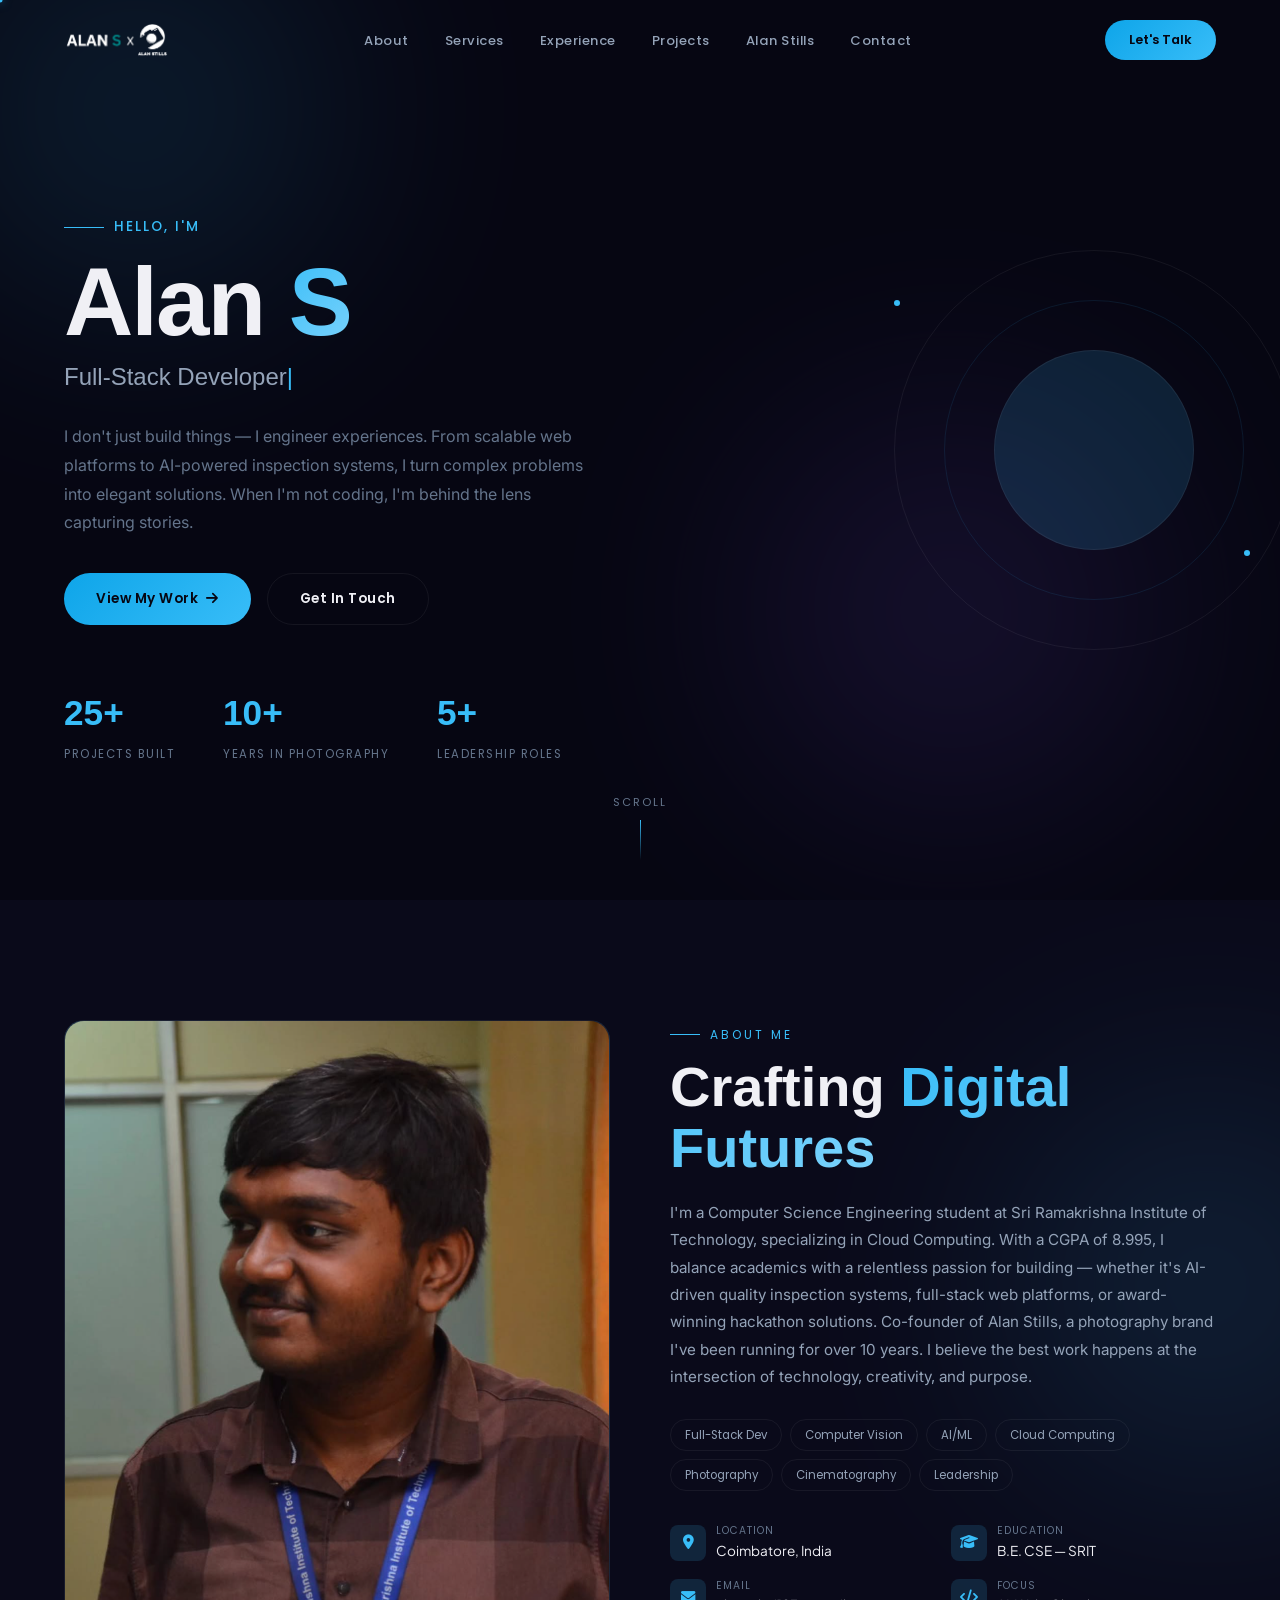
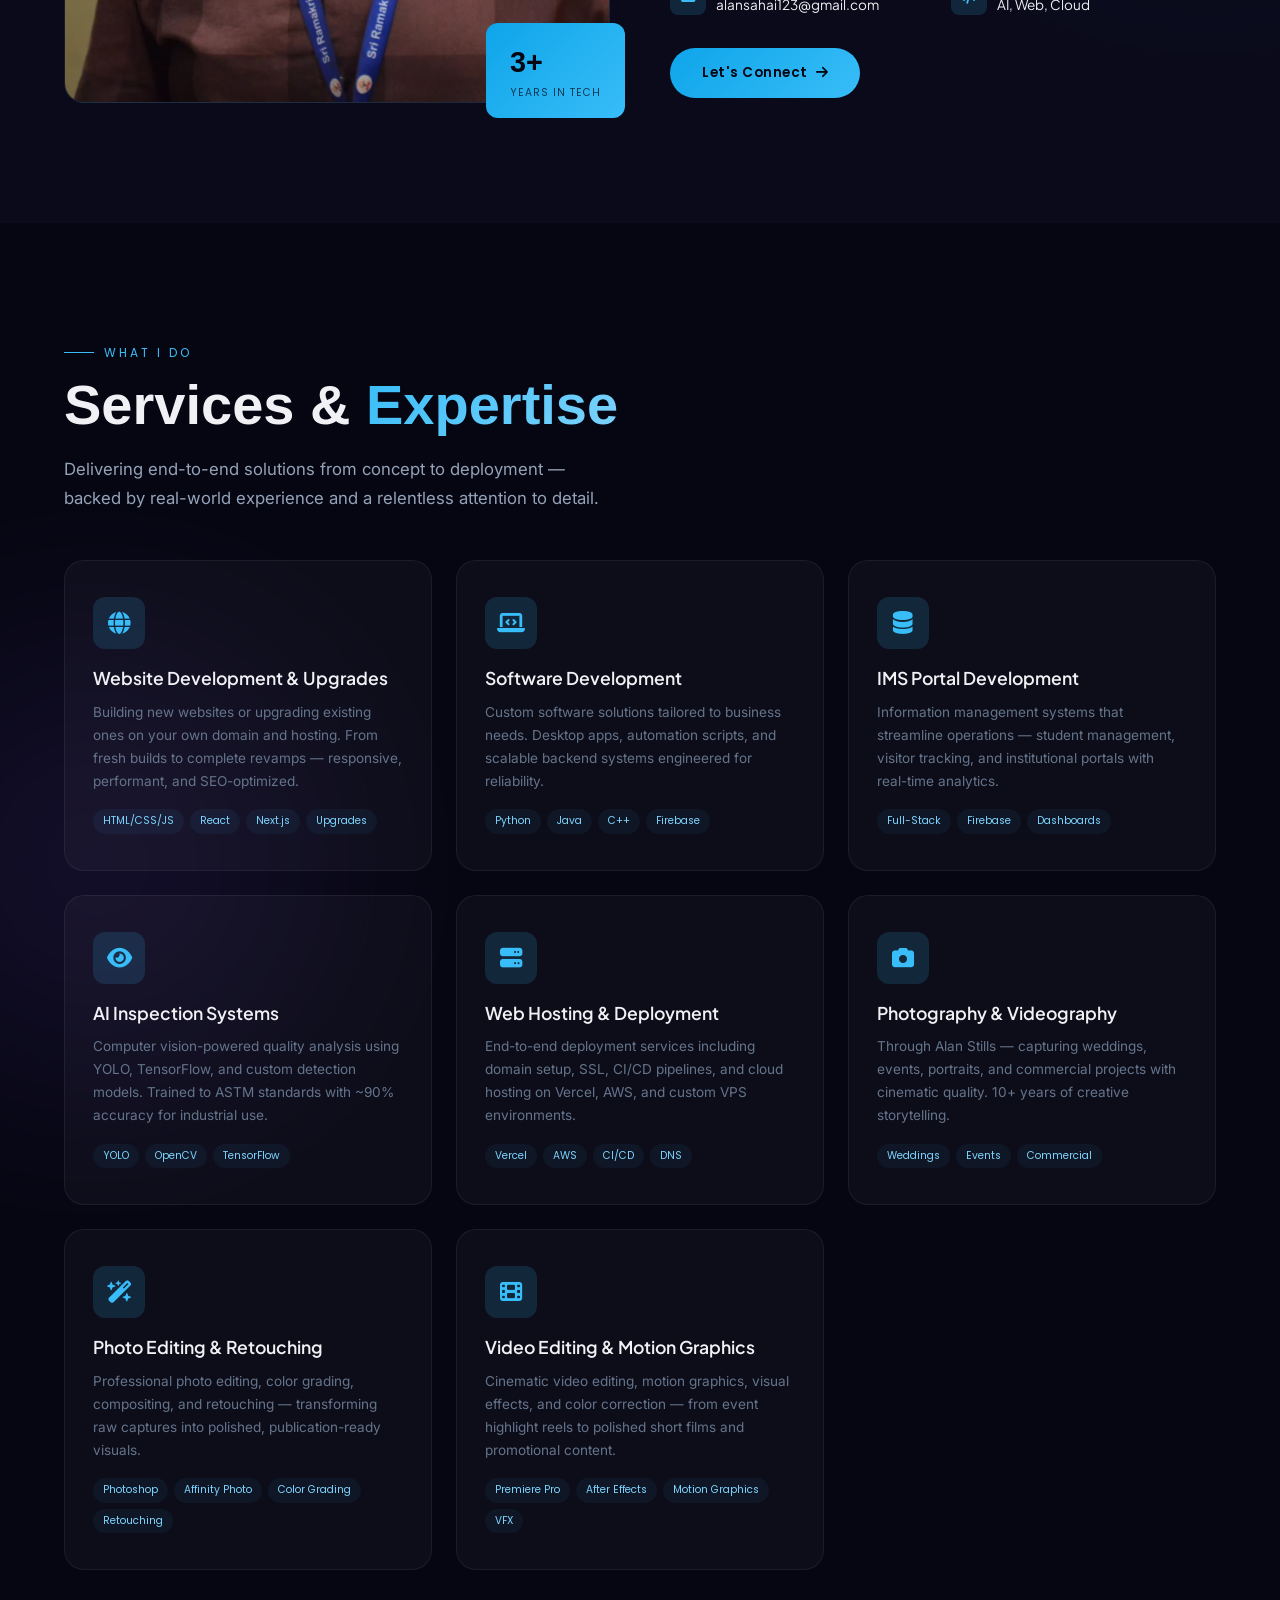
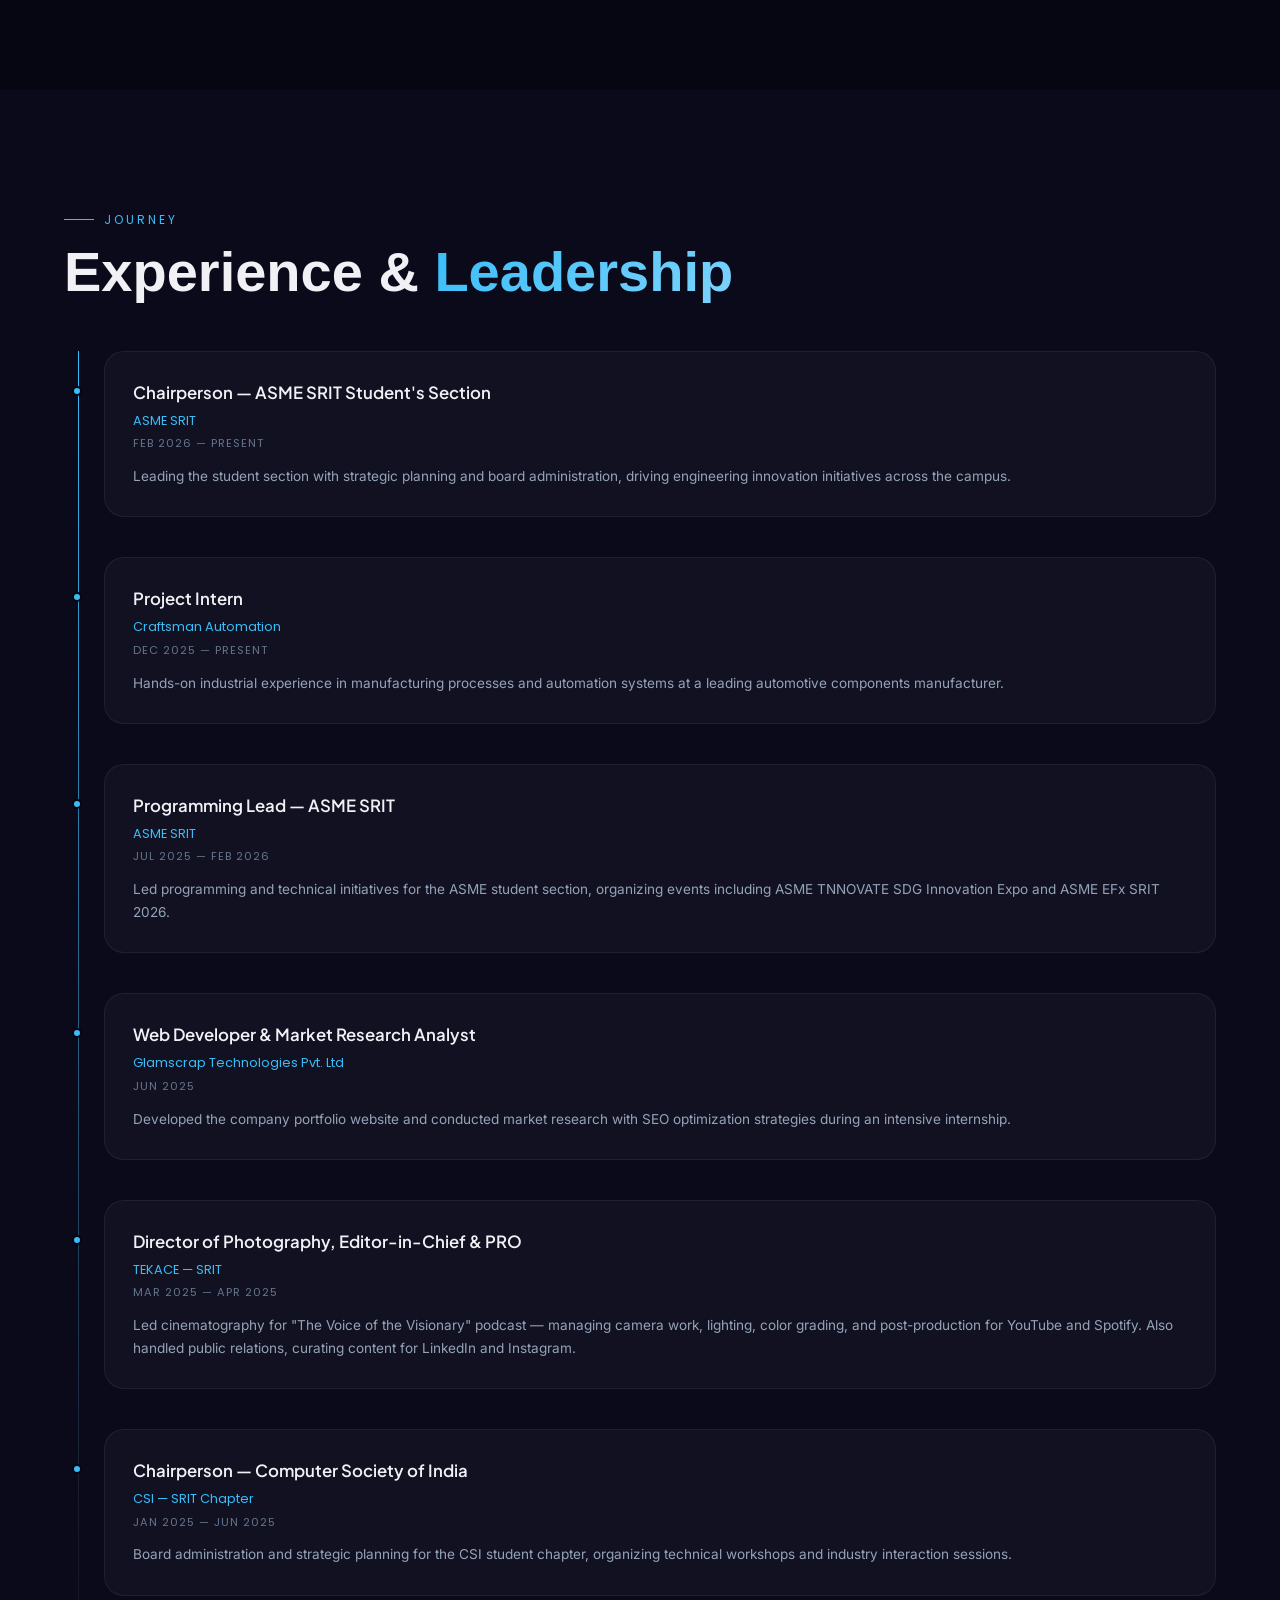
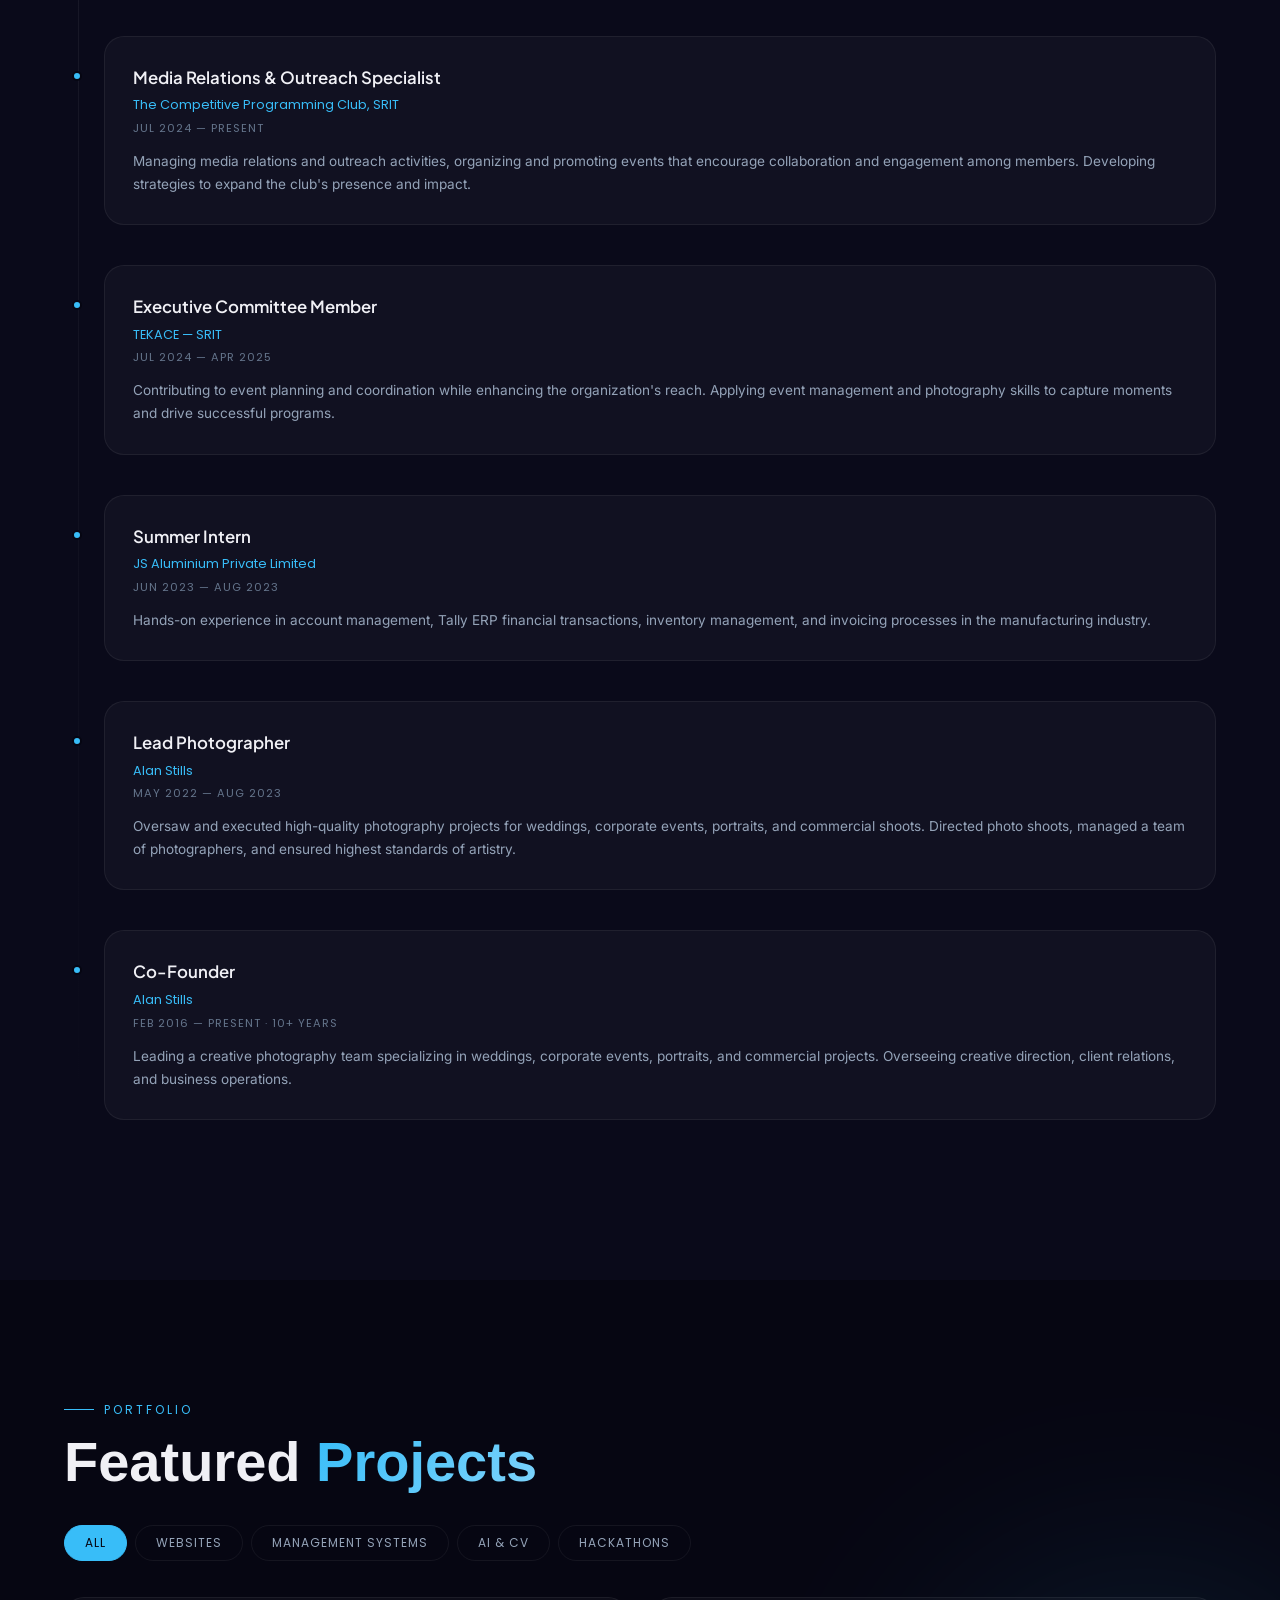
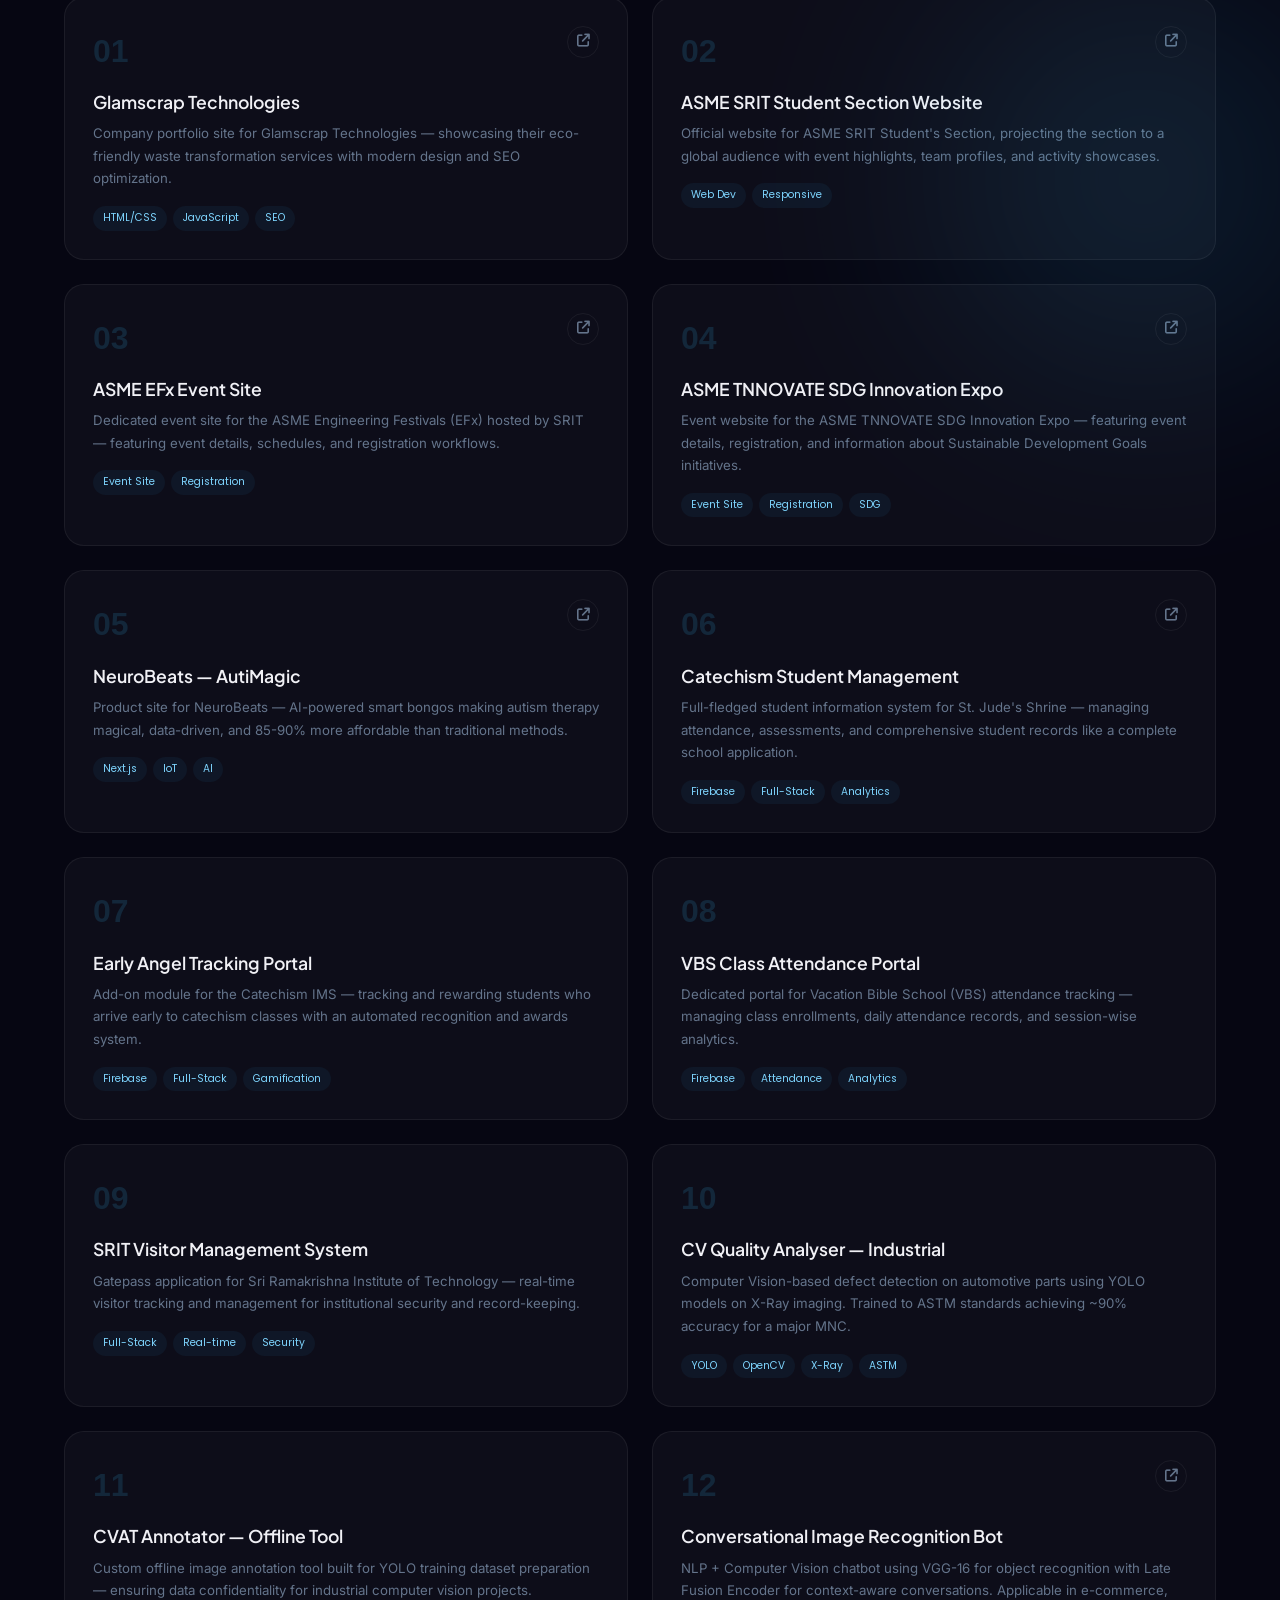
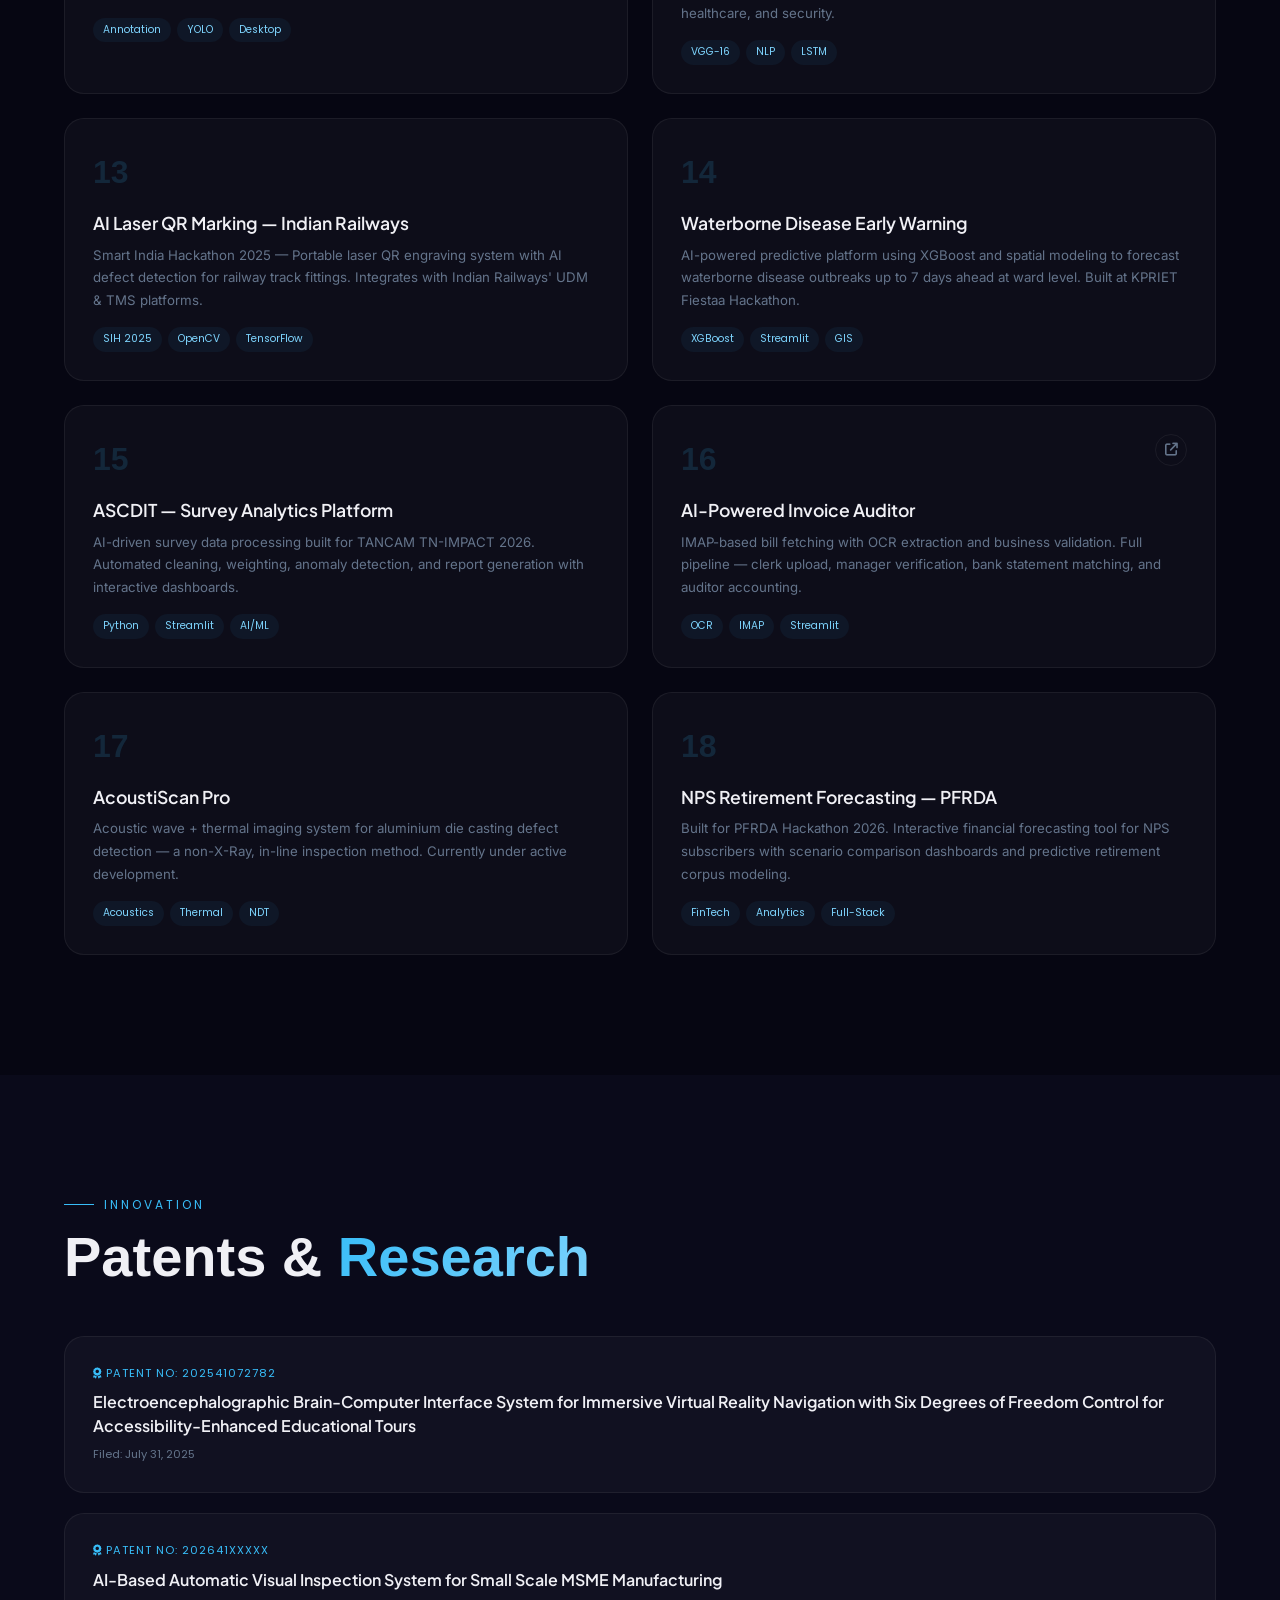
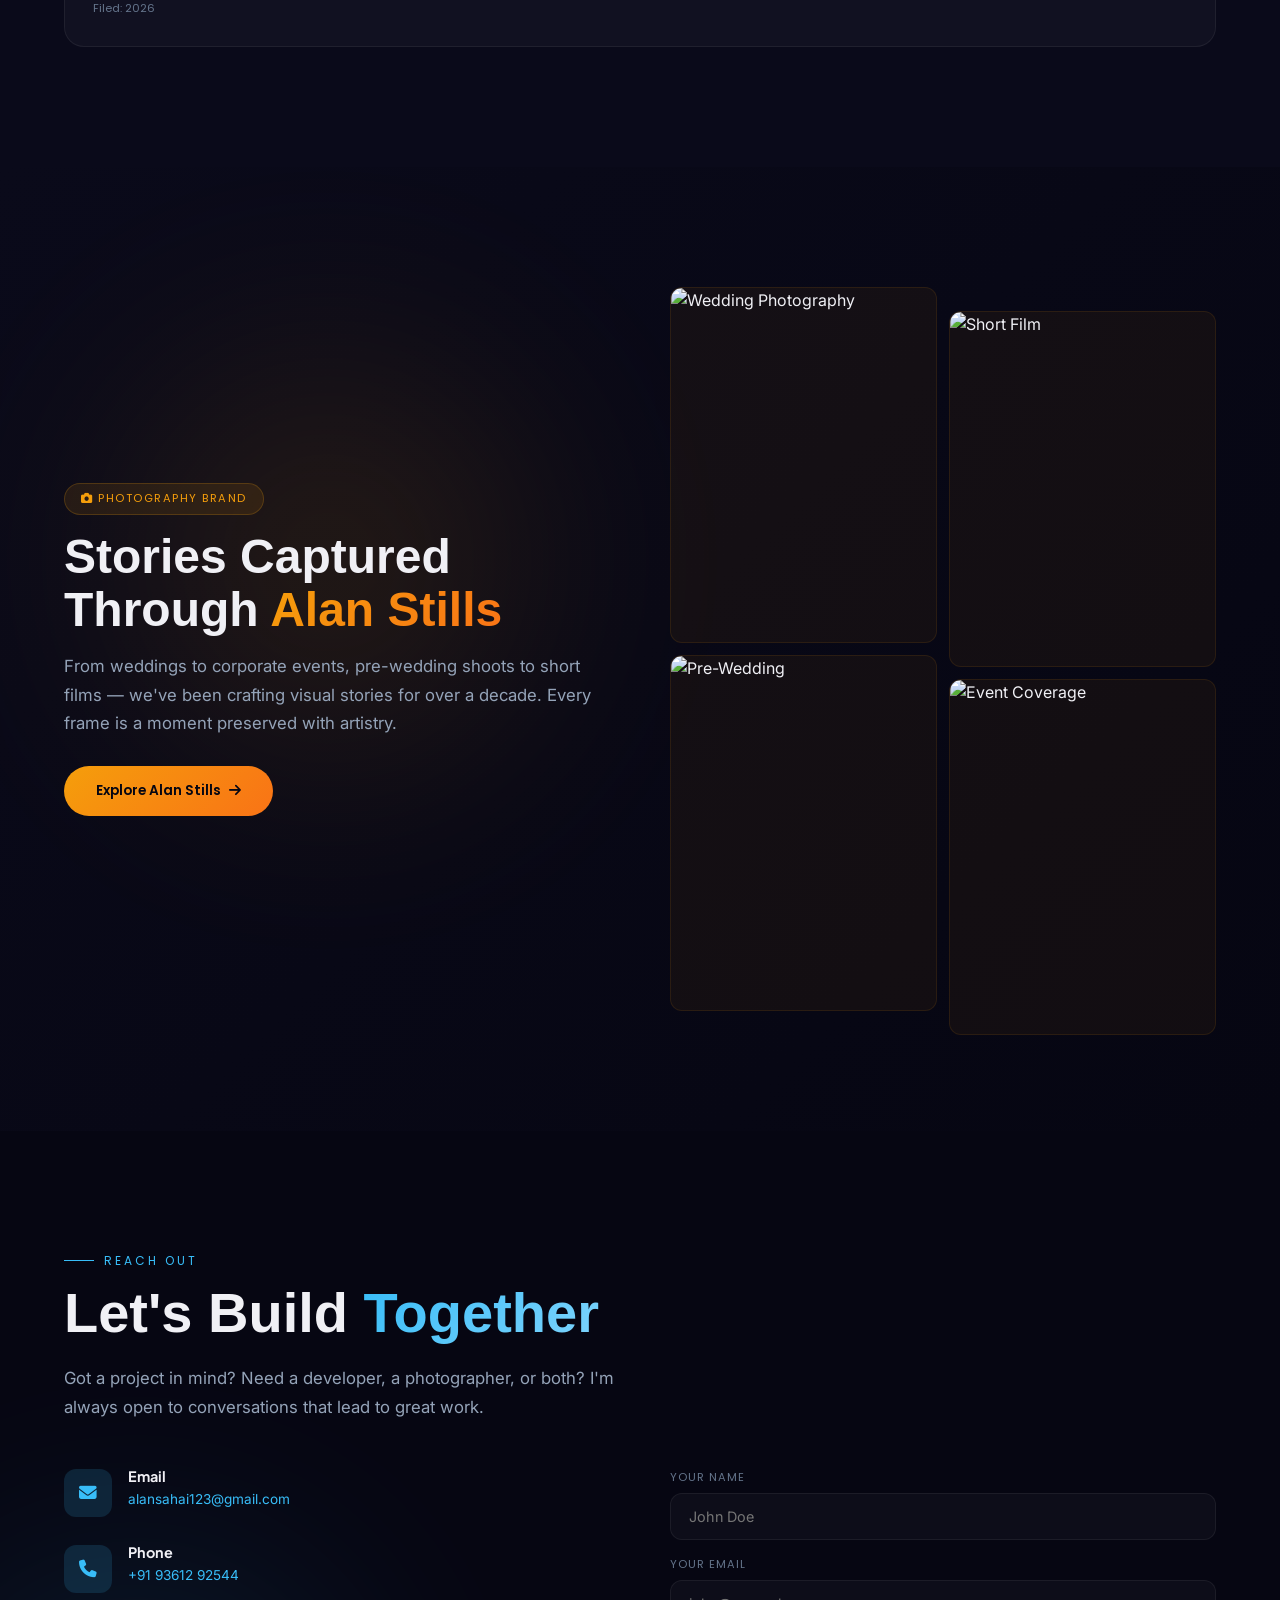
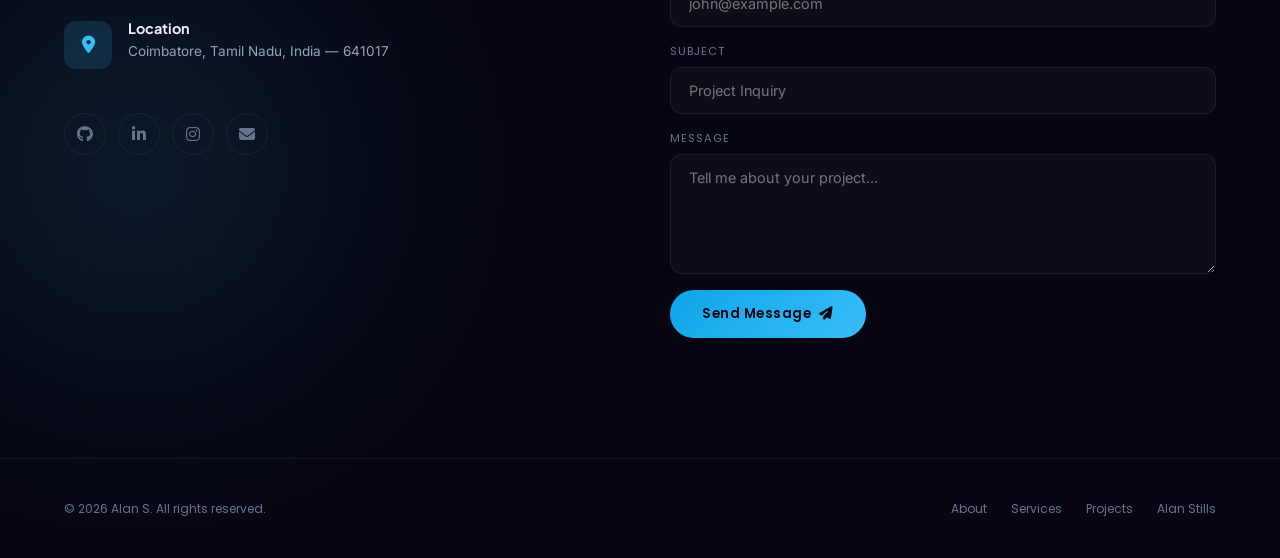
==== index.html @ 4bff55bb "revamp first commit" ====
<!DOCTYPE html>
<html lang="en">

<head>
    <meta charset="UTF-8">
    <meta name="viewport" content="width=device-width, initial-scale=1.0">
    <title>Alan S — Developer, Creator, Innovator</title>
    <meta name="description"
        content="Alan S — Full-Stack Developer, AI Engineer, and Creative Photographer based in Coimbatore, India.">
    <link rel="icon" href="assets/logo.png">
    <link rel="preconnect" href="https://fonts.googleapis.com">
    <link rel="preconnect" href="https://fonts.gstatic.com" crossorigin>
    <link
        href="https://fonts.googleapis.com/css2?family=Inter:wght@300;400;500;600;700&family=Poppins:wght@400;500;600;700&family=Plus+Jakarta+Sans:wght@400;500;600;700&display=swap"
        rel="stylesheet">
    <link href="https://api.fontshare.com/v2/css?f[]=clash-display@400,500,600,700&f[]=satoshi@400,500,700&display=swap"
        rel="stylesheet">
    <link rel="stylesheet" href="https://cdnjs.cloudflare.com/ajax/libs/font-awesome/6.5.1/css/all.min.css">
    <link rel="stylesheet" href="css/variables.css">
    <link rel="stylesheet" href="css/base.css">
    <link rel="stylesheet" href="css/navbar-hero.css">
    <link rel="stylesheet" href="css/sections-1.css">
    <link rel="stylesheet" href="css/sections-2.css">
    <link rel="stylesheet" href="css/responsive.css">
</head>

<body>
    <!-- Preloader -->
    <div class="preloader" id="preloader">
        <img src="assets/logo.png" alt="Alan S" class="preloader-logo">
        <div class="preloader-bar-wrap">
            <div class="preloader-bar" id="preloaderBar"></div>
        </div>
        <div class="preloader-text">Loading</div>
    </div>

    <!-- Cursor -->
    <div class="cursor-dot" id="cursorDot"></div>
    <div class="cursor-ring" id="cursorRing"></div>

    <!-- Navbar -->
    <nav class="navbar" id="navbar">
        <div class="container">
            <a href="#" class="nav-logo"><img src="assets/logo.png" alt="Alan S"></a>
            <div class="nav-links" id="navLinks">
                <a href="#about">About</a>
                <a href="#services">Services</a>
                <a href="#experience">Experience</a>
                <a href="#projects">Projects</a>
                <a href="#stills">Alan Stills</a>
                <a href="#contact">Contact</a>
            </div>
            <a href="#contact" class="nav-cta">Let's Talk</a>
            <div class="nav-hamburger" id="navHamburger"><span></span><span></span><span></span></div>
        </div>
    </nav>

    <!-- Hero -->
    <section class="hero" id="hero">
        <div class="bg-glow bg-glow--blue" style="top:-10%;left:-5%;"></div>
        <div class="bg-glow bg-glow--purple" style="bottom:10%;right:10%;"></div>
        <div class="container">
            <div class="hero-content reveal">
                <div class="hero-greeting"><span class="line"></span>Hello, I'm</div>
                <h1 class="hero-name"><span class="first">Alan </span><span class="last">S</span></h1>
                <div class="hero-roles"><span id="typedText"></span><span class="typed-cursor">|</span></div>
                <p class="hero-desc">I don't just build things — I engineer experiences. From scalable web platforms to
                    AI-powered inspection systems, I turn complex problems into elegant solutions. When I'm not coding,
                    I'm behind the lens capturing stories.</p>
                <div class="hero-btns">
                    <a href="#projects" class="btn-primary">View My Work <i class="fa-solid fa-arrow-right"></i></a>
                    <a href="#contact" class="btn-outline">Get In Touch</a>
                </div>
                <div class="hero-stats">
                    <div class="hero-stat">
                        <div class="hero-stat-num" data-count="25">0</div>
                        <div class="hero-stat-label">Projects Built</div>
                    </div>
                    <div class="hero-stat">
                        <div class="hero-stat-num" data-count="10">0</div>
                        <div class="hero-stat-label">Years in Photography</div>
                    </div>
                    <div class="hero-stat">
                        <div class="hero-stat-num" data-count="5">0</div>
                        <div class="hero-stat-label">Leadership Roles</div>
                    </div>
                </div>
            </div>
        </div>
        <div class="hero-visual">
            <div class="hero-shape hero-shape-1"></div>
            <div class="hero-shape hero-shape-2"></div>
            <div class="hero-shape hero-shape-3"></div>
            <div class="hero-dot"></div>
            <div class="hero-dot"></div>
            <div class="hero-dot"></div>
        </div>
        <div class="hero-scroll"><span>Scroll</span>
            <div class="hero-scroll-line"></div>
        </div>
    </section>

    <!-- About -->
    <section class="about section" id="about">
        <div class="bg-glow bg-glow--blue" style="top:20%;right:-10%;"></div>
        <div class="container">
            <div class="about-grid">
                <div class="about-image reveal-left">
                    <div class="about-image-wrapper">
                        <img src="assets/alan1.png" alt="Alan S" style="width:100%;height:100%;object-fit:cover;">
                    </div>
                    <div class="about-exp-badge">
                        <div class="num">3+</div>
                        <div class="label">Years in Tech</div>
                    </div>
                </div>
                <div class="about-text reveal-right">
                    <span class="section-label">About Me</span>
                    <h2 class="section-title">Crafting <span class="gradient-text">Digital Futures</span></h2>
                    <p class="bio">I'm a Computer Science Engineering student at Sri Ramakrishna Institute of
                        Technology, specializing in Cloud Computing. With a CGPA of 8.995, I balance academics with a
                        relentless passion for building — whether it's AI-driven quality inspection systems, full-stack
                        web platforms, or award-winning hackathon solutions. Co-founder of Alan Stills, a photography
                        brand I've been running for over 10 years. I believe the best work happens at the intersection
                        of technology, creativity, and purpose.</p>
                    <div class="about-tags">
                        <span class="about-tag">Full-Stack Dev</span>
                        <span class="about-tag">Computer Vision</span>
                        <span class="about-tag">AI/ML</span>
                        <span class="about-tag">Cloud Computing</span>
                        <span class="about-tag">Photography</span>
                        <span class="about-tag">Cinematography</span>
                        <span class="about-tag">Leadership</span>
                    </div>
                    <div class="about-info">
                        <div class="about-info-item">
                            <div class="icon"><i class="fa-solid fa-location-dot"></i></div>
                            <div class="details">
                                <div class="label">Location</div>
                                <div class="value">Coimbatore, India</div>
                            </div>
                        </div>
                        <div class="about-info-item">
                            <div class="icon"><i class="fa-solid fa-graduation-cap"></i></div>
                            <div class="details">
                                <div class="label">Education</div>
                                <div class="value">B.E. CSE — SRIT</div>
                            </div>
                        </div>
                        <div class="about-info-item">
                            <div class="icon"><i class="fa-solid fa-envelope"></i></div>
                            <div class="details">
                                <div class="label">Email</div>
                                <div class="value">alansahai123@gmail.com</div>
                            </div>
                        </div>
                        <div class="about-info-item">
                            <div class="icon"><i class="fa-solid fa-code"></i></div>
                            <div class="details">
                                <div class="label">Focus</div>
                                <div class="value">AI, Web, Cloud</div>
                            </div>
                        </div>
                    </div>
                    <a href="#contact" class="btn-primary">Let's Connect <i class="fa-solid fa-arrow-right"></i></a>
                </div>
            </div>
        </div>
    </section>

    <!-- Services -->
    <section class="section" id="services">
        <div class="bg-glow bg-glow--purple" style="top:30%;left:-8%;"></div>
        <div class="container">
            <span class="section-label reveal">What I Do</span>
            <h2 class="section-title reveal">Services & <span class="gradient-text">Expertise</span></h2>
            <p class="section-subtitle reveal">Delivering end-to-end solutions from concept to deployment — backed by
                real-world experience and a relentless attention to detail.</p>
            <div class="services-grid">
                <div class="service-card reveal stagger-1">
                    <div class="service-icon"><i class="fa-solid fa-globe"></i></div>
                    <h3>Website Development & Upgrades</h3>
                    <p>Building new websites or upgrading existing ones on your own domain and hosting. From fresh
                        builds to complete revamps — responsive, performant, and SEO-optimized.</p>
                    <div class="service-tags">
                        <span>HTML/CSS/JS</span><span>React</span><span>Next.js</span><span>Upgrades</span>
                    </div>
                </div>
                <div class="service-card reveal stagger-2">
                    <div class="service-icon"><i class="fa-solid fa-laptop-code"></i></div>
                    <h3>Software Development</h3>
                    <p>Custom software solutions tailored to business needs. Desktop apps, automation scripts, and
                        scalable backend systems engineered for reliability.</p>
                    <div class="service-tags"><span>Python</span><span>Java</span><span>C++</span><span>Firebase</span>
                    </div>
                </div>
                <div class="service-card reveal stagger-3">
                    <div class="service-icon"><i class="fa-solid fa-database"></i></div>
                    <h3>IMS Portal Development</h3>
                    <p>Information management systems that streamline operations — student management, visitor tracking,
                        and institutional portals with real-time analytics.</p>
                    <div class="service-tags"><span>Full-Stack</span><span>Firebase</span><span>Dashboards</span></div>
                </div>
                <div class="service-card reveal stagger-4">
                    <div class="service-icon"><i class="fa-solid fa-eye"></i></div>
                    <h3>AI Inspection Systems</h3>
                    <p>Computer vision-powered quality analysis using YOLO, TensorFlow, and custom detection models.
                        Trained to ASTM standards with ~90% accuracy for industrial use.</p>
                    <div class="service-tags"><span>YOLO</span><span>OpenCV</span><span>TensorFlow</span></div>
                </div>
                <div class="service-card reveal stagger-5">
                    <div class="service-icon"><i class="fa-solid fa-server"></i></div>
                    <h3>Web Hosting & Deployment</h3>
                    <p>End-to-end deployment services including domain setup, SSL, CI/CD pipelines, and cloud hosting on
                        Vercel, AWS, and custom VPS environments.</p>
                    <div class="service-tags"><span>Vercel</span><span>AWS</span><span>CI/CD</span><span>DNS</span>
                    </div>
                </div>
                <div class="service-card reveal stagger-6">
                    <div class="service-icon"><i class="fa-solid fa-camera"></i></div>
                    <h3>Photography & Videography</h3>
                    <p>Through Alan Stills — capturing weddings, events, portraits, and commercial projects with
                        cinematic quality. 10+ years of creative storytelling.</p>
                    <div class="service-tags"><span>Weddings</span><span>Events</span><span>Commercial</span></div>
                </div>
                <div class="service-card reveal stagger-1">
                    <div class="service-icon"><i class="fa-solid fa-wand-magic-sparkles"></i></div>
                    <h3>Photo Editing & Retouching</h3>
                    <p>Professional photo editing, color grading, compositing, and retouching — transforming raw
                        captures into polished, publication-ready visuals.</p>
                    <div class="service-tags"><span>Photoshop</span><span>Affinity Photo</span><span>Color
                            Grading</span><span>Retouching</span></div>
                </div>
                <div class="service-card reveal stagger-2">
                    <div class="service-icon"><i class="fa-solid fa-film"></i></div>
                    <h3>Video Editing & Motion Graphics</h3>
                    <p>Cinematic video editing, motion graphics, visual effects, and color correction — from event
                        highlight reels to polished short films and promotional content.</p>
                    <div class="service-tags"><span>Premiere Pro</span><span>After Effects</span><span>Motion
                            Graphics</span><span>VFX</span></div>
                </div>
            </div>
        </div>
    </section>

    <!-- Experience -->
    <section class="experience section" id="experience">
        <div class="container">
            <span class="section-label reveal">Journey</span>
            <h2 class="section-title reveal">Experience & <span class="gradient-text">Leadership</span></h2>
            <div class="timeline">
                <div class="timeline-item reveal">
                    <div class="role">Chairperson — ASME SRIT Student's Section</div>
                    <div class="org">ASME SRIT</div>
                    <div class="period">Feb 2026 — Present</div>
                    <div class="desc">Leading the student section with strategic planning and board administration,
                        driving engineering innovation initiatives across the campus.</div>
                </div>
                <div class="timeline-item reveal">
                    <div class="role">Project Intern</div>
                    <div class="org">Craftsman Automation</div>
                    <div class="period">Dec 2025 — Present</div>
                    <div class="desc">Hands-on industrial experience in manufacturing processes and automation systems
                        at a leading automotive components manufacturer.</div>
                </div>
                <div class="timeline-item reveal">
                    <div class="role">Programming Lead — ASME SRIT</div>
                    <div class="org">ASME SRIT</div>
                    <div class="period">Jul 2025 — Feb 2026</div>
                    <div class="desc">Led programming and technical initiatives for the ASME student section, organizing
                        events including ASME TNNOVATE SDG Innovation Expo and ASME EFx SRIT 2026.</div>
                </div>
                <div class="timeline-item reveal">
                    <div class="role">Web Developer & Market Research Analyst</div>
                    <div class="org">Glamscrap Technologies Pvt. Ltd</div>
                    <div class="period">Jun 2025</div>
                    <div class="desc">Developed the company portfolio website and conducted market research with SEO
                        optimization strategies during an intensive internship.</div>
                </div>
                <div class="timeline-item reveal">
                    <div class="role">Director of Photography, Editor-in-Chief & PRO</div>
                    <div class="org">TEKACE — SRIT</div>
                    <div class="period">Mar 2025 — Apr 2025</div>
                    <div class="desc">Led cinematography for "The Voice of the Visionary" podcast — managing camera
                        work, lighting, color grading, and post-production for YouTube and Spotify. Also handled public
                        relations, curating content for LinkedIn and Instagram.</div>
                </div>
                <div class="timeline-item reveal">
                    <div class="role">Chairperson — Computer Society of India</div>
                    <div class="org">CSI — SRIT Chapter</div>
                    <div class="period">Jan 2025 — Jun 2025</div>
                    <div class="desc">Board administration and strategic planning for the CSI student chapter,
                        organizing technical workshops and industry interaction sessions.</div>
                </div>
                <div class="timeline-item reveal">
                    <div class="role">Media Relations & Outreach Specialist</div>
                    <div class="org">The Competitive Programming Club, SRIT</div>
                    <div class="period">Jul 2024 — Present</div>
                    <div class="desc">Managing media relations and outreach activities, organizing and promoting events
                        that encourage collaboration and engagement among members. Developing strategies to expand the
                        club's presence and impact.</div>
                </div>
                <div class="timeline-item reveal">
                    <div class="role">Executive Committee Member</div>
                    <div class="org">TEKACE — SRIT</div>
                    <div class="period">Jul 2024 — Apr 2025</div>
                    <div class="desc">Contributing to event planning and coordination while enhancing the organization's
                        reach. Applying event management and photography skills to capture moments and drive successful
                        programs.</div>
                </div>
                <div class="timeline-item reveal">
                    <div class="role">Summer Intern</div>
                    <div class="org">JS Aluminium Private Limited</div>
                    <div class="period">Jun 2023 — Aug 2023</div>
                    <div class="desc">Hands-on experience in account management, Tally ERP financial transactions,
                        inventory management, and invoicing processes in the manufacturing industry.</div>
                </div>
                <div class="timeline-item reveal">
                    <div class="role">Lead Photographer</div>
                    <div class="org">Alan Stills</div>
                    <div class="period">May 2022 — Aug 2023</div>
                    <div class="desc">Oversaw and executed high-quality photography projects for weddings, corporate
                        events, portraits, and commercial shoots. Directed photo shoots, managed a team of
                        photographers, and ensured highest standards of artistry.</div>
                </div>
                <div class="timeline-item reveal">
                    <div class="role">Co-Founder</div>
                    <div class="org">Alan Stills</div>
                    <div class="period">Feb 2016 — Present · 10+ Years</div>
                    <div class="desc">Leading a creative photography team specializing in weddings, corporate events,
                        portraits, and commercial projects. Overseeing creative direction, client relations, and
                        business operations.</div>
                </div>
            </div>
        </div>
    </section>

    <!-- Projects -->
    <section class="section" id="projects">
        <div class="bg-glow bg-glow--blue" style="top:10%;right:-5%;"></div>
        <div class="container">
            <span class="section-label reveal">Portfolio</span>
            <h2 class="section-title reveal">Featured <span class="gradient-text">Projects</span></h2>
            <div class="projects-tabs reveal">
                <button class="active" data-filter="all">All</button>
                <button data-filter="web">Websites</button>
                <button data-filter="ims">Management Systems</button>
                <button data-filter="ai">AI & CV</button>
                <button data-filter="hackathon">Hackathons</button>
            </div>
            <div class="projects-grid" id="projectsGrid">

                <div class="project-card show" data-category="web" data-project="1">
                    <div class="project-card-header"><span class="project-num">01</span>
                        <div class="project-links"><a href="https://glamscrap.in" target="_blank"><i
                                    class="fa-solid fa-arrow-up-right-from-square"></i></a></div>
                    </div>
                    <div class="project-card-body">
                        <h3>Glamscrap Technologies</h3>
                        <p>Company portfolio site for Glamscrap Technologies — showcasing their eco-friendly waste
                            transformation services with modern design and SEO optimization.</p>
                        <div class="project-tech"><span>HTML/CSS</span><span>JavaScript</span><span>SEO</span></div>
                    </div>
                </div>

                <div class="project-card show" data-category="web" data-project="2">
                    <div class="project-card-header"><span class="project-num">02</span>
                        <div class="project-links"><a href="https://asmesrit.org" target="_blank"><i
                                    class="fa-solid fa-arrow-up-right-from-square"></i></a></div>
                    </div>
                    <div class="project-card-body">
                        <h3>ASME SRIT Student Section Website</h3>
                        <p>Official website for ASME SRIT Student's Section, projecting the section to a global audience
                            with event highlights, team profiles, and activity showcases.</p>
                        <div class="project-tech"><span>Web Dev</span><span>Responsive</span></div>
                    </div>
                </div>

                <div class="project-card show" data-category="web" data-project="3">
                    <div class="project-card-header"><span class="project-num">03</span>
                        <div class="project-links"><a href="https://efx.asmesrit.org" target="_blank"><i
                                    class="fa-solid fa-arrow-up-right-from-square"></i></a></div>
                    </div>
                    <div class="project-card-body">
                        <h3>ASME EFx Event Site</h3>
                        <p>Dedicated event site for the ASME Engineering Festivals (EFx) hosted by SRIT — featuring
                            event details, schedules, and registration workflows.</p>
                        <div class="project-tech"><span>Event Site</span><span>Registration</span></div>
                    </div>
                </div>

                <div class="project-card show" data-category="web" data-project="4">
                    <div class="project-card-header"><span class="project-num">04</span>
                        <div class="project-links"><a href="https://tnnovate.asmesrit.org" target="_blank"><i
                                    class="fa-solid fa-arrow-up-right-from-square"></i></a></div>
                    </div>
                    <div class="project-card-body">
                        <h3>ASME TNNOVATE SDG Innovation Expo</h3>
                        <p>Event website for the ASME TNNOVATE SDG Innovation Expo — featuring event details,
                            registration, and information about Sustainable Development Goals initiatives.</p>
                        <div class="project-tech"><span>Event Site</span><span>Registration</span><span>SDG</span></div>
                    </div>
                </div>

                <div class="project-card show" data-category="web" data-project="5">
                    <div class="project-card-header"><span class="project-num">05</span>
                        <div class="project-links"><a href="https://neurobeats-autimagic.vercel.app/" target="_blank"><i
                                    class="fa-solid fa-arrow-up-right-from-square"></i></a></div>
                    </div>
                    <div class="project-card-body">
                        <h3>NeuroBeats — AutiMagic</h3>
                        <p>Product site for NeuroBeats — AI-powered smart bongos making autism therapy magical,
                            data-driven, and 85-90% more affordable than traditional methods.</p>
                        <div class="project-tech"><span>Next.js</span><span>IoT</span><span>AI</span></div>
                    </div>
                </div>

                <div class="project-card show" data-category="ims" data-project="6">
                    <div class="project-card-header"><span class="project-num">06</span>
                        <div class="project-links"><a href="https://csmsjc.vercel.app" target="_blank"><i
                                    class="fa-solid fa-arrow-up-right-from-square"></i></a></div>
                    </div>
                    <div class="project-card-body">
                        <h3>Catechism Student Management</h3>
                        <p>Full-fledged student information system for St. Jude's Shrine — managing attendance,
                            assessments, and comprehensive student records like a complete school application.</p>
                        <div class="project-tech"><span>Firebase</span><span>Full-Stack</span><span>Analytics</span>
                        </div>
                    </div>
                </div>

                <div class="project-card show" data-category="ims" data-project="7">
                    <div class="project-card-header"><span class="project-num">07</span></div>
                    <div class="project-card-body">
                        <h3>Early Angel Tracking Portal</h3>
                        <p>Add-on module for the Catechism IMS — tracking and rewarding students who arrive early to
                            catechism classes with an automated recognition and awards system.</p>
                        <div class="project-tech"><span>Firebase</span><span>Full-Stack</span><span>Gamification</span>
                        </div>
                    </div>
                </div>

                <div class="project-card show" data-category="ims" data-project="8">
                    <div class="project-card-header"><span class="project-num">08</span></div>
                    <div class="project-card-body">
                        <h3>VBS Class Attendance Portal</h3>
                        <p>Dedicated portal for Vacation Bible School (VBS) attendance tracking — managing class
                            enrollments, daily attendance records, and session-wise analytics.</p>
                        <div class="project-tech"><span>Firebase</span><span>Attendance</span><span>Analytics</span>
                        </div>
                    </div>
                </div>

                <div class="project-card show" data-category="ims" data-project="9">
                    <div class="project-card-header"><span class="project-num">09</span></div>
                    <div class="project-card-body">
                        <h3>SRIT Visitor Management System</h3>
                        <p>Gatepass application for Sri Ramakrishna Institute of Technology — real-time visitor tracking
                            and management for institutional security and record-keeping.</p>
                        <div class="project-tech"><span>Full-Stack</span><span>Real-time</span><span>Security</span>
                        </div>
                    </div>
                </div>

                <div class="project-card show" data-category="ai" data-project="10">
                    <div class="project-card-header"><span class="project-num">10</span></div>
                    <div class="project-card-body">
                        <h3>CV Quality Analyser — Industrial</h3>
                        <p>Computer Vision-based defect detection on automotive parts using YOLO models on X-Ray
                            imaging. Trained to ASTM standards achieving ~90% accuracy for a major MNC.</p>
                        <div class="project-tech">
                            <span>YOLO</span><span>OpenCV</span><span>X-Ray</span><span>ASTM</span>
                        </div>
                    </div>
                </div>

                <div class="project-card show" data-category="ai" data-project="11">
                    <div class="project-card-header"><span class="project-num">11</span></div>
                    <div class="project-card-body">
                        <h3>CVAT Annotator — Offline Tool</h3>
                        <p>Custom offline image annotation tool built for YOLO training dataset preparation — ensuring
                            data confidentiality for industrial computer vision projects.</p>
                        <div class="project-tech"><span>Annotation</span><span>YOLO</span><span>Desktop</span></div>
                    </div>
                </div>

                <div class="project-card show" data-category="ai" data-project="12">
                    <div class="project-card-header"><span class="project-num">12</span>
                        <div class="project-links"><a href="https://www.youtube.com/watch?v=LJVBYjCMYLc"
                                target="_blank"><i class="fa-solid fa-arrow-up-right-from-square"></i></a></div>
                    </div>
                    <div class="project-card-body">
                        <h3>Conversational Image Recognition Bot</h3>
                        <p>NLP + Computer Vision chatbot using VGG-16 for object recognition with Late Fusion Encoder
                            for context-aware conversations. Applicable in e-commerce, healthcare, and security.</p>
                        <div class="project-tech"><span>VGG-16</span><span>NLP</span><span>LSTM</span></div>
                    </div>
                </div>

                <div class="project-card show" data-category="hackathon" data-project="13">
                    <div class="project-card-header"><span class="project-num">13</span></div>
                    <div class="project-card-body">
                        <h3>AI Laser QR Marking — Indian Railways</h3>
                        <p>Smart India Hackathon 2025 — Portable laser QR engraving system with AI defect detection for
                            railway track fittings. Integrates with Indian Railways' UDM & TMS platforms.</p>
                        <div class="project-tech"><span>SIH 2025</span><span>OpenCV</span><span>TensorFlow</span></div>
                    </div>
                </div>

                <div class="project-card show" data-category="hackathon" data-project="14">
                    <div class="project-card-header"><span class="project-num">14</span></div>
                    <div class="project-card-body">
                        <h3>Waterborne Disease Early Warning</h3>
                        <p>AI-powered predictive platform using XGBoost and spatial modeling to forecast waterborne
                            disease outbreaks up to 7 days ahead at ward level. Built at KPRIET Fiestaa Hackathon.</p>
                        <div class="project-tech"><span>XGBoost</span><span>Streamlit</span><span>GIS</span></div>
                    </div>
                </div>

                <div class="project-card show" data-category="hackathon" data-project="15">
                    <div class="project-card-header"><span class="project-num">15</span></div>
                    <div class="project-card-body">
                        <h3>ASCDIT — Survey Analytics Platform</h3>
                        <p>AI-driven survey data processing built for TANCAM TN-IMPACT 2026. Automated cleaning,
                            weighting, anomaly detection, and report generation with interactive dashboards.</p>
                        <div class="project-tech"><span>Python</span><span>Streamlit</span><span>AI/ML</span></div>
                    </div>
                </div>

                <div class="project-card show" data-category="hackathon" data-project="16">
                    <div class="project-card-header"><span class="project-num">16</span>
                        <div class="project-links"><a href="https://avartech-pocv1.streamlit.app/" target="_blank"><i
                                    class="fa-solid fa-arrow-up-right-from-square"></i></a></div>
                    </div>
                    <div class="project-card-body">
                        <h3>AI-Powered Invoice Auditor</h3>
                        <p>IMAP-based bill fetching with OCR extraction and business validation. Full pipeline — clerk
                            upload, manager verification, bank statement matching, and auditor accounting.</p>
                        <div class="project-tech"><span>OCR</span><span>IMAP</span><span>Streamlit</span></div>
                    </div>
                </div>

                <div class="project-card show" data-category="ai" data-project="17">
                    <div class="project-card-header"><span class="project-num">17</span></div>
                    <div class="project-card-body">
                        <h3>AcoustiScan Pro</h3>
                        <p>Acoustic wave + thermal imaging system for aluminium die casting defect detection — a
                            non-X-Ray, in-line inspection method. Currently under active development.</p>
                        <div class="project-tech"><span>Acoustics</span><span>Thermal</span><span>NDT</span></div>
                    </div>
                </div>

                <div class="project-card show" data-category="hackathon" data-project="18">
                    <div class="project-card-header"><span class="project-num">18</span></div>
                    <div class="project-card-body">
                        <h3>NPS Retirement Forecasting — PFRDA</h3>
                        <p>Built for PFRDA Hackathon 2026. Interactive financial forecasting tool for NPS subscribers
                            with scenario comparison dashboards and predictive retirement corpus modeling.</p>
                        <div class="project-tech"><span>FinTech</span><span>Analytics</span><span>Full-Stack</span>
                        </div>
                    </div>
                </div>

            </div>
        </div>
    </section>

    <!-- Patents -->
    <section class="patents section" id="patents">
        <div class="container">
            <span class="section-label reveal">Innovation</span>
            <h2 class="section-title reveal">Patents & <span class="gradient-text">Research</span></h2>
            <div class="patents-list">
                <div class="patent-card reveal" data-patent="1" style="cursor:pointer;">
                    <div class="patent-id"><i class="fa-solid fa-award"></i> Patent No: 202541072782</div>
                    <h3>Electroencephalographic Brain-Computer Interface System for Immersive Virtual Reality Navigation
                        with Six Degrees of Freedom Control for Accessibility-Enhanced Educational Tours</h3>
                    <div class="patent-date">Filed: July 31, 2025</div>
                </div>
                <div class="patent-card reveal" data-patent="2" style="cursor:pointer;">
                    <div class="patent-id"><i class="fa-solid fa-award"></i> Patent No: 202641XXXXX</div>
                    <h3>AI-Based Automatic Visual Inspection System for Small Scale MSME Manufacturing</h3>
                    <div class="patent-date">Filed: 2026</div>
                </div>
            </div>
        </div>
    </section>

    <!-- Alan Stills Teaser -->
    <section class="stills-teaser section" id="stills">
        <div class="bg-glow bg-glow--warm" style="top:20%;left:10%;"></div>
        <div class="container">
            <div class="stills-teaser-inner">
                <div class="stills-teaser-text reveal-left">
                    <span class="stills-badge"><i class="fa-solid fa-camera"></i> Photography Brand</span>
                    <h2>Stories Captured Through <span class="warm">Alan Stills</span></h2>
                    <p class="section-subtitle">From weddings to corporate events, pre-wedding shoots to short films —
                        we've been crafting visual stories for over a decade. Every frame is a moment preserved with
                        artistry.</p>
                    <a href="alanstills.html" class="btn-warm">Explore Alan Stills <i
                            class="fa-solid fa-arrow-right"></i></a>
                </div>
                <div class="stills-teaser-visual reveal-right">
                    <div class="stills-thumb"><img src="assets/stills-1.jpg" alt="Wedding Photography"
                            style="width:100%;height:100%;object-fit:cover;"></div>
                    <div class="stills-thumb"><img src="assets/stills-2.jpg" alt="Short Film"
                            style="width:100%;height:100%;object-fit:cover;"></div>
                    <div class="stills-thumb"><img src="assets/stills-3.jpg" alt="Pre-Wedding"
                            style="width:100%;height:100%;object-fit:cover;"></div>
                    <div class="stills-thumb"><img src="assets/stills-4.jpg" alt="Event Coverage"
                            style="width:100%;height:100%;object-fit:cover;"></div>
                </div>
            </div>
        </div>
    </section>

    <!-- Contact -->
    <section class="section" id="contact">
        <div class="bg-glow bg-glow--blue" style="bottom:10%;left:-5%;"></div>
        <div class="container">
            <span class="section-label reveal">Reach Out</span>
            <h2 class="section-title reveal">Let's Build <span class="gradient-text">Together</span></h2>
            <p class="section-subtitle reveal">Got a project in mind? Need a developer, a photographer, or both? I'm
                always open to conversations that lead to great work.</p>
            <div class="contact-grid">
                <div class="contact-info reveal-left">
                    <div class="contact-item">
                        <div class="icon"><i class="fa-solid fa-envelope"></i></div>
                        <div class="info">
                            <h4>Email</h4>
                            <p><a href="mailto:alansahai123@gmail.com">alansahai123@gmail.com</a></p>
                        </div>
                    </div>
                    <div class="contact-item">
                        <div class="icon"><i class="fa-solid fa-phone"></i></div>
                        <div class="info">
                            <h4>Phone</h4>
                            <p><a href="tel:+919361292544">+91 93612 92544</a></p>
                        </div>
                    </div>
                    <div class="contact-item">
                        <div class="icon"><i class="fa-solid fa-location-dot"></i></div>
                        <div class="info">
                            <h4>Location</h4>
                            <p>Coimbatore, Tamil Nadu, India — 641017</p>
                        </div>
                    </div>
                    <div class="contact-socials">
                        <a href="https://github.com/alansahai" target="_blank"><i class="fa-brands fa-github"></i></a>
                        <a href="https://linkedin.com/in/alansahai" target="_blank"><i
                                class="fa-brands fa-linkedin-in"></i></a>
                        <a href="https://instagram.com/alanstills" target="_blank"><i
                                class="fa-brands fa-instagram"></i></a>
                        <a href="mailto:alansahai123@gmail.com"><i class="fa-solid fa-envelope"></i></a>
                    </div>
                </div>
                <form class="contact-form reveal-right" id="contactForm">
                    <div class="form-group"><label for="name">Your Name</label><input type="text" id="name"
                            placeholder="John Doe" required></div>
                    <div class="form-group"><label for="email">Your Email</label><input type="email" id="email"
                            placeholder="john@example.com" required></div>
                    <div class="form-group"><label for="subject">Subject</label><input type="text" id="subject"
                            placeholder="Project Inquiry"></div>
                    <div class="form-group"><label for="message">Message</label><textarea id="message"
                            placeholder="Tell me about your project..." required></textarea></div>
                    <button type="submit" class="btn-primary">Send Message <i
                            class="fa-solid fa-paper-plane"></i></button>
                </form>
            </div>
        </div>
    </section>

    <!-- Project Modal -->
    <div class="project-modal-overlay" id="projectModal">
        <div class="project-modal">
            <div class="project-modal-close"><button id="modalClose"><i class="fa-solid fa-xmark"></i></button></div>
            <div class="project-modal-image"><img id="modalImage" src="" alt="Project"></div>
            <div class="project-modal-content">
                <div class="project-modal-num" id="modalNum"></div>
                <h2 id="modalTitle"></h2>
                <p class="modal-desc" id="modalDesc"></p>
                <div class="project-modal-tech" id="modalTech"></div>
                <a class="project-modal-link" id="modalLink" href="#" target="_blank" style="display:none;"><i
                        class="fa-solid fa-arrow-up-right-from-square"></i> <span>Visit Project</span></a>
            </div>
        </div>
    </div>

    <!-- Patent Modal -->
    <div class="project-modal-overlay" id="patentModal">
        <div class="project-modal">
            <div class="project-modal-close"><button id="patentModalClose"><i class="fa-solid fa-xmark"></i></button></div>
            <div class="project-modal-image"><img id="patentModalImage" src="" alt="Patent"></div>
            <div class="project-modal-content" style="padding-top:8px;">
                <div class="project-modal-num" id="patentModalNum"></div>
                <h2 id="patentModalTitle"></h2>
                <div class="project-modal-tech" id="patentModalTech"></div>
                <p class="modal-desc" id="patentModalDesc"></p>
                <div style="margin-top:16px;padding:16px;border-radius:var(--radius-md);background:var(--bg-glass);border:1px solid var(--border-glass);">
                    <div style="font-family:var(--font-tag);font-size:0.65rem;color:var(--accent-1);text-transform:uppercase;letter-spacing:1.5px;margin-bottom:10px;">Applicants</div>
                    <p class="modal-desc" id="patentModalApplicants" style="margin-bottom:0;font-size:0.8rem;line-height:1.8;"></p>
                </div>
            </div>
        </div>
    </div>

    <!-- Footer -->
    <footer class="footer">
        <div class="container">
            <p>&copy; 2026 Alan S. All rights reserved.</p>
            <div class="footer-links">
                <a href="#about">About</a>
                <a href="#services">Services</a>
                <a href="#projects">Projects</a>
                <a href="alanstills.html">Alan Stills</a>
            </div>
        </div>
    </footer>

    <script src="js/main.js"></script>
</body>

</html>
---- css/variables.css ----
/* ===== DESIGN TOKENS ===== */
:root {
  --bg-primary: #060612;
  --bg-secondary: #0a0a1a;
  --bg-card: rgba(15, 15, 35, 0.6);
  --bg-glass: rgba(255, 255, 255, 0.03);
  --border-glass: rgba(255, 255, 255, 0.06);
  --accent-1: #38bdf8;
  --accent-2: #0ea5e9;
  --accent-3: #7dd3fc;
  --accent-glow: rgba(56, 189, 248, 0.15);
  --accent-warm: #f59e0b;
  --accent-warm-2: #f97316;
  --text-primary: #f0f0f5;
  --text-secondary: #94a3b8;
  --text-muted: #64748b;
  --font-display: 'Clash Display', sans-serif;
  --font-heading: 'Satoshi', sans-serif;
  --font-subheading: 'Plus Jakarta Sans', sans-serif;
  --font-body: 'Inter', sans-serif;
  --font-tag: 'Poppins', sans-serif;
  --font-accent: 'Aktiv Grotesk', sans-serif;
  --ease-out-expo: cubic-bezier(0.16, 1, 0.3, 1);
  --ease-spring: cubic-bezier(0.34, 1.56, 0.64, 1);
  --transition-fast: 0.2s var(--ease-out-expo);
  --transition-mid: 0.4s var(--ease-out-expo);
  --transition-slow: 0.7s var(--ease-out-expo);
  --radius-sm: 8px;
  --radius-md: 12px;
  --radius-lg: 20px;
  --radius-xl: 28px;
  --shadow-glow: 0 0 30px rgba(56, 189, 248, 0.1);
  --shadow-card: 0 8px 32px rgba(0, 0, 0, 0.3);
}
---- css/base.css ----
/* ===== RESET & BASE ===== */
*,
*::before,
*::after {
    margin: 0;
    padding: 0;
    box-sizing: border-box;
}

html {
    scroll-behavior: smooth;
    font-size: 16px;
    -webkit-font-smoothing: antialiased;
    -moz-osx-font-smoothing: grayscale;
}

body {
    font-family: var(--font-body);
    background: var(--bg-primary);
    color: var(--text-primary);
    line-height: 1.6;
    overflow-x: hidden;
}

a {
    text-decoration: none;
    color: inherit;
    transition: color var(--transition-fast);
}

a:hover {
    color: var(--accent-1);
}

ul,
ol {
    list-style: none;
}

img {
    max-width: 100%;
    display: block;
}

button {
    cursor: pointer;
    border: none;
    background: none;
    font-family: inherit;
    color: inherit;
}

h1,
h2,
h3,
h4,
h5,
h6 {
    line-height: 1.1;
    font-weight: 700;
}

h1 {
    font-family: var(--font-display);
}

h2 {
    font-family: var(--font-heading);
}

h3,
h4 {
    font-family: var(--font-subheading);
}

p {
    font-family: var(--font-body);
    color: var(--text-secondary);
}

::selection {
    background: var(--accent-1);
    color: var(--bg-primary);
}

::-webkit-scrollbar {
    width: 6px;
}

::-webkit-scrollbar-track {
    background: var(--bg-primary);
}

::-webkit-scrollbar-thumb {
    background: var(--accent-2);
    border-radius: 3px;
}

/* ===== UTILITY ===== */
.container {
    width: 90%;
    max-width: 1280px;
    margin: 0 auto;
}

.section {
    padding: 120px 0;
    position: relative;
}

.section-label {
    font-family: var(--font-tag);
    font-size: 0.75rem;
    text-transform: uppercase;
    letter-spacing: 3px;
    color: var(--accent-1);
    margin-bottom: 12px;
    display: flex;
    align-items: center;
    gap: 10px;
}

.section-label::before {
    content: '';
    width: 30px;
    height: 1px;
    background: var(--accent-1);
}

.section-title {
    font-family: var(--font-display);
    font-size: clamp(2rem, 5vw, 3.5rem);
    color: var(--text-primary);
    margin-bottom: 20px;
}

.section-subtitle {
    font-family: var(--font-body);
    font-size: 1.05rem;
    color: var(--text-secondary);
    max-width: 560px;
    line-height: 1.7;
}

.glass {
    background: var(--bg-glass);
    border: 1px solid var(--border-glass);
    backdrop-filter: blur(12px);
    -webkit-backdrop-filter: blur(12px);
    border-radius: var(--radius-lg);
}

.gradient-text {
    background: linear-gradient(135deg, var(--accent-1), var(--accent-3));
    -webkit-background-clip: text;
    -webkit-text-fill-color: transparent;
    background-clip: text;
}

.btn-primary {
    font-family: var(--font-tag);
    font-size: 0.85rem;
    font-weight: 600;
    padding: 14px 32px;
    background: linear-gradient(135deg, var(--accent-2), var(--accent-1));
    color: var(--bg-primary);
    border-radius: var(--radius-xl);
    letter-spacing: 0.5px;
    transition: transform var(--transition-fast), box-shadow var(--transition-fast);
    display: inline-flex;
    align-items: center;
    gap: 8px;
}

.btn-primary:hover {
    transform: translateY(-2px);
    box-shadow: var(--shadow-glow);
    color: var(--bg-primary);
}

.btn-outline {
    font-family: var(--font-tag);
    font-size: 0.85rem;
    font-weight: 600;
    padding: 14px 32px;
    border: 1px solid var(--border-glass);
    color: var(--text-primary);
    border-radius: var(--radius-xl);
    letter-spacing: 0.5px;
    transition: all var(--transition-fast);
    display: inline-flex;
    align-items: center;
    gap: 8px;
}

.btn-outline:hover {
    border-color: var(--accent-1);
    color: var(--accent-1);
    transform: translateY(-2px);
}

/* ===== REVEAL ANIMATIONS ===== */
.reveal {
    opacity: 0;
    transform: translateY(40px);
    transition: opacity 0.8s var(--ease-out-expo), transform 0.8s var(--ease-out-expo);
}

.reveal.active {
    opacity: 1;
    transform: translateY(0);
}

.reveal-left {
    opacity: 0;
    transform: translateX(-40px);
    transition: opacity 0.8s var(--ease-out-expo), transform 0.8s var(--ease-out-expo);
}

.reveal-left.active {
    opacity: 1;
    transform: translateX(0);
}

.reveal-right {
    opacity: 0;
    transform: translateX(40px);
    transition: opacity 0.8s var(--ease-out-expo), transform 0.8s var(--ease-out-expo);
}

.reveal-right.active {
    opacity: 1;
    transform: translateX(0);
}

.reveal-scale {
    opacity: 0;
    transform: scale(0.9);
    transition: opacity 0.8s var(--ease-out-expo), transform 0.8s var(--ease-out-expo);
}

.reveal-scale.active {
    opacity: 1;
    transform: scale(1);
}

.stagger-1 {
    transition-delay: 0.1s;
}

.stagger-2 {
    transition-delay: 0.2s;
}

.stagger-3 {
    transition-delay: 0.3s;
}

.stagger-4 {
    transition-delay: 0.4s;
}

.stagger-5 {
    transition-delay: 0.5s;
}

.stagger-6 {
    transition-delay: 0.6s;
}

/* ===== AMBIENT BG ===== */
.bg-glow {
    position: absolute;
    width: 400px;
    height: 400px;
    border-radius: 50%;
    filter: blur(120px);
    opacity: 0.12;
    pointer-events: none;
    z-index: 0;
}

.bg-glow--blue {
    background: var(--accent-1);
}

.bg-glow--purple {
    background: #8b5cf6;
}

.bg-glow--warm {
    background: var(--accent-warm);
}
---- css/navbar-hero.css ----
/* ===== NAVBAR ===== */
.navbar {
    position: fixed;
    top: 0;
    left: 0;
    width: 100%;
    z-index: 1000;
    padding: 20px 0;
    transition: all var(--transition-mid);
}

.navbar.scrolled {
    padding: 12px 0;
    background: rgba(6, 6, 18, 0.85);
    backdrop-filter: blur(20px);
    border-bottom: 1px solid var(--border-glass);
}

.navbar .container {
    display: flex;
    align-items: center;
    justify-content: space-between;
}

.nav-logo img {
    height: 36px;
    transition: transform var(--transition-fast);
}

.nav-logo:hover img {
    transform: scale(1.05);
}

.nav-links {
    display: flex;
    align-items: center;
    gap: 36px;
}

.nav-links a {
    font-family: var(--font-tag);
    font-size: 0.82rem;
    font-weight: 500;
    letter-spacing: 0.5px;
    color: var(--text-secondary);
    transition: color var(--transition-fast);
    position: relative;
}

.nav-links a::after {
    content: '';
    position: absolute;
    bottom: -4px;
    left: 0;
    width: 0;
    height: 2px;
    background: var(--accent-1);
    border-radius: 1px;
    transition: width var(--transition-mid);
}

.nav-links a:hover,
.nav-links a.active {
    color: var(--text-primary);
}

.nav-links a:hover::after,
.nav-links a.active::after {
    width: 100%;
}

.nav-cta {
    font-family: var(--font-tag);
    font-size: 0.8rem;
    font-weight: 600;
    padding: 10px 24px;
    background: linear-gradient(135deg, var(--accent-2), var(--accent-1));
    color: var(--bg-primary);
    border-radius: var(--radius-xl);
    transition: transform var(--transition-fast), box-shadow var(--transition-fast);
}

.nav-cta:hover {
    transform: translateY(-2px);
    box-shadow: var(--shadow-glow);
    color: var(--bg-primary);
}

.nav-hamburger {
    display: none;
    flex-direction: column;
    gap: 5px;
    cursor: pointer;
    z-index: 1001;
}

.nav-hamburger span {
    width: 24px;
    height: 2px;
    background: var(--text-primary);
    border-radius: 2px;
    transition: all var(--transition-fast);
}

.nav-hamburger.active span:nth-child(1) {
    transform: rotate(45deg) translate(5px, 5px);
}

.nav-hamburger.active span:nth-child(2) {
    opacity: 0;
}

.nav-hamburger.active span:nth-child(3) {
    transform: rotate(-45deg) translate(5px, -5px);
}

/* ===== HERO ===== */
.hero {
    min-height: 100vh;
    display: flex;
    align-items: center;
    position: relative;
    overflow: hidden;
    padding-top: 80px;
}

.hero-content {
    position: relative;
    z-index: 2;
    max-width: 800px;
}

.hero-greeting {
    font-family: var(--font-tag);
    font-size: 0.85rem;
    font-weight: 500;
    color: var(--accent-1);
    letter-spacing: 2px;
    text-transform: uppercase;
    margin-bottom: 16px;
    display: flex;
    align-items: center;
    gap: 10px;
}

.hero-greeting .line {
    width: 40px;
    height: 1px;
    background: var(--accent-1);
}

.hero-name {
    font-family: var(--font-display);
    font-size: clamp(3rem, 8vw, 6rem);
    font-weight: 700;
    line-height: 1;
    margin-bottom: 8px;
    letter-spacing: -2px;
}

.hero-name .first {
    color: var(--text-primary);
}

.hero-name .last {
    background: linear-gradient(135deg, var(--accent-1), var(--accent-3));
    -webkit-background-clip: text;
    -webkit-text-fill-color: transparent;
    background-clip: text;
}

.hero-roles {
    font-family: var(--font-heading);
    font-size: clamp(1.1rem, 2.5vw, 1.5rem);
    color: var(--text-secondary);
    margin-bottom: 24px;
    min-height: 40px;
}

.hero-roles .typed-cursor {
    color: var(--accent-1);
}

.hero-desc {
    font-family: var(--font-body);
    font-size: 1rem;
    color: var(--text-muted);
    max-width: 520px;
    line-height: 1.8;
    margin-bottom: 36px;
}

.hero-btns {
    display: flex;
    gap: 16px;
    flex-wrap: wrap;
}

.hero-stats {
    display: flex;
    gap: 48px;
    margin-top: 60px;
}

.hero-stat {
    text-align: left;
}

.hero-stat-num {
    font-family: var(--font-display);
    font-size: 2.2rem;
    font-weight: 700;
    color: var(--accent-1);
}

.hero-stat-label {
    font-family: var(--font-tag);
    font-size: 0.72rem;
    color: var(--text-muted);
    text-transform: uppercase;
    letter-spacing: 1.5px;
    margin-top: 4px;
}

.hero-visual {
    position: absolute;
    right: -5%;
    top: 50%;
    transform: translateY(-50%);
    width: 500px;
    height: 500px;
    z-index: 1;
}

.hero-shape {
    position: absolute;
    border-radius: 50%;
    border: 1px solid var(--border-glass);
}

.hero-shape-1 {
    width: 400px;
    height: 400px;
    top: 50px;
    left: 50px;
    animation: float 8s ease-in-out infinite;
}

.hero-shape-2 {
    width: 300px;
    height: 300px;
    top: 100px;
    left: 100px;
    animation: float 6s ease-in-out infinite reverse;
    border-color: rgba(56, 189, 248, 0.1);
}

.hero-shape-3 {
    width: 200px;
    height: 200px;
    top: 150px;
    left: 150px;
    background: var(--accent-glow);
    animation: pulse-glow 4s ease-in-out infinite;
}

.hero-dot {
    position: absolute;
    width: 6px;
    height: 6px;
    border-radius: 50%;
    background: var(--accent-1);
}

.hero-dot:nth-child(4) {
    top: 20%;
    left: 10%;
    animation: float 5s ease-in-out infinite;
}

.hero-dot:nth-child(5) {
    top: 70%;
    left: 80%;
    animation: float 7s ease-in-out infinite 1s;
}

.hero-dot:nth-child(6) {
    top: 40%;
    left: 90%;
    animation: float 6s ease-in-out infinite 0.5s;
}

.hero-scroll {
    position: absolute;
    bottom: 40px;
    left: 50%;
    transform: translateX(-50%);
    display: flex;
    flex-direction: column;
    align-items: center;
    gap: 8px;
    z-index: 2;
}

.hero-scroll span {
    font-family: var(--font-tag);
    font-size: 0.7rem;
    color: var(--text-muted);
    letter-spacing: 2px;
    text-transform: uppercase;
}

.hero-scroll-line {
    width: 1px;
    height: 40px;
    background: linear-gradient(to bottom, var(--accent-1), transparent);
    animation: scroll-line 2s ease-in-out infinite;
}

@keyframes float {

    0%,
    100% {
        transform: translateY(0);
    }

    50% {
        transform: translateY(-20px);
    }
}

@keyframes pulse-glow {

    0%,
    100% {
        opacity: 0.3;
        transform: scale(1);
    }

    50% {
        opacity: 0.6;
        transform: scale(1.05);
    }
}

@keyframes scroll-line {
    0% {
        opacity: 0;
        transform: scaleY(0);
        transform-origin: top;
    }

    50% {
        opacity: 1;
        transform: scaleY(1);
        transform-origin: top;
    }

    51% {
        transform-origin: bottom;
    }

    100% {
        opacity: 0;
        transform: scaleY(0);
        transform-origin: bottom;
    }
}
---- css/sections-1.css ----
/* ===== ABOUT ===== */
.about { background: var(--bg-secondary); }
.about-grid { display: grid; grid-template-columns: 1fr 1fr; gap: 60px; align-items: center; }
.about-image { position: relative; }
.about-image-wrapper { position: relative; width: 100%; aspect-ratio: 4/5; border-radius: var(--radius-lg); overflow: hidden; background: linear-gradient(135deg, var(--accent-glow), transparent); border: 1px solid var(--border-glass); display: flex; align-items: center; justify-content: center; }
.about-image-wrapper .abstract-bg { width: 100%; height: 100%; background: radial-gradient(circle at 30% 40%, rgba(56,189,248,0.15), transparent 50%), radial-gradient(circle at 70% 60%, rgba(139,92,246,0.1), transparent 50%); }
.about-image-wrapper .abstract-shape { position: absolute; border-radius: 50%; }
.about-image-wrapper .abstract-shape:nth-child(1) { width: 120px; height: 120px; background: rgba(56,189,248,0.08); top: 20%; left: 15%; animation: float 7s ease-in-out infinite; }
.about-image-wrapper .abstract-shape:nth-child(2) { width: 80px; height: 80px; background: rgba(139,92,246,0.08); top: 50%; right: 20%; animation: float 5s ease-in-out infinite 1s; }
.about-image-wrapper .abstract-shape:nth-child(3) { width: 60px; height: 60px; background: rgba(56,189,248,0.12); bottom: 20%; left: 30%; animation: float 6s ease-in-out infinite 0.5s; }
.about-exp-badge { position: absolute; bottom: -15px; right: -15px; padding: 16px 24px; background: linear-gradient(135deg, var(--accent-2), var(--accent-1)); border-radius: var(--radius-md); z-index: 2; }
.about-exp-badge .num { font-family: var(--font-display); font-size: 1.8rem; font-weight: 700; color: var(--bg-primary); }
.about-exp-badge .label { font-family: var(--font-tag); font-size: 0.65rem; color: rgba(6,6,18,0.7); text-transform: uppercase; letter-spacing: 1px; }
.about-text h2 { margin-bottom: 20px; }
.about-text .bio { margin-bottom: 28px; font-size: 0.95rem; line-height: 1.8; }
.about-tags { display: flex; flex-wrap: wrap; gap: 8px; margin-bottom: 32px; }
.about-tag { font-family: var(--font-tag); font-size: 0.72rem; padding: 6px 14px; border: 1px solid var(--border-glass); border-radius: var(--radius-xl); color: var(--text-secondary); transition: all var(--transition-fast); }
.about-tag:hover { border-color: var(--accent-1); color: var(--accent-1); }
.about-info { display: grid; grid-template-columns: 1fr 1fr; gap: 16px; margin-bottom: 32px; }
.about-info-item { display: flex; align-items: center; gap: 10px; }
.about-info-item .icon { width: 36px; height: 36px; border-radius: var(--radius-sm); background: var(--accent-glow); display: flex; align-items: center; justify-content: center; color: var(--accent-1); font-size: 0.9rem; }
.about-info-item .details .label { font-family: var(--font-tag); font-size: 0.65rem; text-transform: uppercase; letter-spacing: 1px; color: var(--text-muted); }
.about-info-item .details .value { font-family: var(--font-subheading); font-size: 0.85rem; color: var(--text-primary); }

/* ===== SERVICES ===== */
.services-grid { display: grid; grid-template-columns: repeat(3, 1fr); gap: 24px; margin-top: 48px; }
.service-card { padding: 36px 28px; border-radius: var(--radius-lg); background: var(--bg-glass); border: 1px solid var(--border-glass); transition: all var(--transition-mid); position: relative; overflow: hidden; }
.service-card::before { content: ''; position: absolute; top: 0; left: 0; right: 0; height: 2px; background: linear-gradient(90deg, transparent, var(--accent-1), transparent); opacity: 0; transition: opacity var(--transition-mid); }
.service-card:hover { transform: translateY(-6px); border-color: rgba(56,189,248,0.15); box-shadow: var(--shadow-glow); }
.service-card:hover::before { opacity: 1; }
.service-icon { width: 52px; height: 52px; border-radius: var(--radius-md); background: var(--accent-glow); display: flex; align-items: center; justify-content: center; font-size: 1.4rem; margin-bottom: 20px; color: var(--accent-1); }
.service-card h3 { font-family: var(--font-subheading); font-size: 1.1rem; font-weight: 600; color: var(--text-primary); margin-bottom: 12px; }
.service-card p { font-size: 0.85rem; line-height: 1.7; color: var(--text-muted); }
.service-card .service-tags { display: flex; flex-wrap: wrap; gap: 6px; margin-top: 16px; }
.service-card .service-tags span { font-family: var(--font-tag); font-size: 0.65rem; padding: 4px 10px; border-radius: var(--radius-xl); background: rgba(56,189,248,0.06); color: var(--accent-3); }

/* ===== EXPERIENCE ===== */
.experience { background: var(--bg-secondary); }
.timeline { position: relative; margin-top: 48px; padding-left: 40px; }
.timeline::before { content: ''; position: absolute; left: 14px; top: 0; bottom: 0; width: 1px; background: linear-gradient(to bottom, var(--accent-1), var(--border-glass), transparent); }
.timeline-item { position: relative; margin-bottom: 40px; padding: 28px; border-radius: var(--radius-lg); background: var(--bg-glass); border: 1px solid var(--border-glass); transition: all var(--transition-mid); }
.timeline-item:hover { border-color: rgba(56,189,248,0.15); transform: translateX(6px); }
.timeline-item::before { content: ''; position: absolute; left: -33px; top: 34px; width: 10px; height: 10px; border-radius: 50%; background: var(--accent-1); border: 2px solid var(--bg-primary); z-index: 1; }
.timeline-item .role { font-family: var(--font-subheading); font-size: 1.05rem; font-weight: 600; color: var(--text-primary); }
.timeline-item .org { font-family: var(--font-tag); font-size: 0.8rem; color: var(--accent-1); margin-top: 4px; }
.timeline-item .period { font-family: var(--font-tag); font-size: 0.7rem; color: var(--text-muted); margin-top: 4px; text-transform: uppercase; letter-spacing: 1px; }
.timeline-item .desc { font-size: 0.85rem; color: var(--text-secondary); margin-top: 12px; line-height: 1.7; }
---- css/sections-2.css ----
/* ===== PROJECTS ===== */
.projects-tabs {
    display: flex;
    gap: 8px;
    margin-top: 32px;
    margin-bottom: 36px;
    flex-wrap: wrap;
}

.projects-tabs button {
    font-family: var(--font-tag);
    font-size: 0.75rem;
    padding: 8px 20px;
    border-radius: var(--radius-xl);
    border: 1px solid var(--border-glass);
    color: var(--text-secondary);
    transition: all var(--transition-fast);
    text-transform: uppercase;
    letter-spacing: 1px;
}

.projects-tabs button.active,
.projects-tabs button:hover {
    background: var(--accent-1);
    color: var(--bg-primary);
    border-color: var(--accent-1);
}

.projects-grid {
    display: grid;
    grid-template-columns: repeat(2, 1fr);
    gap: 24px;
}

.project-card {
    border-radius: var(--radius-lg);
    background: var(--bg-glass);
    border: 1px solid var(--border-glass);
    overflow: hidden;
    transition: all var(--transition-mid);
    cursor: pointer;
}

/* ===== PROJECT MODAL ===== */
.project-modal-overlay {
    position: fixed;
    inset: 0;
    background: rgba(0, 0, 0, 0.75);
    backdrop-filter: blur(8px);
    -webkit-backdrop-filter: blur(8px);
    z-index: 10000;
    display: flex;
    align-items: center;
    justify-content: center;
    padding: 40px 20px;
    opacity: 0;
    visibility: hidden;
    transition: opacity 0.4s var(--ease-out-expo), visibility 0.4s;
}
.project-modal-overlay.active {
    opacity: 1;
    visibility: visible;
}
.project-modal {
    background: var(--bg-secondary);
    border: 1px solid var(--border-glass);
    border-radius: var(--radius-xl);
    max-width: 720px;
    width: 100%;
    max-height: 85vh;
    overflow-y: auto;
    position: relative;
    transform: translateY(30px) scale(0.95);
    transition: transform 0.5s var(--ease-out-expo);
    scrollbar-width: thin;
    scrollbar-color: var(--accent-2) transparent;
}
.project-modal-overlay.active .project-modal {
    transform: translateY(0) scale(1);
}
.project-modal::-webkit-scrollbar { width: 4px; }
.project-modal::-webkit-scrollbar-thumb { background: var(--accent-2); border-radius: 2px; }
.project-modal-close {
    position: sticky;
    top: 0;
    display: flex;
    justify-content: flex-end;
    padding: 16px 20px 0;
    z-index: 2;
    background: linear-gradient(to bottom, var(--bg-secondary) 60%, transparent);
}
.project-modal-close button {
    width: 40px;
    height: 40px;
    border-radius: 50%;
    border: 1px solid var(--border-glass);
    background: var(--bg-card);
    color: var(--text-secondary);
    font-size: 1.1rem;
    display: flex;
    align-items: center;
    justify-content: center;
    transition: all var(--transition-fast);
    cursor: pointer;
}
.project-modal-close button:hover {
    border-color: var(--accent-1);
    color: var(--accent-1);
    transform: rotate(90deg);
}
.project-modal-image {
    width: 100%;
    aspect-ratio: 16/9;
    overflow: hidden;
    margin: 0 20px;
    width: calc(100% - 40px);
    border-radius: var(--radius-md);
    background: var(--bg-glass);
    border: 1px solid var(--border-glass);
}
.project-modal-image img {
    width: 100%;
    height: 100%;
    object-fit: cover;
}
.project-modal-content {
    padding: 24px 28px 32px;
}
.project-modal-num {
    font-family: var(--font-display);
    font-size: 0.8rem;
    font-weight: 700;
    color: var(--accent-1);
    text-transform: uppercase;
    letter-spacing: 2px;
    margin-bottom: 8px;
}
.project-modal-content h2 {
    font-family: var(--font-display);
    font-size: 1.6rem;
    color: var(--text-primary);
    margin-bottom: 16px;
    line-height: 1.3;
}
.project-modal-content .modal-desc {
    font-family: var(--font-body);
    font-size: 0.9rem;
    color: var(--text-secondary);
    line-height: 1.85;
    margin-bottom: 24px;
}
.project-modal-tech {
    display: flex;
    flex-wrap: wrap;
    gap: 8px;
    margin-bottom: 24px;
}
.project-modal-tech span {
    font-family: var(--font-tag);
    font-size: 0.7rem;
    padding: 6px 14px;
    border-radius: var(--radius-xl);
    background: rgba(56, 189, 248, 0.08);
    color: var(--accent-3);
    border: 1px solid rgba(56, 189, 248, 0.1);
}
.project-modal-link {
    display: inline-flex;
    align-items: center;
    gap: 8px;
    font-family: var(--font-tag);
    font-size: 0.8rem;
    font-weight: 600;
    color: var(--accent-1);
    padding: 10px 24px;
    border: 1px solid rgba(56, 189, 248, 0.2);
    border-radius: var(--radius-xl);
    transition: all var(--transition-fast);
}
.project-modal-link:hover {
    background: rgba(56, 189, 248, 0.08);
    color: var(--accent-1);
    transform: translateY(-2px);
}
@media (max-width: 768px) {
    .project-modal { max-height: 90vh; border-radius: var(--radius-lg); }
    .project-modal-content h2 { font-size: 1.3rem; }
    .project-modal-overlay { padding: 20px 12px; }
}

.project-card:hover {
    transform: translateY(-4px);
    border-color: rgba(56, 189, 248, 0.15);
    box-shadow: var(--shadow-glow);
}

.project-card-header {
    padding: 28px 28px 0;
    display: flex;
    justify-content: space-between;
    align-items: flex-start;
}

.project-card-header .project-num {
    font-family: var(--font-display);
    font-size: 2rem;
    font-weight: 700;
    color: rgba(56, 189, 248, 0.15);
}

.project-card-header .project-links {
    display: flex;
    gap: 8px;
}

.project-card-header .project-links a {
    width: 32px;
    height: 32px;
    border-radius: 50%;
    border: 1px solid var(--border-glass);
    display: flex;
    align-items: center;
    justify-content: center;
    font-size: 0.8rem;
    color: var(--text-muted);
    transition: all var(--transition-fast);
}

.project-card-header .project-links a:hover {
    border-color: var(--accent-1);
    color: var(--accent-1);
}

.project-card-body {
    padding: 16px 28px 28px;
}

.project-card-body h3 {
    font-family: var(--font-subheading);
    font-size: 1.1rem;
    font-weight: 600;
    color: var(--text-primary);
    margin-bottom: 10px;
}

.project-card-body p {
    font-size: 0.83rem;
    color: var(--text-muted);
    line-height: 1.7;
    margin-bottom: 16px;
    display: -webkit-box;
    -webkit-line-clamp: 3;
    line-clamp: 3;
    -webkit-box-orient: vertical;
    overflow: hidden;
}

.project-card-body .project-tech {
    display: flex;
    flex-wrap: wrap;
    gap: 6px;
}

.project-card-body .project-tech span {
    font-family: var(--font-tag);
    font-size: 0.65rem;
    padding: 4px 10px;
    border-radius: var(--radius-xl);
    background: rgba(56, 189, 248, 0.06);
    color: var(--accent-3);
}

.project-card[data-category] {
    display: none;
}

.project-card.show {
    display: block;
}

/* ===== ALAN STILLS TEASER ===== */
.stills-teaser {
    background: linear-gradient(135deg, var(--bg-secondary), var(--bg-primary));
    position: relative;
    overflow: hidden;
}

.stills-teaser-inner {
    display: grid;
    grid-template-columns: 1fr 1fr;
    gap: 60px;
    align-items: center;
}

.stills-teaser-text .stills-badge {
    font-family: var(--font-tag);
    font-size: 0.7rem;
    padding: 6px 16px;
    border-radius: var(--radius-xl);
    background: rgba(245, 158, 11, 0.1);
    color: var(--accent-warm);
    border: 1px solid rgba(245, 158, 11, 0.2);
    display: inline-block;
    margin-bottom: 16px;
    text-transform: uppercase;
    letter-spacing: 1.5px;
}

.stills-teaser-text h2 {
    font-family: var(--font-display);
    font-size: clamp(2rem, 4vw, 3rem);
    margin-bottom: 16px;
}

.stills-teaser-text h2 .warm {
    background: linear-gradient(135deg, var(--accent-warm), var(--accent-warm-2));
    -webkit-background-clip: text;
    -webkit-text-fill-color: transparent;
    background-clip: text;
}

.stills-teaser-text p {
    margin-bottom: 28px;
}

.stills-teaser-text .btn-warm {
    font-family: var(--font-tag);
    font-size: 0.85rem;
    font-weight: 600;
    padding: 14px 32px;
    background: linear-gradient(135deg, var(--accent-warm), var(--accent-warm-2));
    color: var(--bg-primary);
    border-radius: var(--radius-xl);
    display: inline-flex;
    align-items: center;
    gap: 8px;
    transition: all var(--transition-fast);
}

.stills-teaser-text .btn-warm:hover {
    transform: translateY(-2px);
    box-shadow: 0 0 30px rgba(245, 158, 11, 0.2);
    color: var(--bg-primary);
}

.stills-teaser-visual {
    display: grid;
    grid-template-columns: 1fr 1fr;
    gap: 12px;
}

.stills-teaser-visual .stills-thumb {
    aspect-ratio: 3/4;
    border-radius: var(--radius-md);
    background: rgba(245, 158, 11, 0.05);
    border: 1px solid rgba(245, 158, 11, 0.1);
    overflow: hidden;
    transition: transform var(--transition-mid);
    display: flex;
    align-items: center;
    justify-content: center;
}

.stills-teaser-visual .stills-thumb:nth-child(2) {
    transform: translateY(24px);
}

.stills-teaser-visual .stills-thumb:nth-child(4) {
    transform: translateY(24px);
}

.stills-teaser-visual .stills-thumb:hover {
    transform: scale(1.03);
}

.stills-teaser-visual .stills-thumb:nth-child(2):hover {
    transform: translateY(24px) scale(1.03);
}

.stills-teaser-visual .stills-thumb:nth-child(4):hover {
    transform: translateY(24px) scale(1.03);
}

.stills-teaser-visual .stills-icon {
    font-size: 2rem;
    opacity: 0.3;
}

/* ===== PATENTS ===== */
.patents {
    background: var(--bg-secondary);
}

.patents-list {
    margin-top: 48px;
    display: flex;
    flex-direction: column;
    gap: 20px;
}

.patent-card {
    padding: 28px;
    border-radius: var(--radius-lg);
    background: var(--bg-glass);
    border: 1px solid var(--border-glass);
    transition: all var(--transition-mid);
}

.patent-card:hover {
    border-color: rgba(56, 189, 248, 0.15);
    transform: translateX(6px);
}

.patent-card .patent-id {
    font-family: var(--font-tag);
    font-size: 0.7rem;
    color: var(--accent-1);
    text-transform: uppercase;
    letter-spacing: 1px;
    margin-bottom: 8px;
}

.patent-card h3 {
    font-family: var(--font-subheading);
    font-size: 1rem;
    font-weight: 600;
    color: var(--text-primary);
    margin-bottom: 8px;
    line-height: 1.5;
}

.patent-card .patent-date {
    font-family: var(--font-tag);
    font-size: 0.7rem;
    color: var(--text-muted);
}

/* ===== CONTACT ===== */
.contact-grid {
    display: grid;
    grid-template-columns: 1fr 1fr;
    gap: 60px;
    margin-top: 48px;
}

.contact-info {
    display: flex;
    flex-direction: column;
    gap: 28px;
}

.contact-item {
    display: flex;
    align-items: flex-start;
    gap: 16px;
}

.contact-item .icon {
    width: 48px;
    height: 48px;
    border-radius: var(--radius-md);
    background: var(--accent-glow);
    display: flex;
    align-items: center;
    justify-content: center;
    color: var(--accent-1);
    font-size: 1.1rem;
    flex-shrink: 0;
}

.contact-item .info h4 {
    font-family: var(--font-subheading);
    font-size: 0.9rem;
    color: var(--text-primary);
    margin-bottom: 4px;
}

.contact-item .info p {
    font-size: 0.85rem;
}

.contact-item .info a {
    color: var(--accent-1);
}

.contact-form {
    display: flex;
    flex-direction: column;
    gap: 16px;
}

.contact-form .form-group {
    display: flex;
    flex-direction: column;
    gap: 6px;
}

.contact-form label {
    font-family: var(--font-tag);
    font-size: 0.7rem;
    text-transform: uppercase;
    letter-spacing: 1px;
    color: var(--text-muted);
}

.contact-form input,
.contact-form textarea {
    font-family: var(--font-body);
    font-size: 0.9rem;
    padding: 14px 18px;
    border-radius: var(--radius-md);
    border: 1px solid var(--border-glass);
    background: var(--bg-glass);
    color: var(--text-primary);
    outline: none;
    transition: border-color var(--transition-fast);
}

.contact-form input:focus,
.contact-form textarea:focus {
    border-color: var(--accent-1);
}

.contact-form textarea {
    resize: vertical;
    min-height: 120px;
}

.contact-form .btn-primary {
    align-self: flex-start;
}

.contact-socials {
    display: flex;
    gap: 12px;
    margin-top: 16px;
}

.contact-socials a {
    width: 42px;
    height: 42px;
    border-radius: 50%;
    border: 1px solid var(--border-glass);
    display: flex;
    align-items: center;
    justify-content: center;
    font-size: 1rem;
    color: var(--text-muted);
    transition: all var(--transition-fast);
}

.contact-socials a:hover {
    border-color: var(--accent-1);
    color: var(--accent-1);
    transform: translateY(-3px);
}

/* ===== FOOTER ===== */
.footer {
    padding: 40px 0;
    border-top: 1px solid var(--border-glass);
}

.footer .container {
    display: flex;
    justify-content: space-between;
    align-items: center;
}

.footer p {
    font-family: var(--font-tag);
    font-size: 0.75rem;
    color: var(--text-muted);
}

.footer-links {
    display: flex;
    gap: 24px;
}

.footer-links a {
    font-family: var(--font-tag);
    font-size: 0.75rem;
    color: var(--text-muted);
    transition: color var(--transition-fast);
}

.footer-links a:hover {
    color: var(--accent-1);
}


/* ===== CUSTOM CURSOR — SUBTLE GLOW DOT ===== */
body { cursor: none; }
a, button, input, textarea, select { cursor: none; }
.cursor-dot {
    position: fixed;
    width: 5px;
    height: 5px;
    background: var(--accent-1);
    border-radius: 50%;
    pointer-events: none;
    z-index: 100000;
    transform: translate(-50%, -50%);
    box-shadow: 0 0 10px rgba(56, 189, 248, 0.6), 0 0 20px rgba(56, 189, 248, 0.2);
}
.cursor-ring {
    position: fixed;
    width: 3px;
    height: 3px;
    background: rgba(56, 189, 248, 0.35);
    border-radius: 50%;
    pointer-events: none;
    z-index: 99999;
    transform: translate(-50%, -50%);
    transition: width 0.3s ease, height 0.3s ease, background 0.3s ease;
}
.cursor-ring.hover {
    width: 40px;
    height: 40px;
    background: rgba(56, 189, 248, 0.06);
    border: 1px solid rgba(56, 189, 248, 0.25);
}

/* ===== PRELOADER ===== */
.preloader {
    position: fixed;
    inset: 0;
    z-index: 99999;
    background: var(--bg-primary);
    display: flex;
    flex-direction: column;
    align-items: center;
    justify-content: center;
    gap: 32px;
    transition: opacity 0.6s ease, visibility 0.6s ease;
}
.preloader.done {
    opacity: 0;
    visibility: hidden;
    pointer-events: none;
}
.preloader-logo {
    width: 80px;
    animation: preloaderPulse 1.5s ease-in-out infinite;
}
.preloader-bar-wrap {
    width: 180px;
    height: 2px;
    background: rgba(255, 255, 255, 0.06);
    border-radius: 2px;
    overflow: hidden;
}
.preloader-bar {
    height: 100%;
    width: 0%;
    background: linear-gradient(90deg, var(--accent-2), var(--accent-1));
    border-radius: 2px;
    transition: width 0.3s ease;
}
.preloader-text {
    font-family: var(--font-tag);
    font-size: 0.65rem;
    color: var(--text-muted);
    letter-spacing: 3px;
    text-transform: uppercase;
}
@keyframes preloaderPulse {
    0%, 100% { opacity: 0.6; transform: scale(1); }
    50% { opacity: 1; transform: scale(1.05); }
}
---- css/responsive.css ----
/* ===== RESPONSIVE ===== */
@media (max-width: 1024px) {
  .services-grid { grid-template-columns: repeat(2, 1fr); }
  .projects-grid { grid-template-columns: 1fr; }
  .hero-visual { width: 350px; height: 350px; right: -10%; }
}
@media (max-width: 768px) {
  .section { padding: 80px 0; }
  .nav-links { position: fixed; top: 0; right: -100%; width: 75%; height: 100vh; background: rgba(6,6,18,0.97); backdrop-filter: blur(20px); flex-direction: column; justify-content: center; padding: 40px; transition: right var(--transition-mid); gap: 28px; border-left: 1px solid var(--border-glass); }
  .nav-links.open { right: 0; }
  .nav-hamburger { display: flex; }
  .nav-cta { display: none; }
  .hero { padding-top: 100px; }
  .hero-visual { display: none; }
  .hero-stats { gap: 24px; }
  .hero-stat-num { font-size: 1.6rem; }
  .about-grid { grid-template-columns: 1fr; gap: 40px; }
  .about-image { order: -1; max-width: 300px; margin: 0 auto; }
  .about-info { grid-template-columns: 1fr; }
  .services-grid { grid-template-columns: 1fr; }
  .stills-teaser-inner { grid-template-columns: 1fr; }
  .stills-teaser-visual { grid-template-columns: 1fr 1fr; max-width: 400px; }
  .contact-grid { grid-template-columns: 1fr; }
  .footer .container { flex-direction: column; gap: 16px; text-align: center; }
  .cursor-dot, .cursor-ring { display: none; }
}
@media (max-width: 480px) {
  .hero-name { font-size: 2.5rem; }
  .hero-btns { flex-direction: column; }
  .hero-stats { flex-direction: column; gap: 16px; }
  .projects-tabs { gap: 6px; }
  .projects-tabs button { font-size: 0.65rem; padding: 6px 14px; }
}
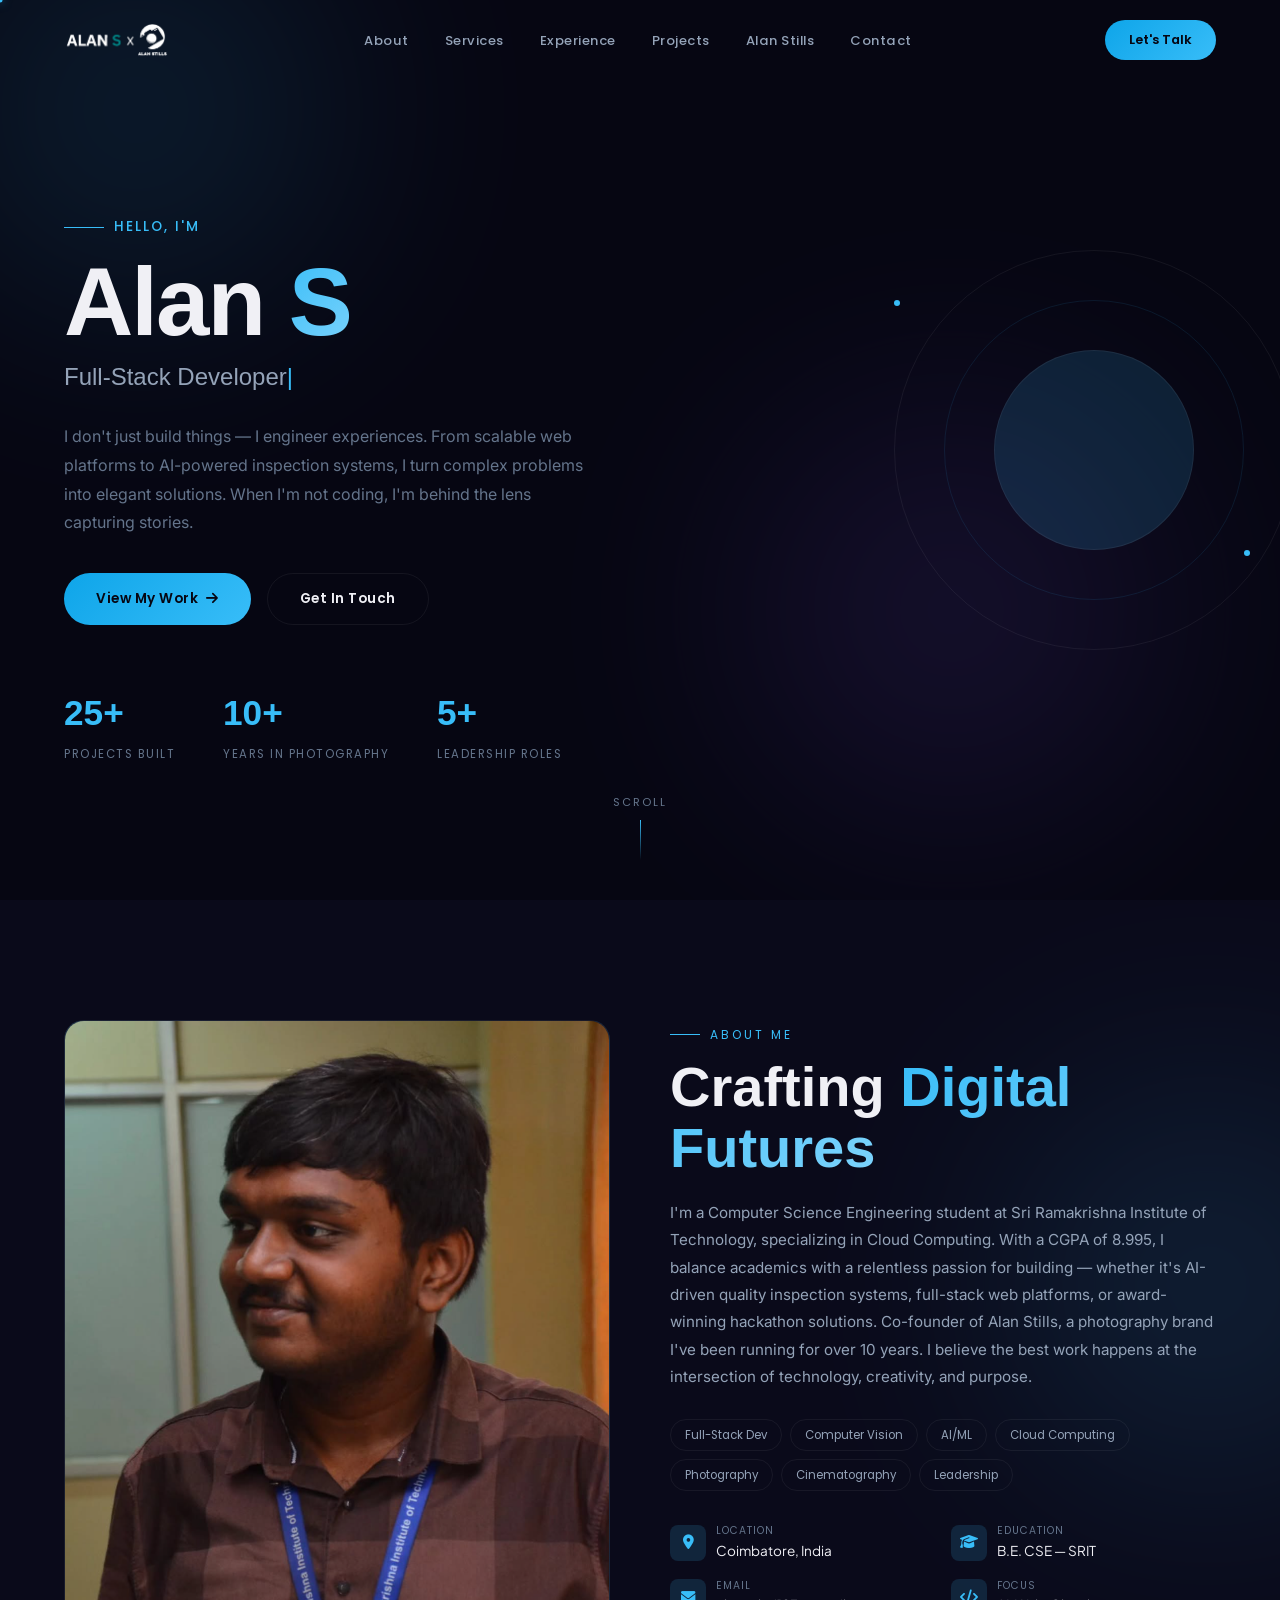
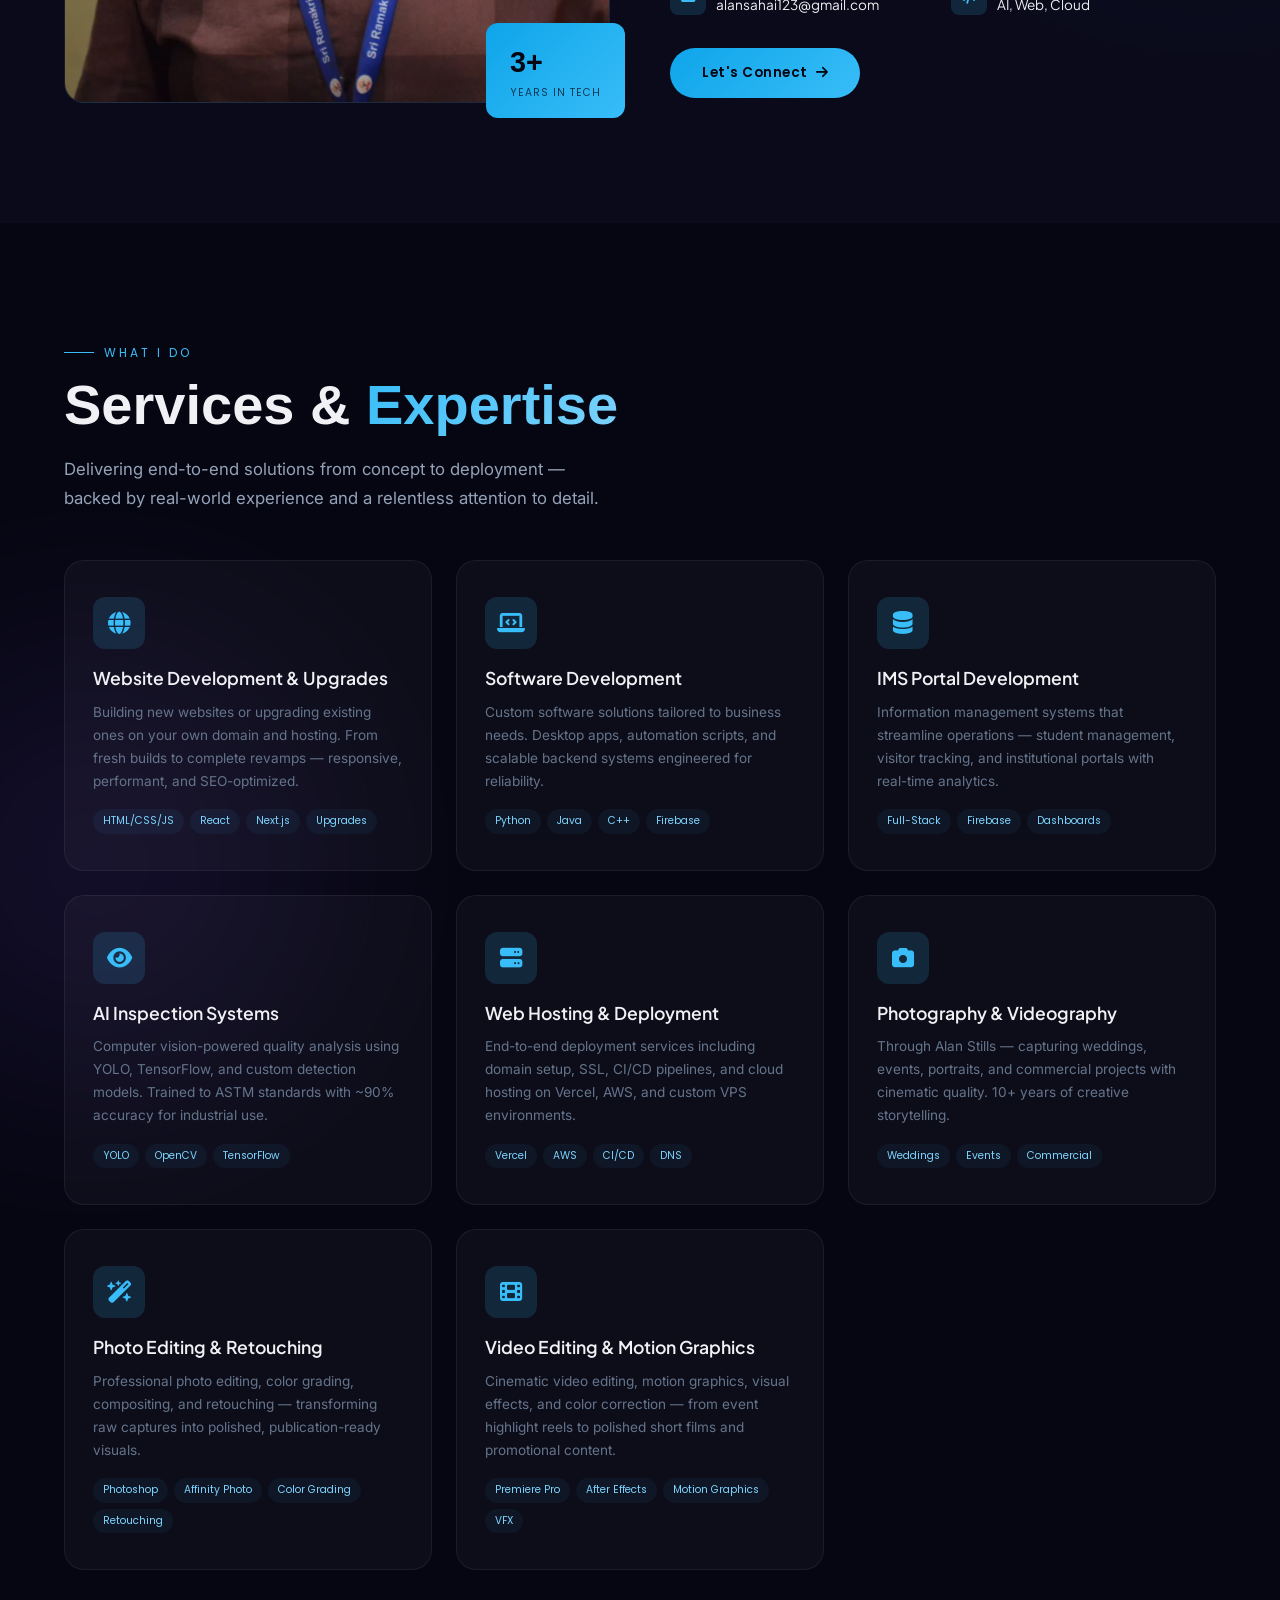
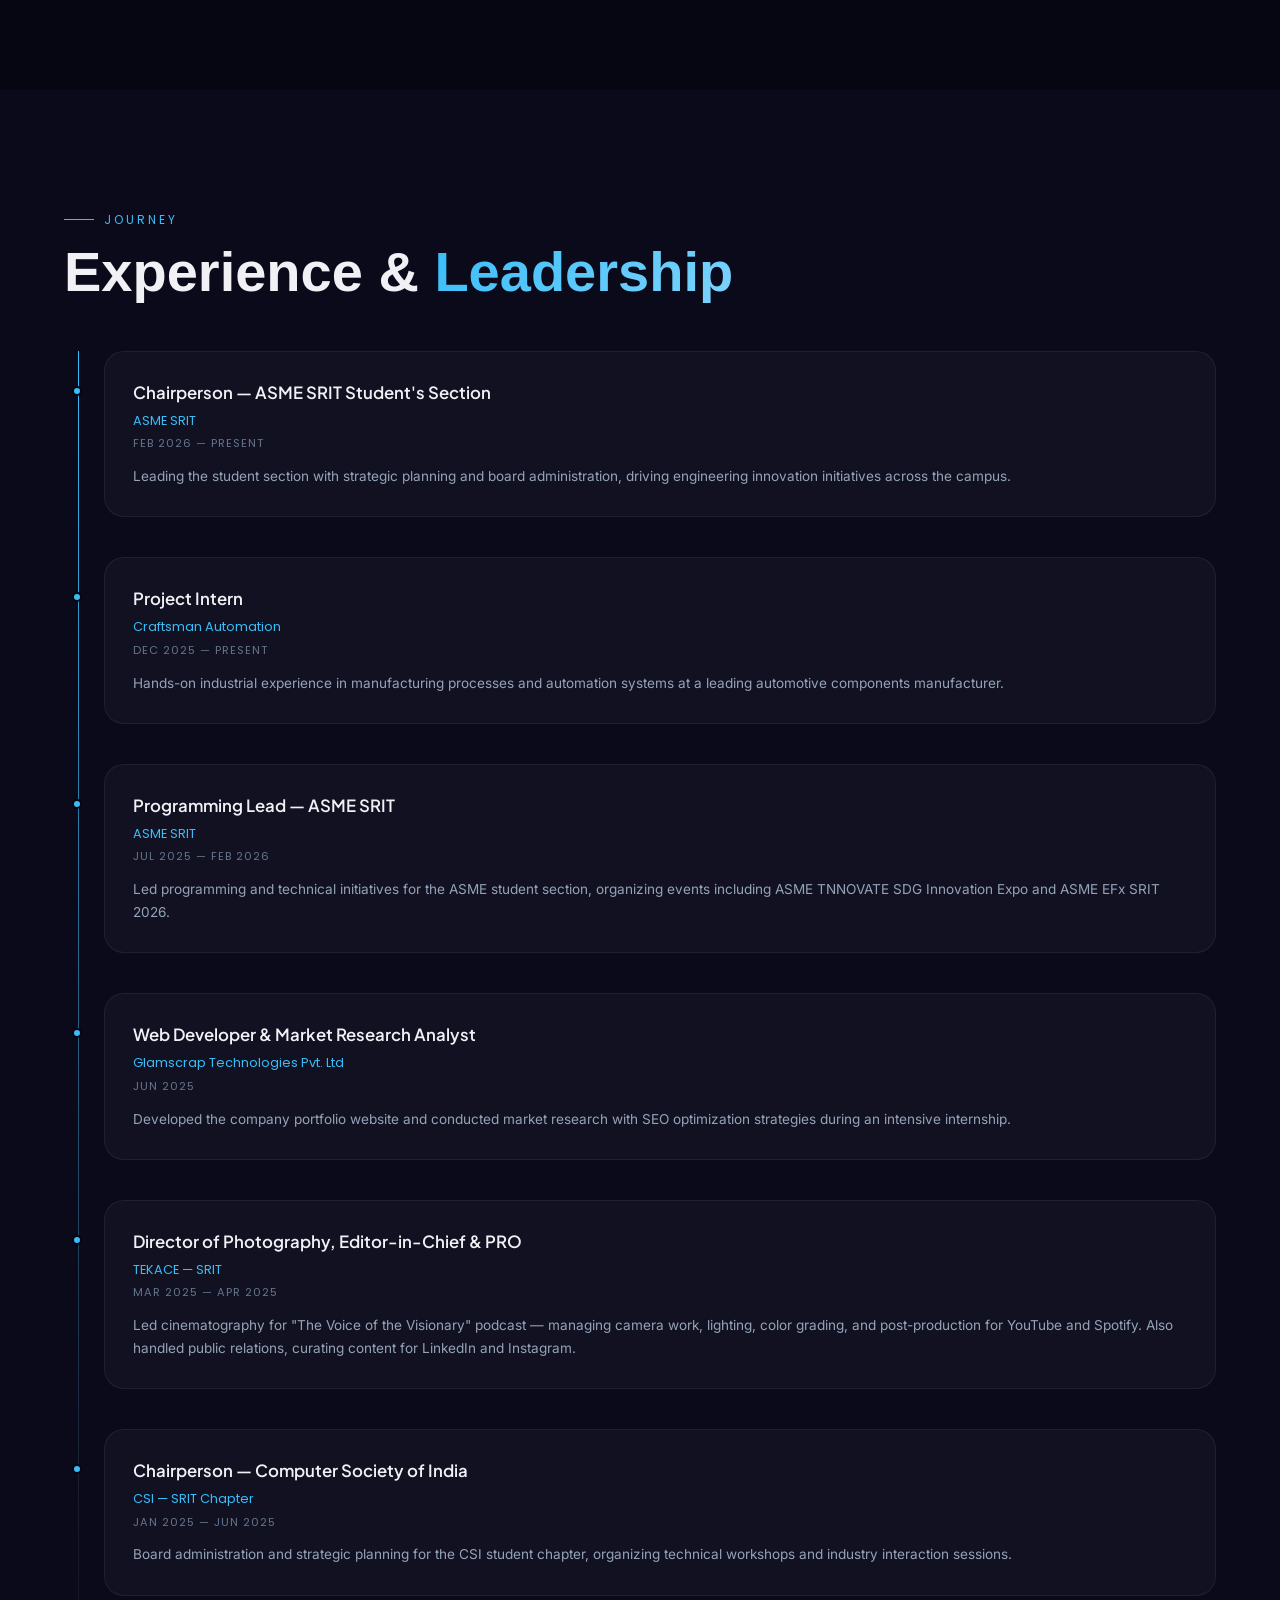
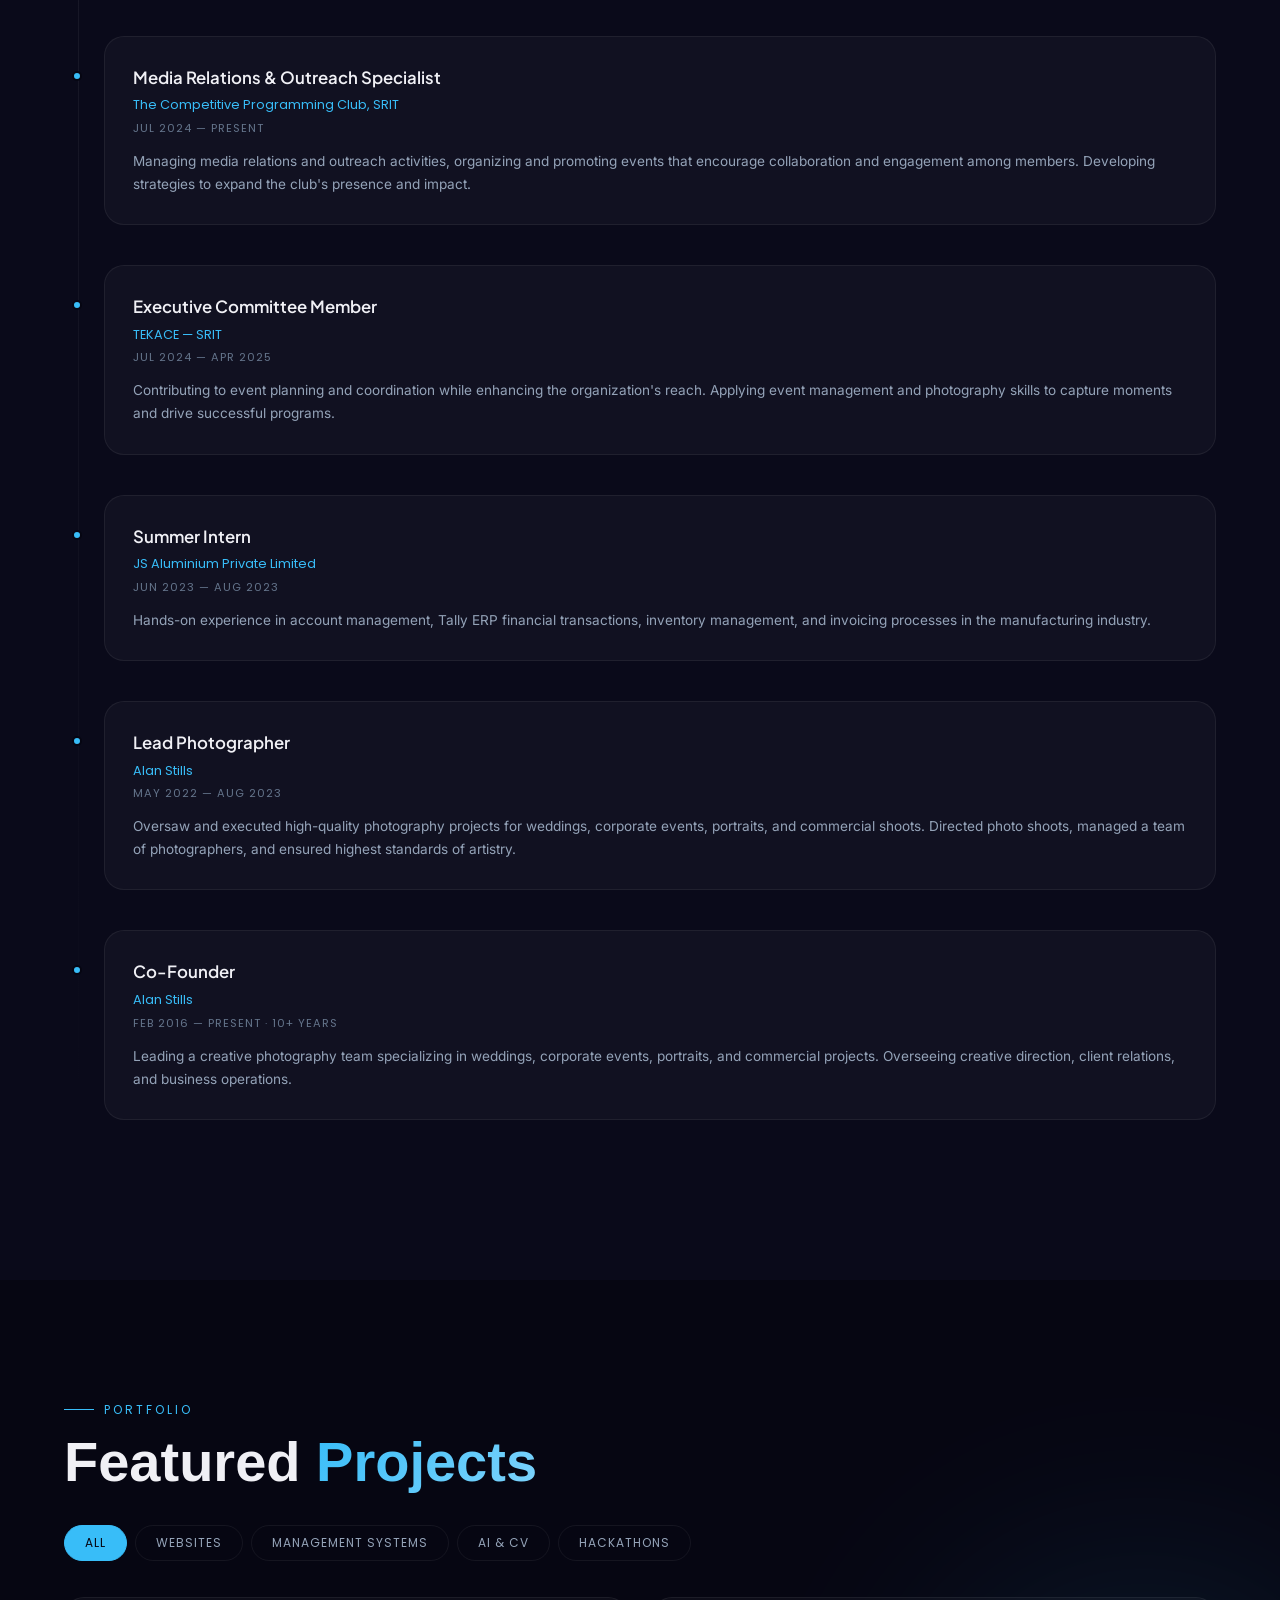
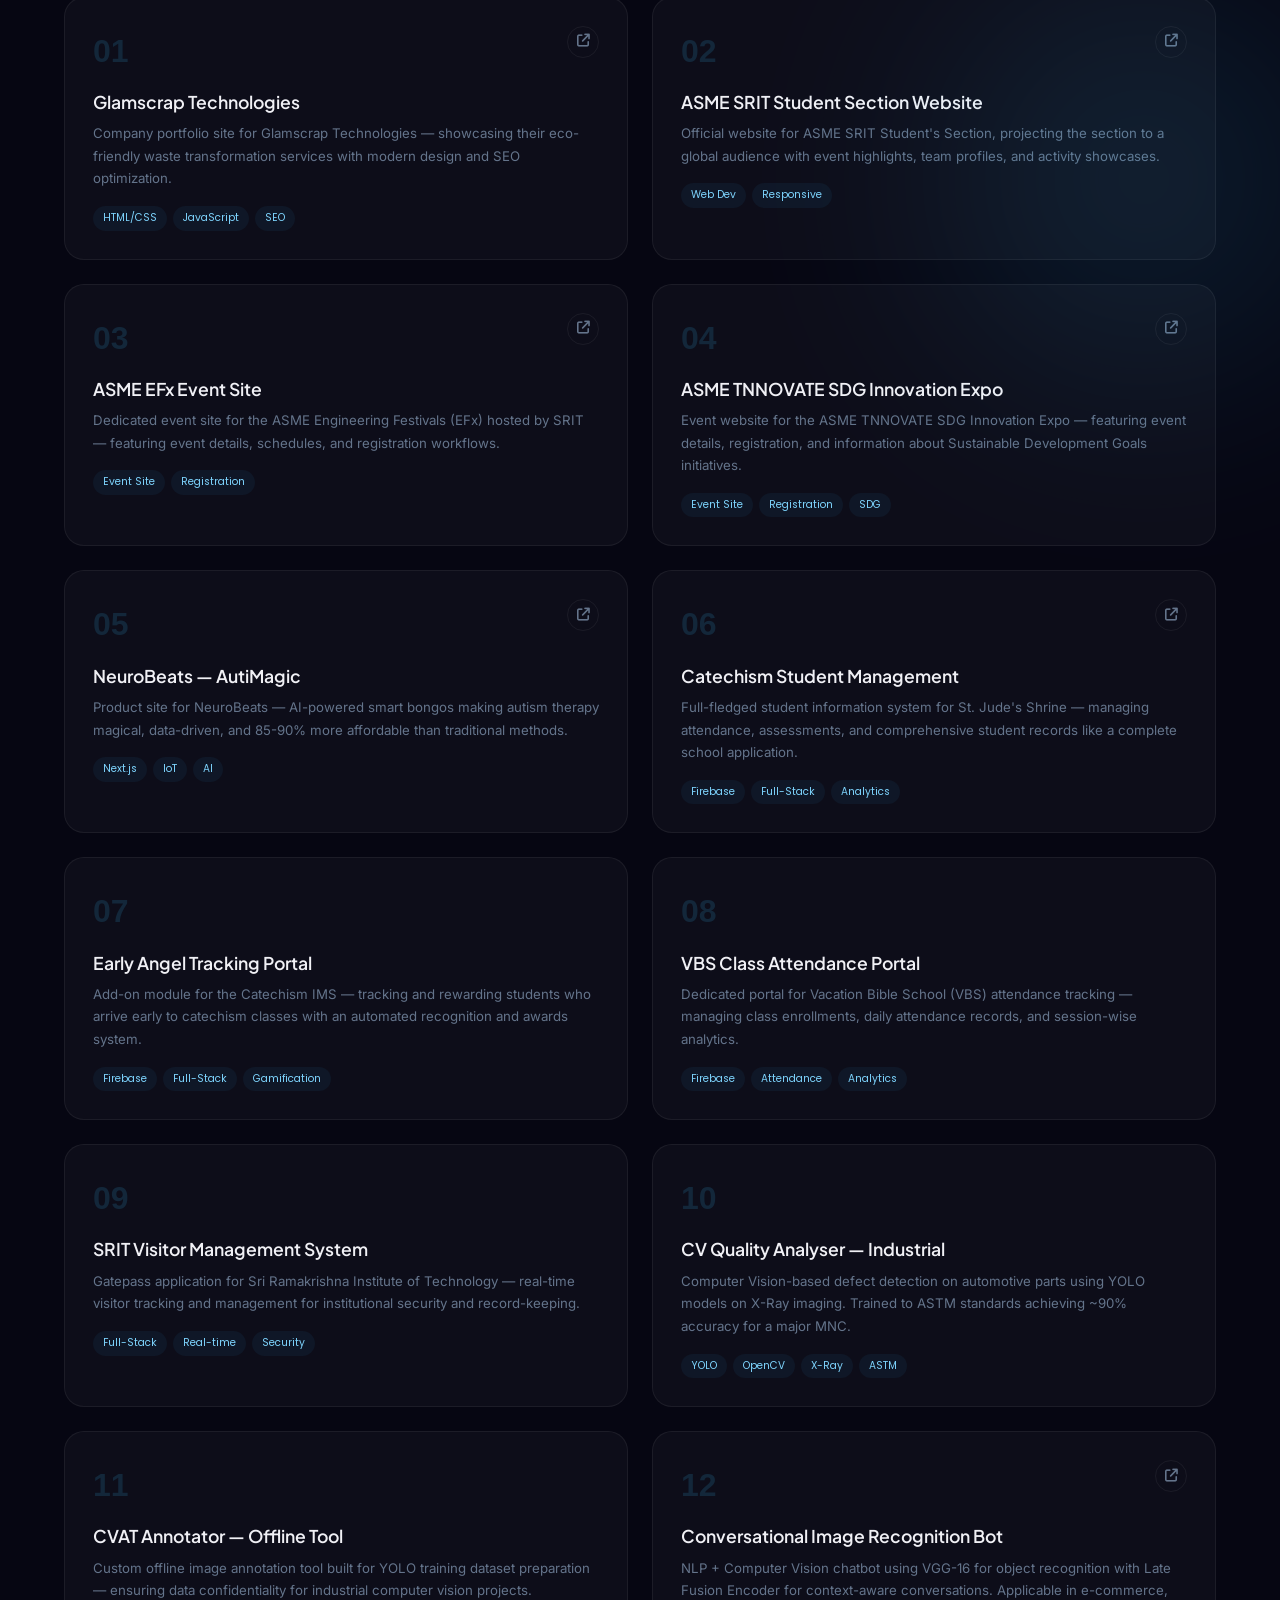
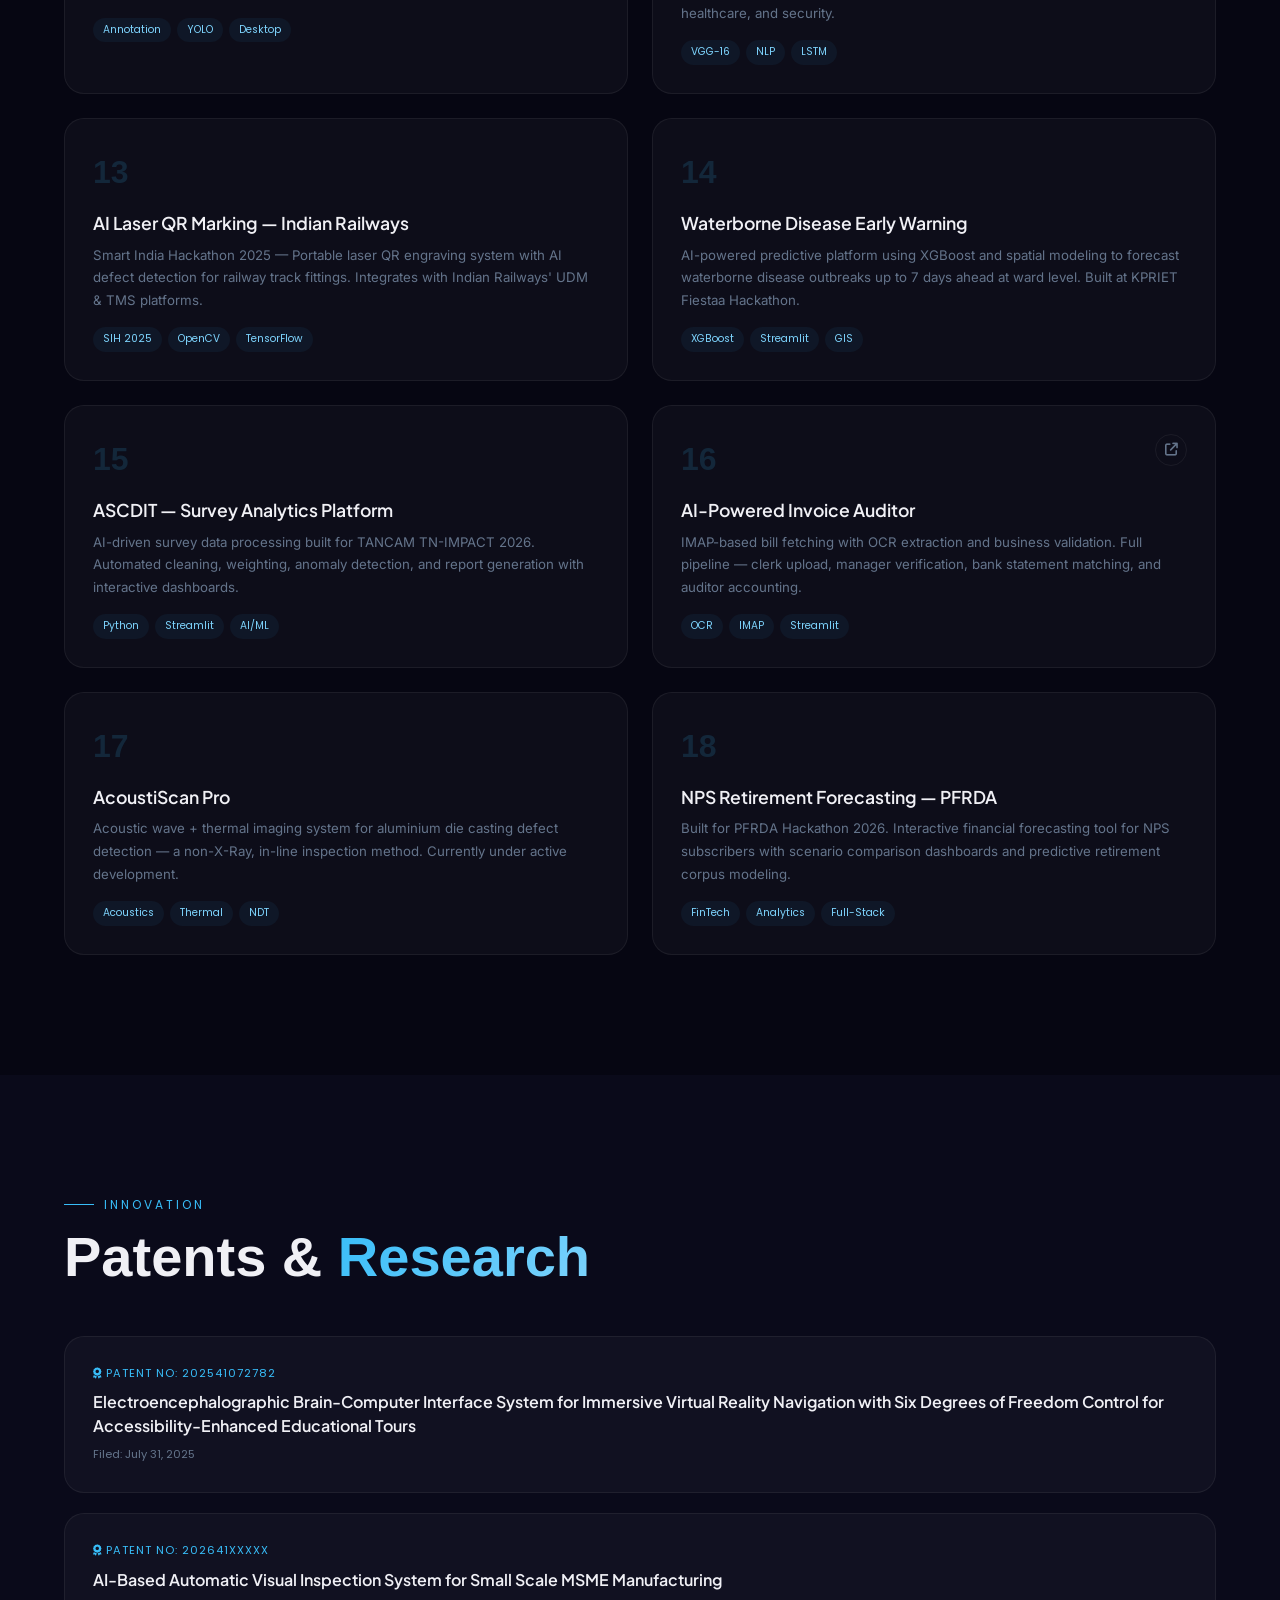
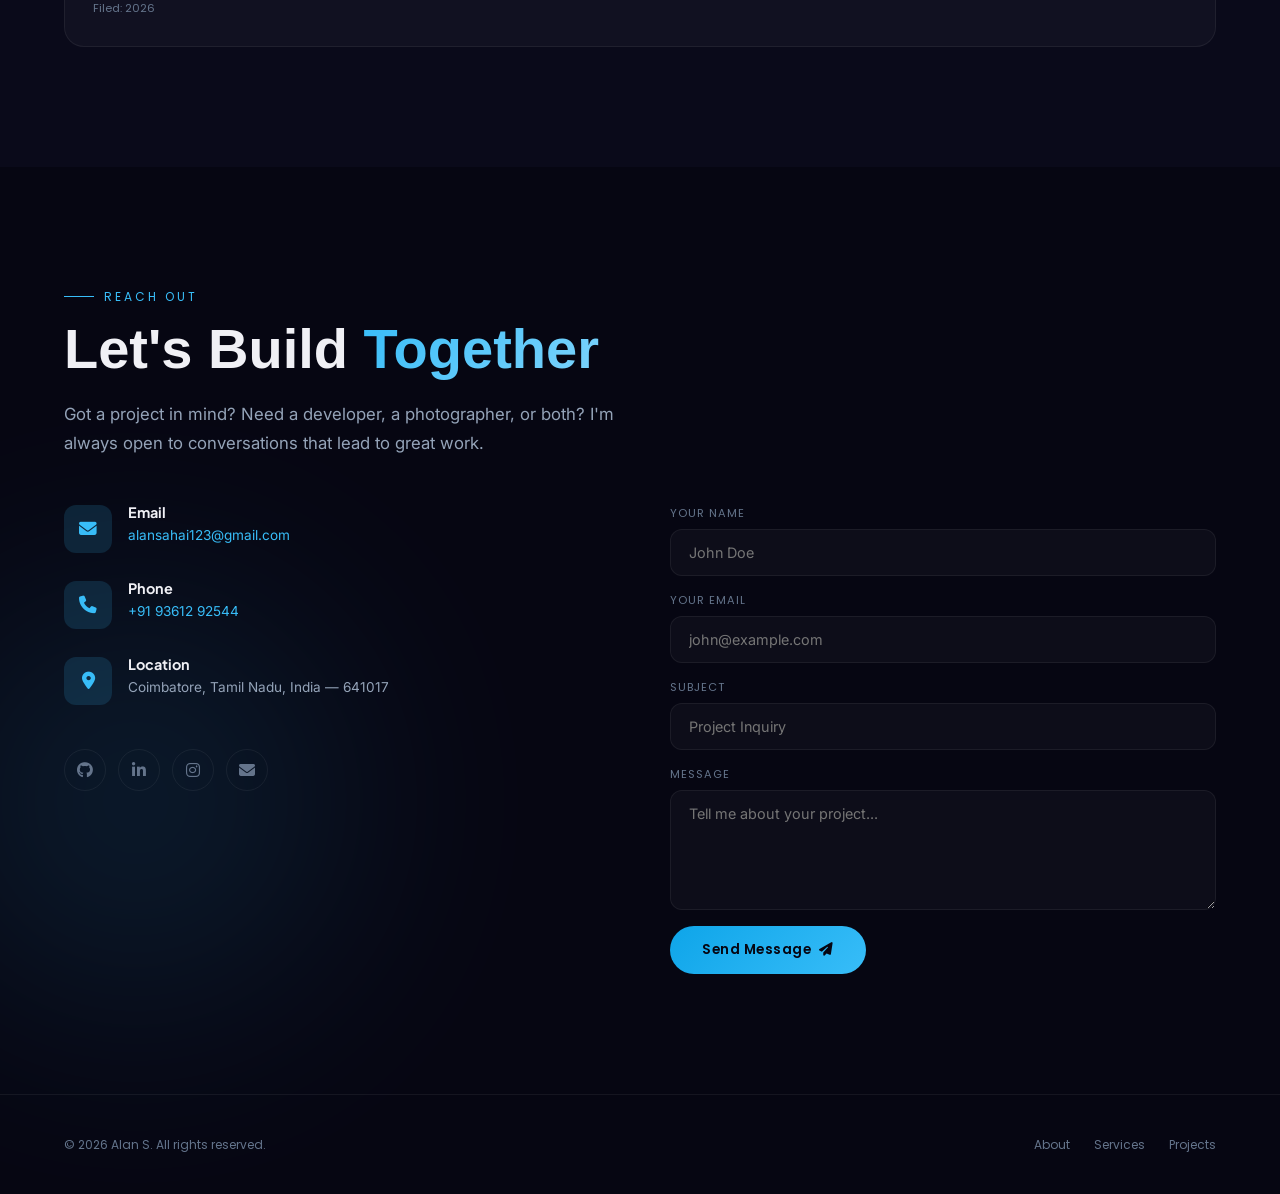
==== commit f9824198: "commented alanstills site - under dev" ====
--- a/index.html
+++ b/index.html
@@ -586,7 +586,7 @@
         </div>
     </section>
 
-    <!-- Alan Stills Teaser -->
+    <!-- Alan Stills Teaser
     <section class="stills-teaser section" id="stills">
         <div class="bg-glow bg-glow--warm" style="top:20%;left:10%;"></div>
         <div class="container">
@@ -612,7 +612,7 @@
                 </div>
             </div>
         </div>
-    </section>
+    </section> -->
 
     <!-- Contact -->
     <section class="section" id="contact">
@@ -689,16 +689,21 @@
     <!-- Patent Modal -->
     <div class="project-modal-overlay" id="patentModal">
         <div class="project-modal">
-            <div class="project-modal-close"><button id="patentModalClose"><i class="fa-solid fa-xmark"></i></button></div>
+            <div class="project-modal-close"><button id="patentModalClose"><i class="fa-solid fa-xmark"></i></button>
+            </div>
             <div class="project-modal-image"><img id="patentModalImage" src="" alt="Patent"></div>
             <div class="project-modal-content" style="padding-top:8px;">
                 <div class="project-modal-num" id="patentModalNum"></div>
                 <h2 id="patentModalTitle"></h2>
                 <div class="project-modal-tech" id="patentModalTech"></div>
                 <p class="modal-desc" id="patentModalDesc"></p>
-                <div style="margin-top:16px;padding:16px;border-radius:var(--radius-md);background:var(--bg-glass);border:1px solid var(--border-glass);">
-                    <div style="font-family:var(--font-tag);font-size:0.65rem;color:var(--accent-1);text-transform:uppercase;letter-spacing:1.5px;margin-bottom:10px;">Applicants</div>
-                    <p class="modal-desc" id="patentModalApplicants" style="margin-bottom:0;font-size:0.8rem;line-height:1.8;"></p>
+                <div
+                    style="margin-top:16px;padding:16px;border-radius:var(--radius-md);background:var(--bg-glass);border:1px solid var(--border-glass);">
+                    <div
+                        style="font-family:var(--font-tag);font-size:0.65rem;color:var(--accent-1);text-transform:uppercase;letter-spacing:1.5px;margin-bottom:10px;">
+                        Applicants</div>
+                    <p class="modal-desc" id="patentModalApplicants"
+                        style="margin-bottom:0;font-size:0.8rem;line-height:1.8;"></p>
                 </div>
             </div>
         </div>
@@ -712,7 +717,7 @@
                 <a href="#about">About</a>
                 <a href="#services">Services</a>
                 <a href="#projects">Projects</a>
-                <a href="alanstills.html">Alan Stills</a>
+                <!-- <a href="alanstills.html">Alan Stills</a> -->
             </div>
         </div>
     </footer>
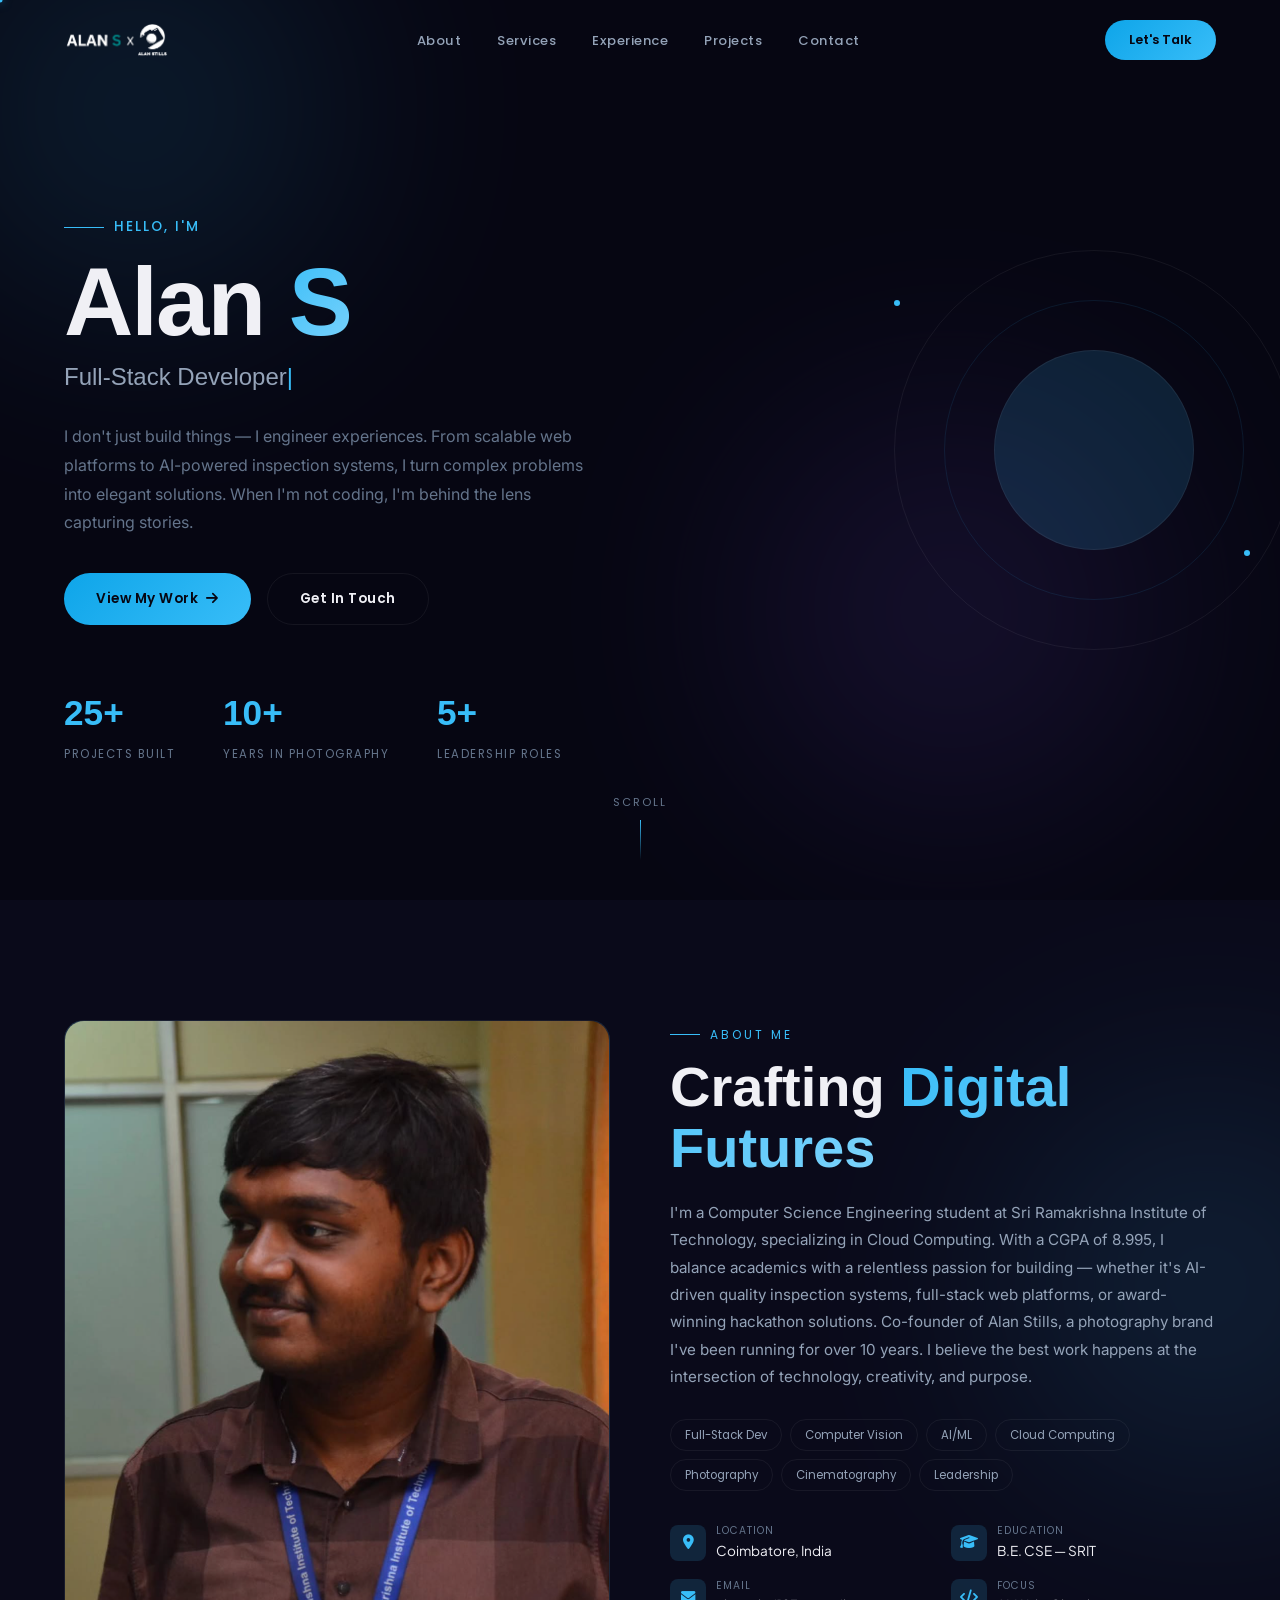
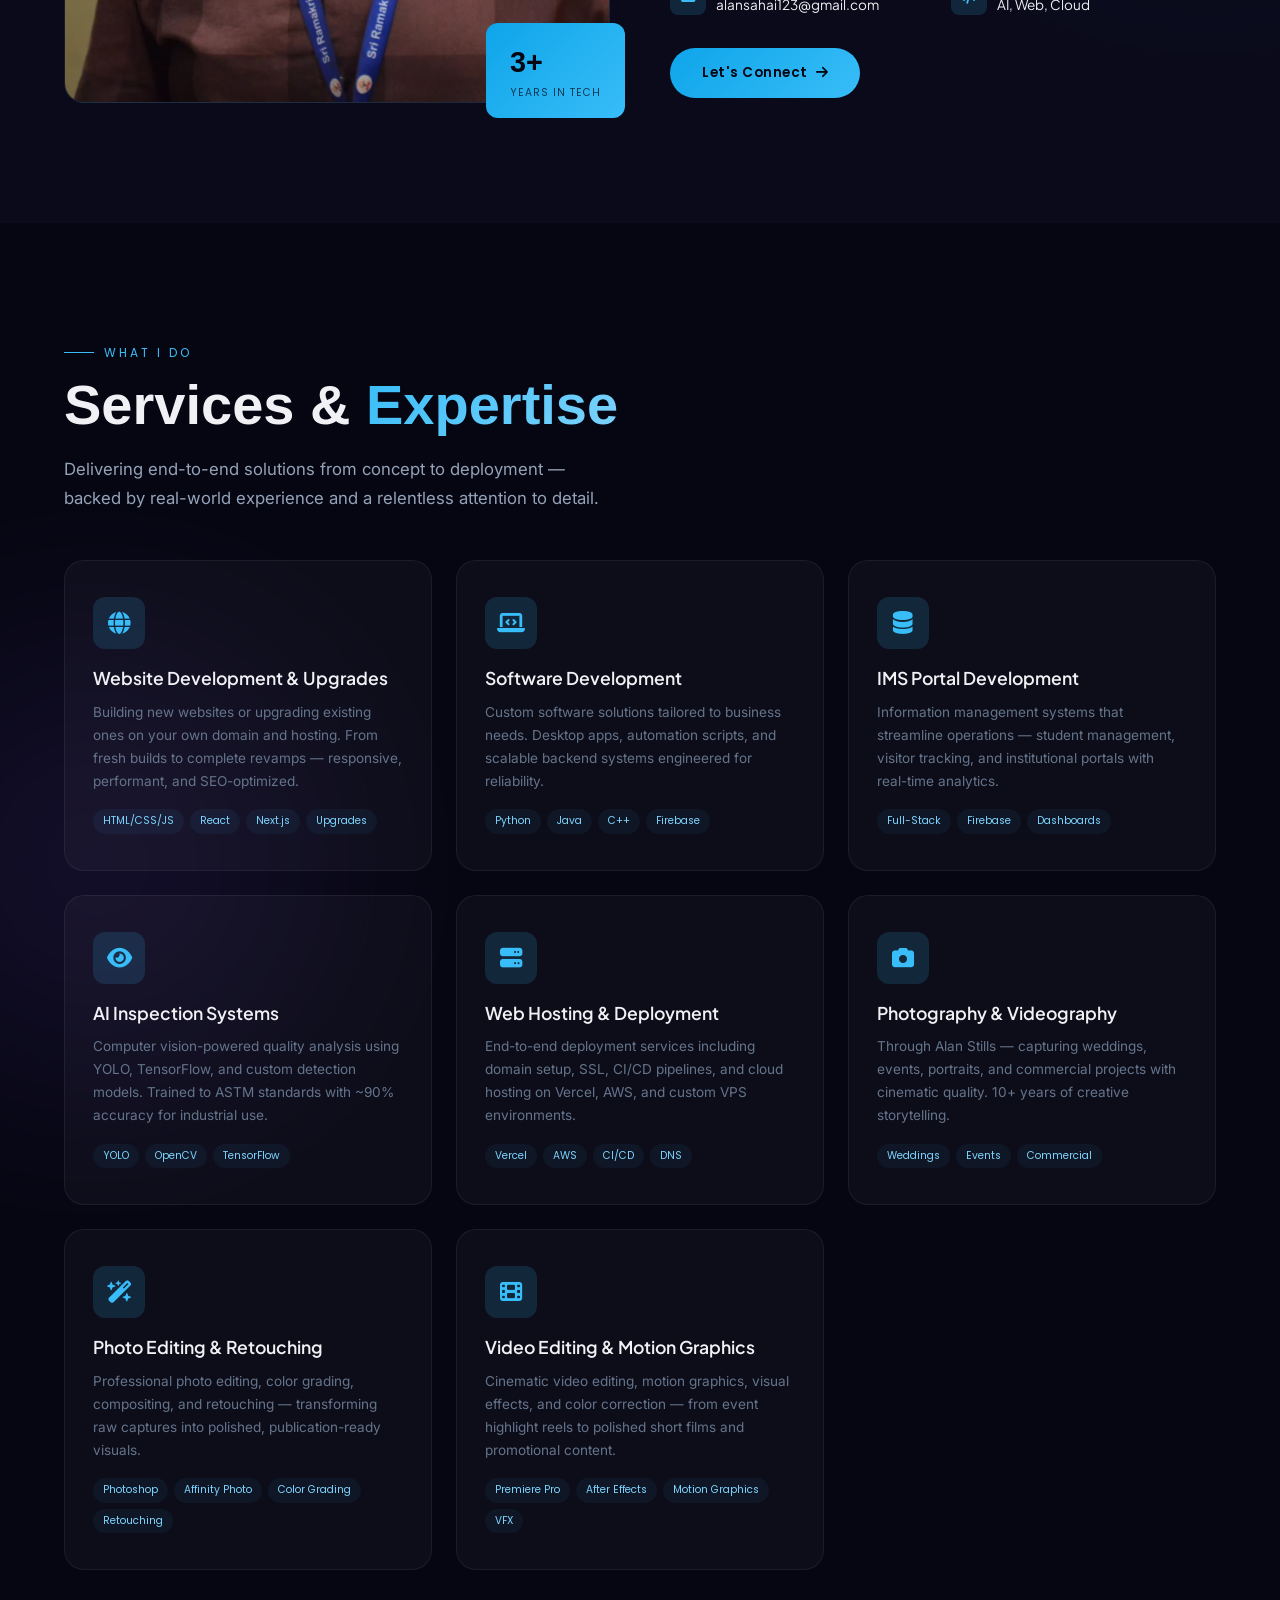
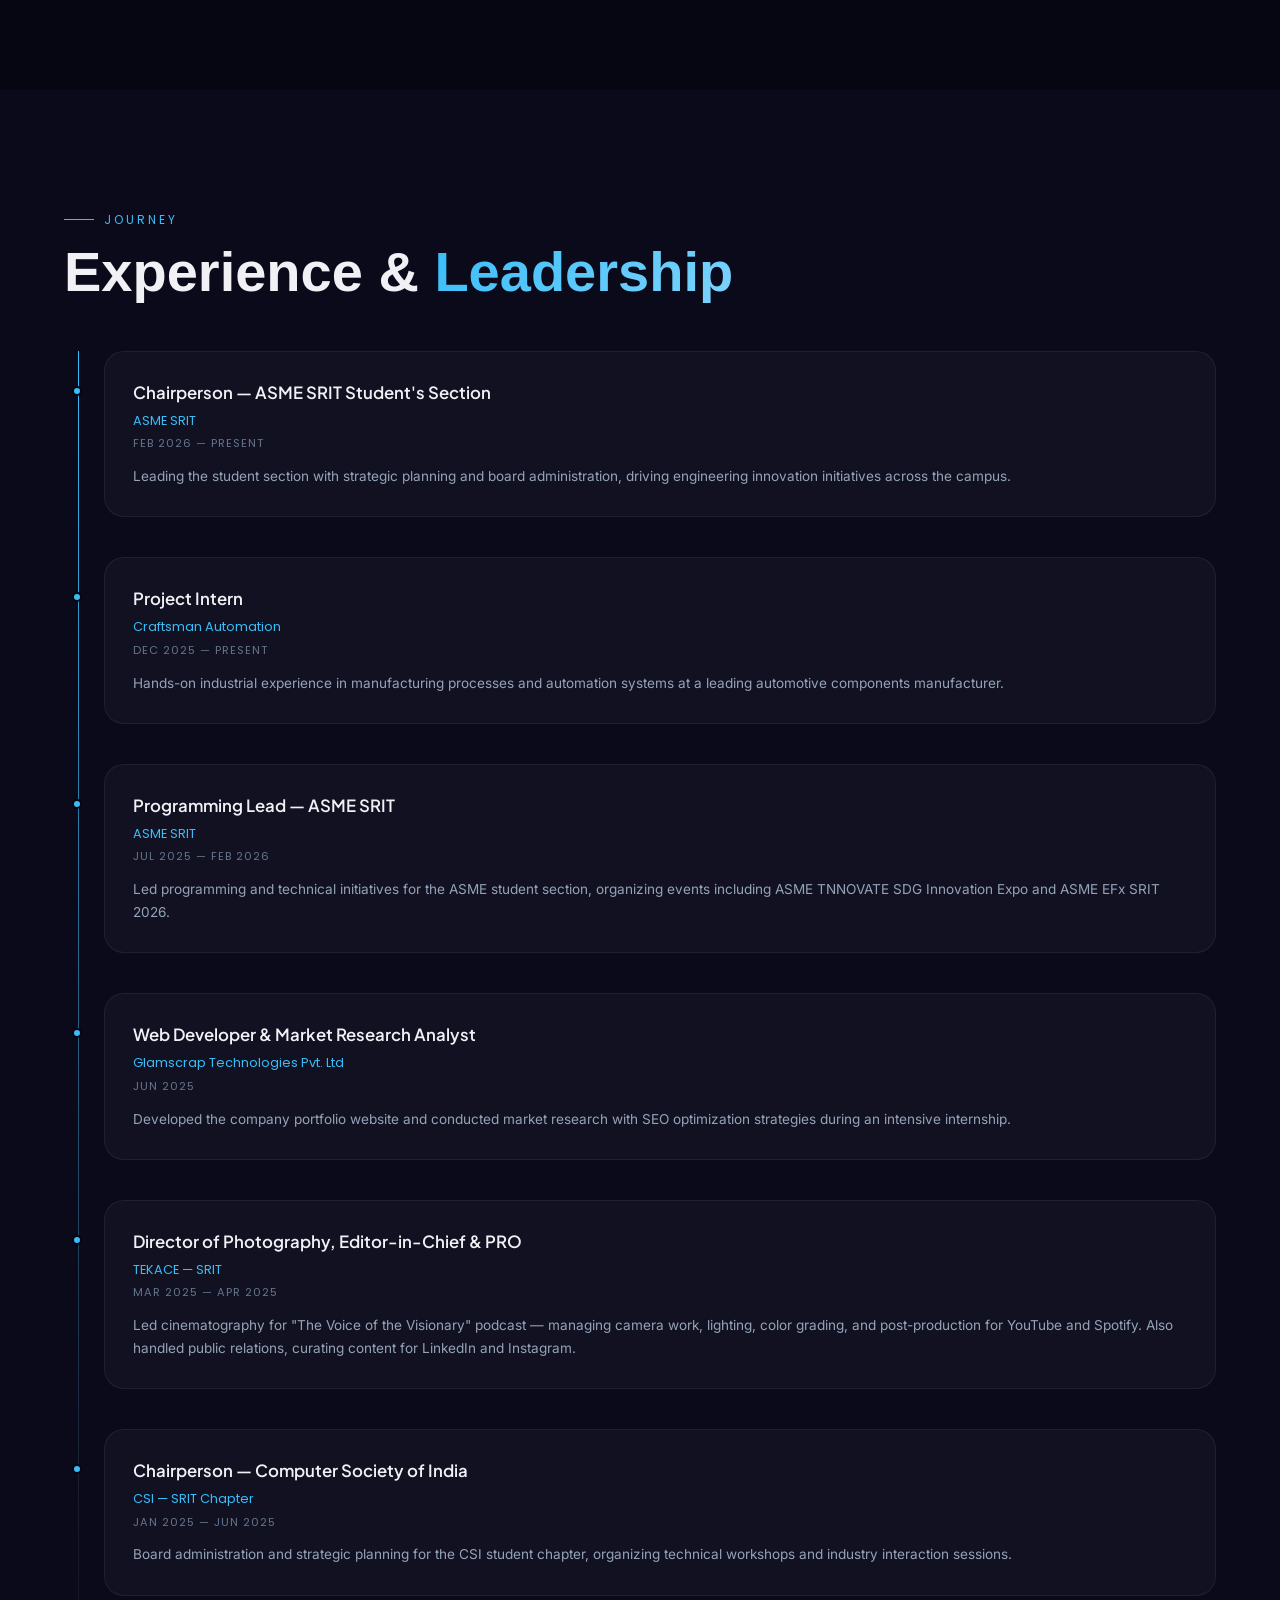
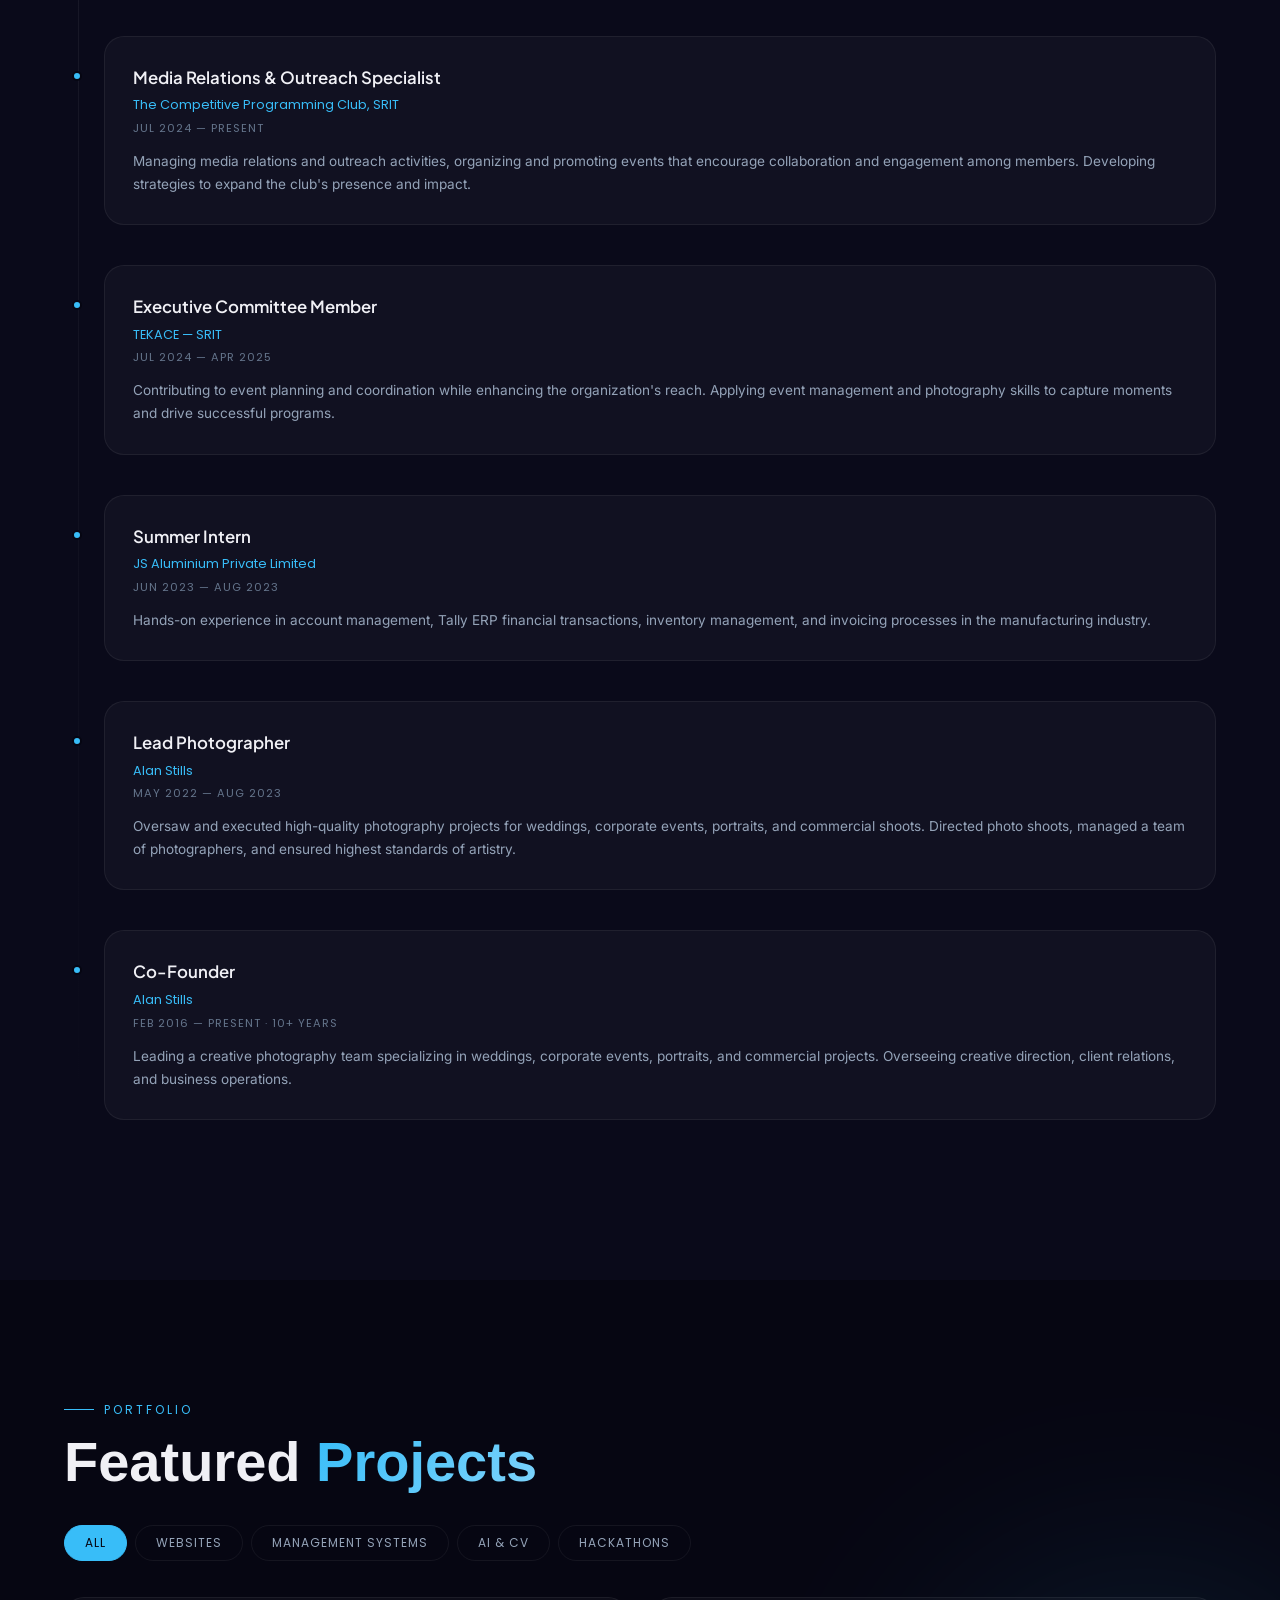
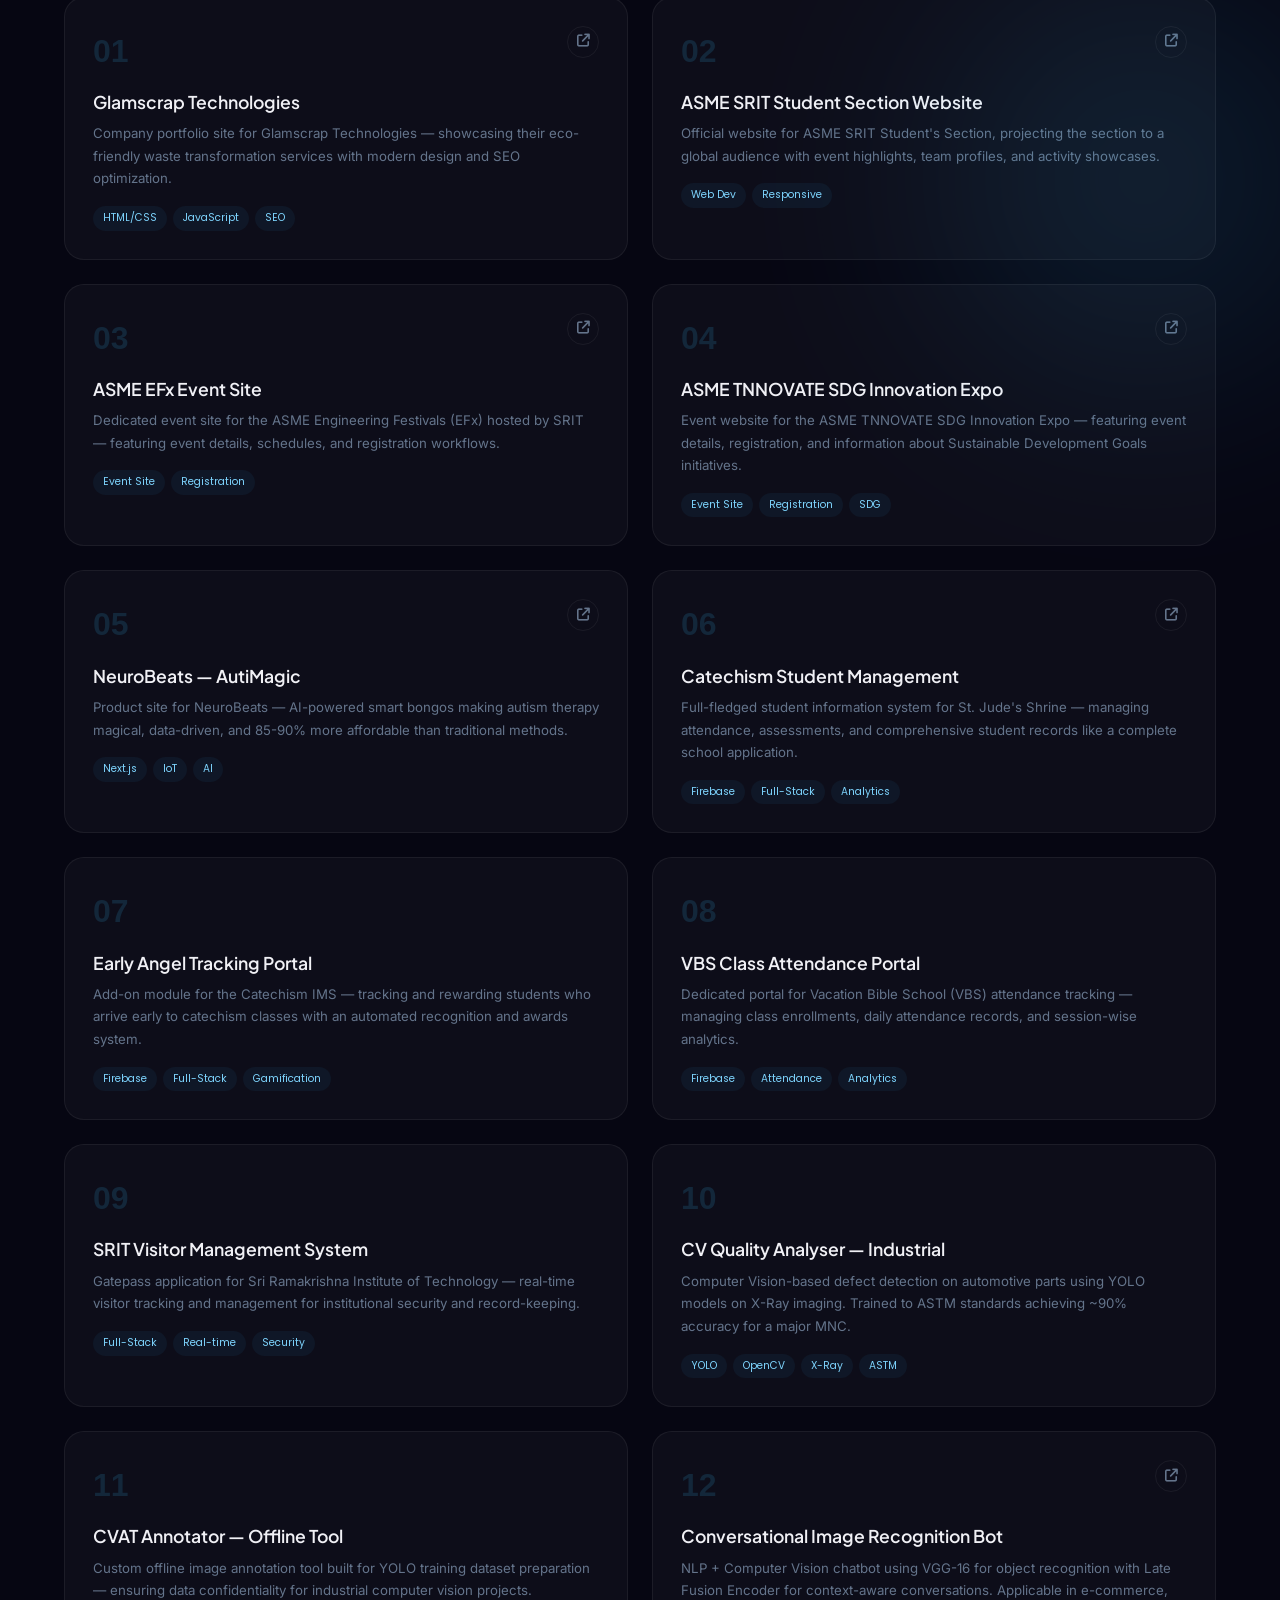
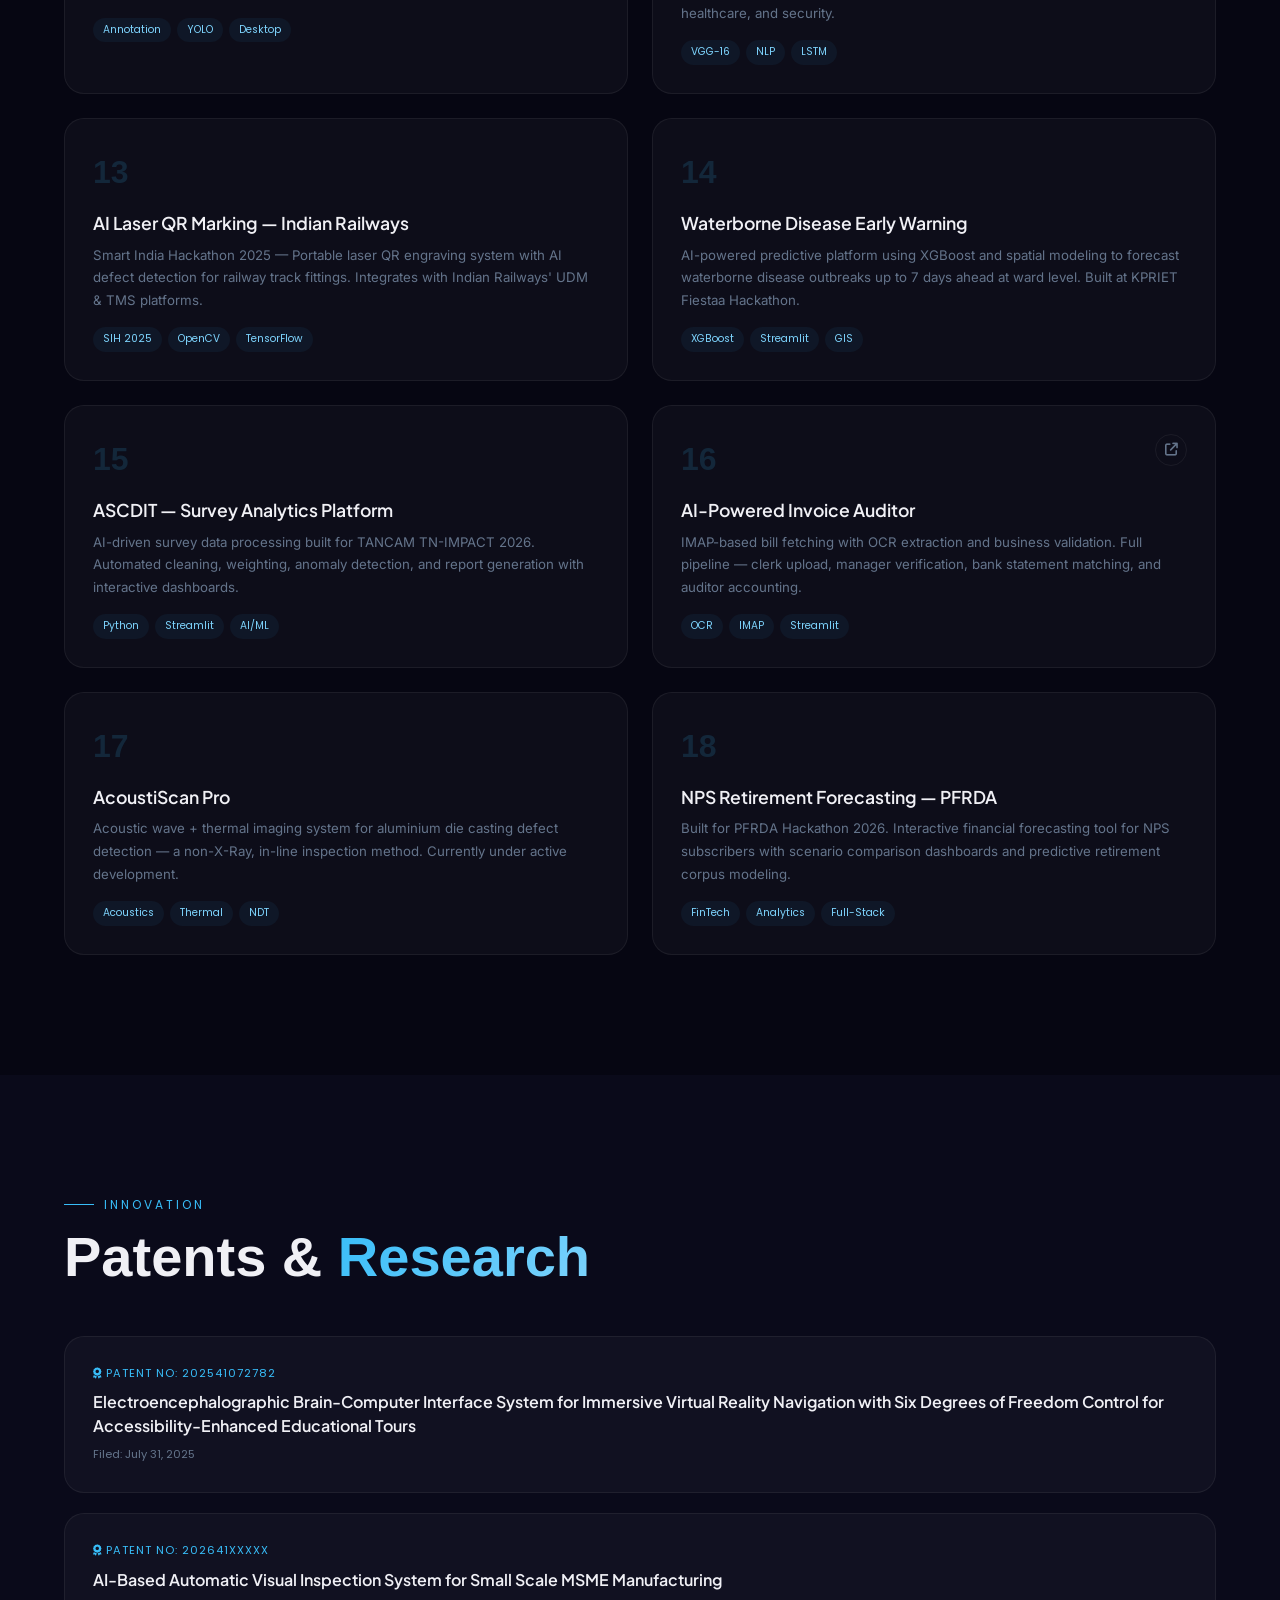
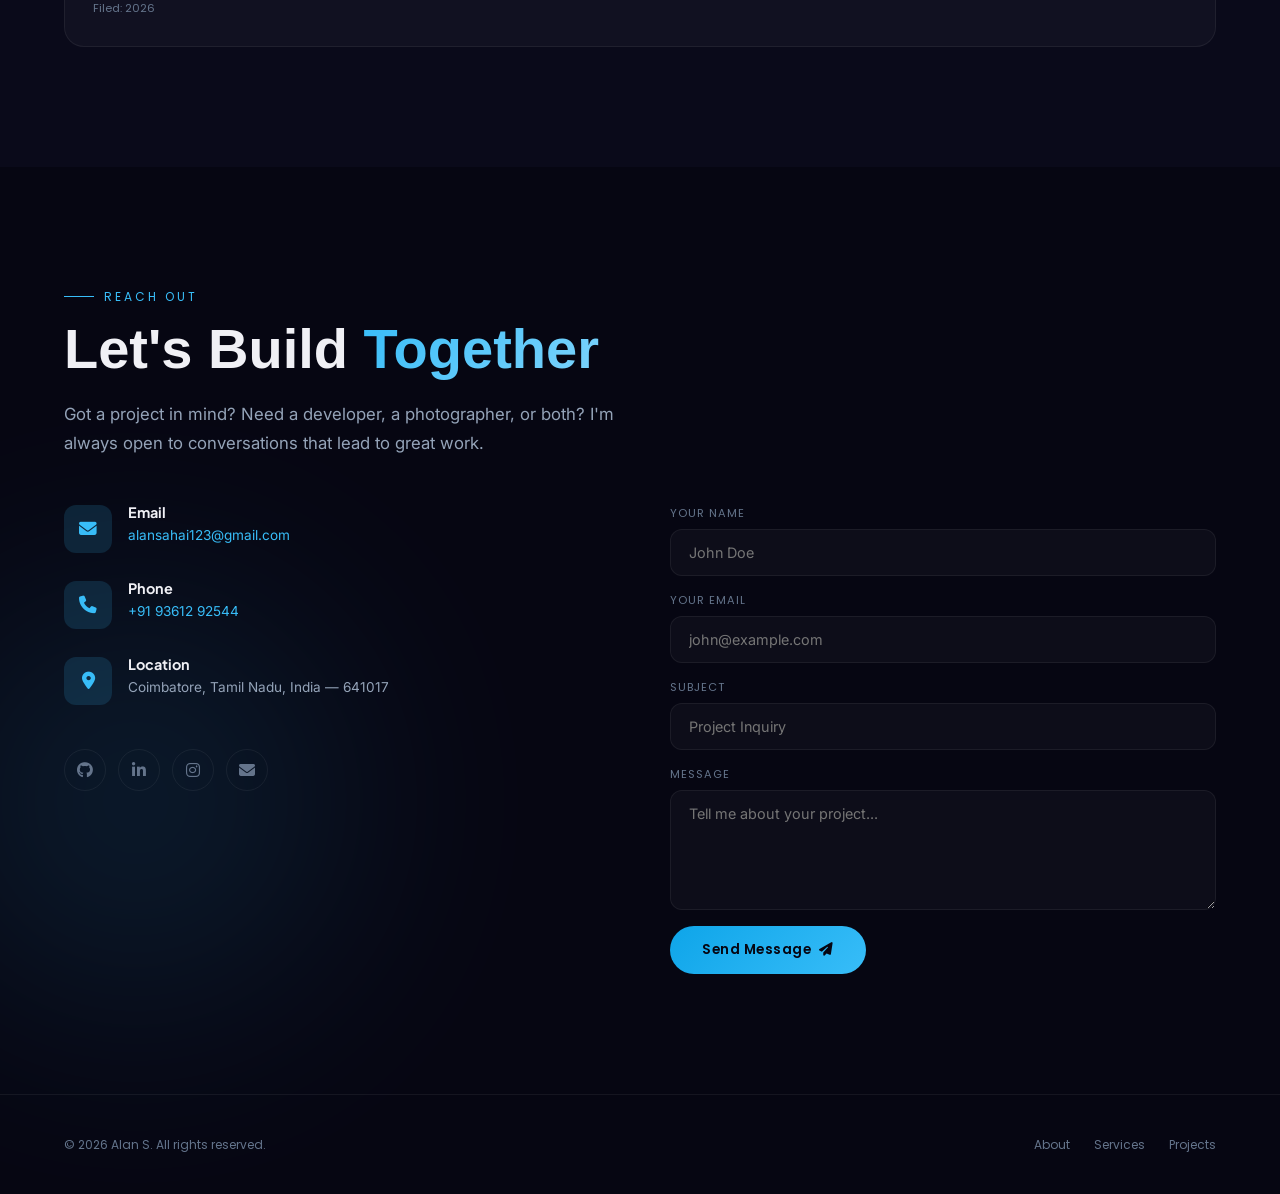
==== commit ecfa9ad7: "commented alanstills site - under dev - 2" ====
--- a/index.html
+++ b/index.html
@@ -47,7 +47,7 @@
                 <a href="#services">Services</a>
                 <a href="#experience">Experience</a>
                 <a href="#projects">Projects</a>
-                <a href="#stills">Alan Stills</a>
+                <!-- <a href="#stills">Alan Stills</a> -->
                 <a href="#contact">Contact</a>
             </div>
             <a href="#contact" class="nav-cta">Let's Talk</a>
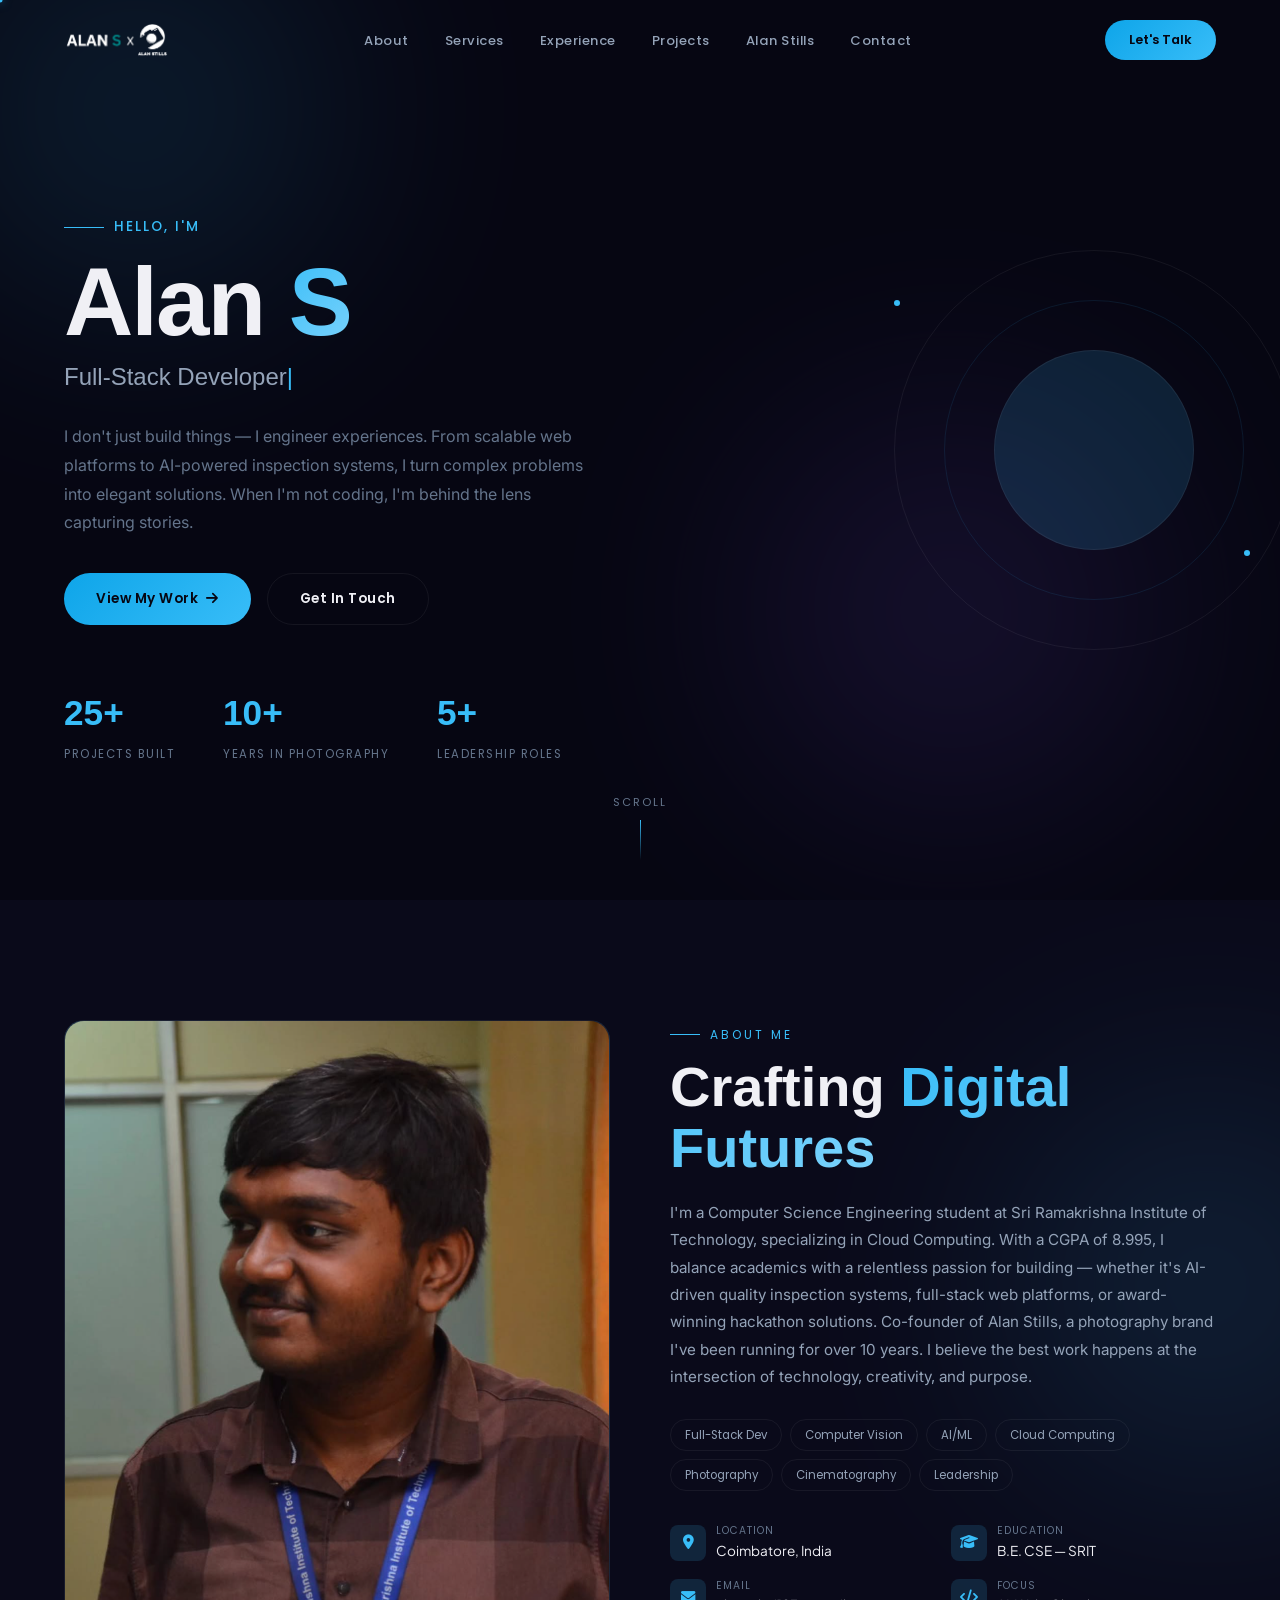
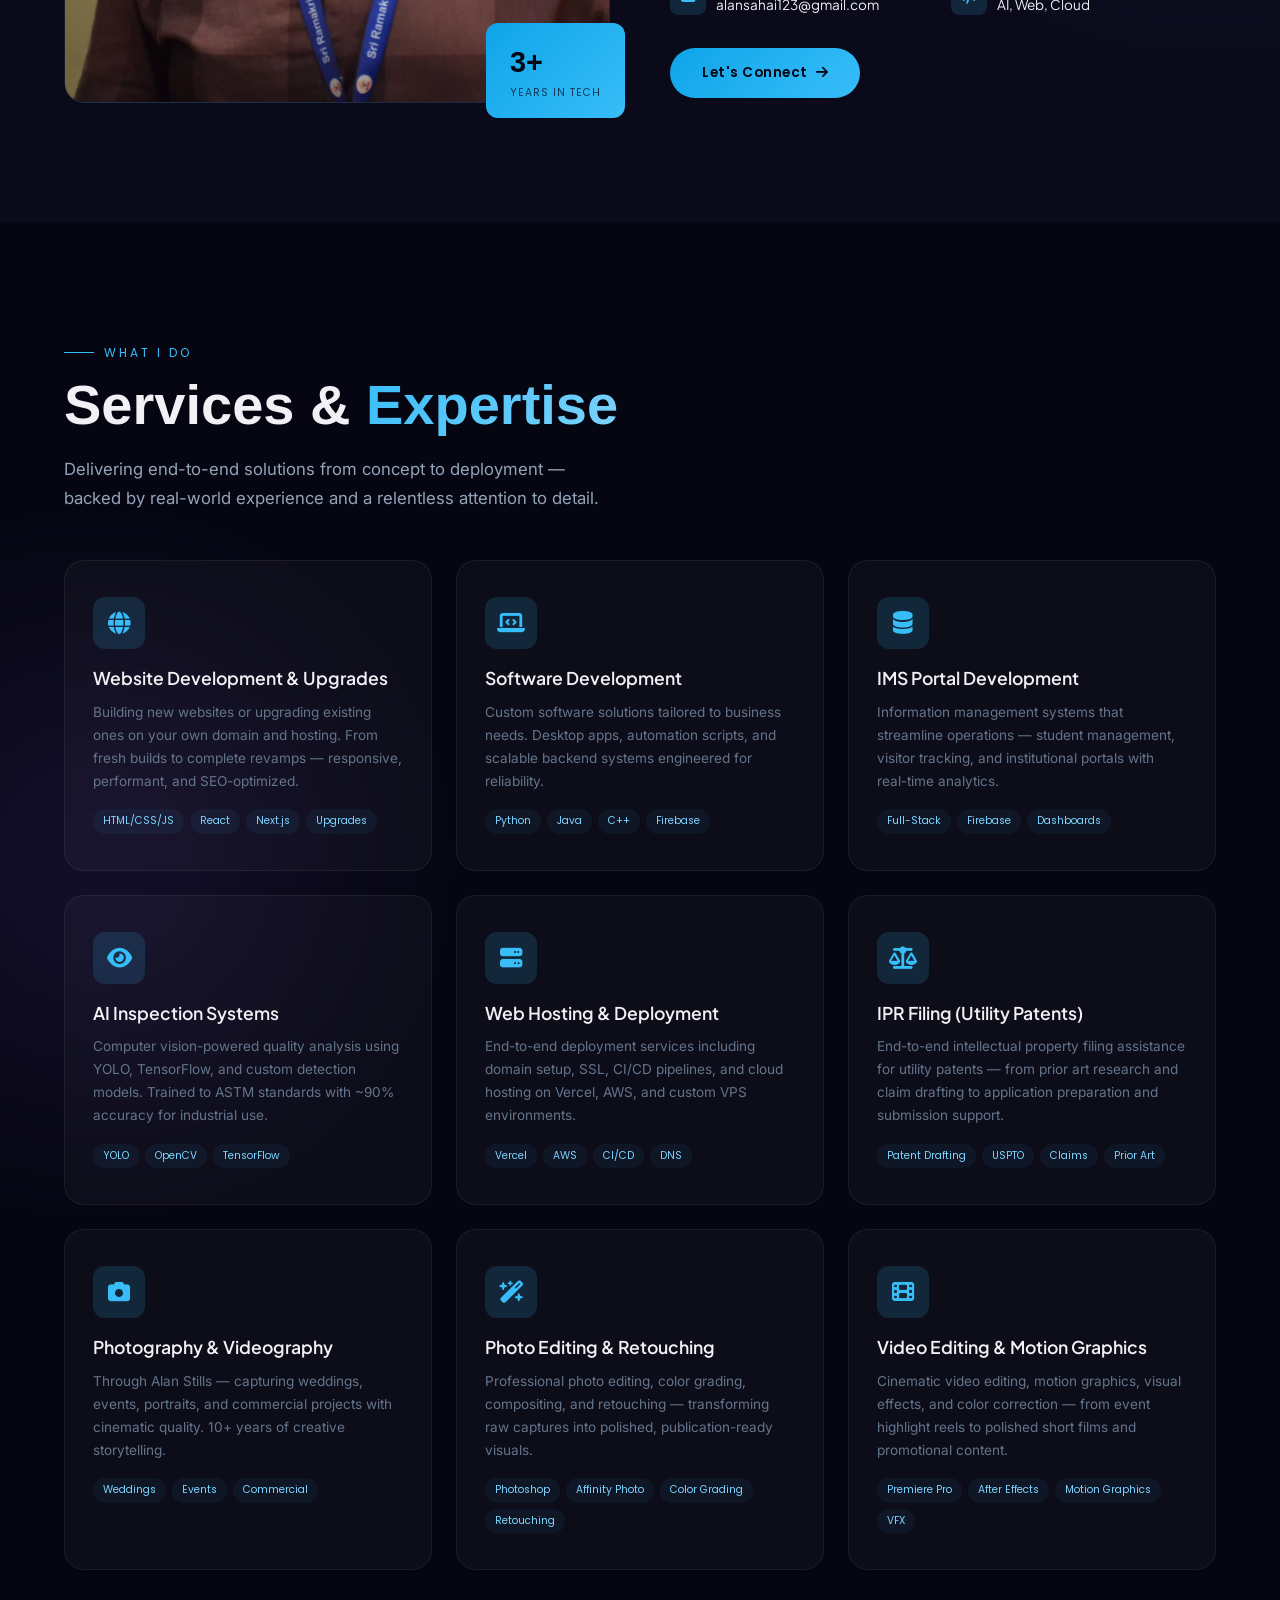
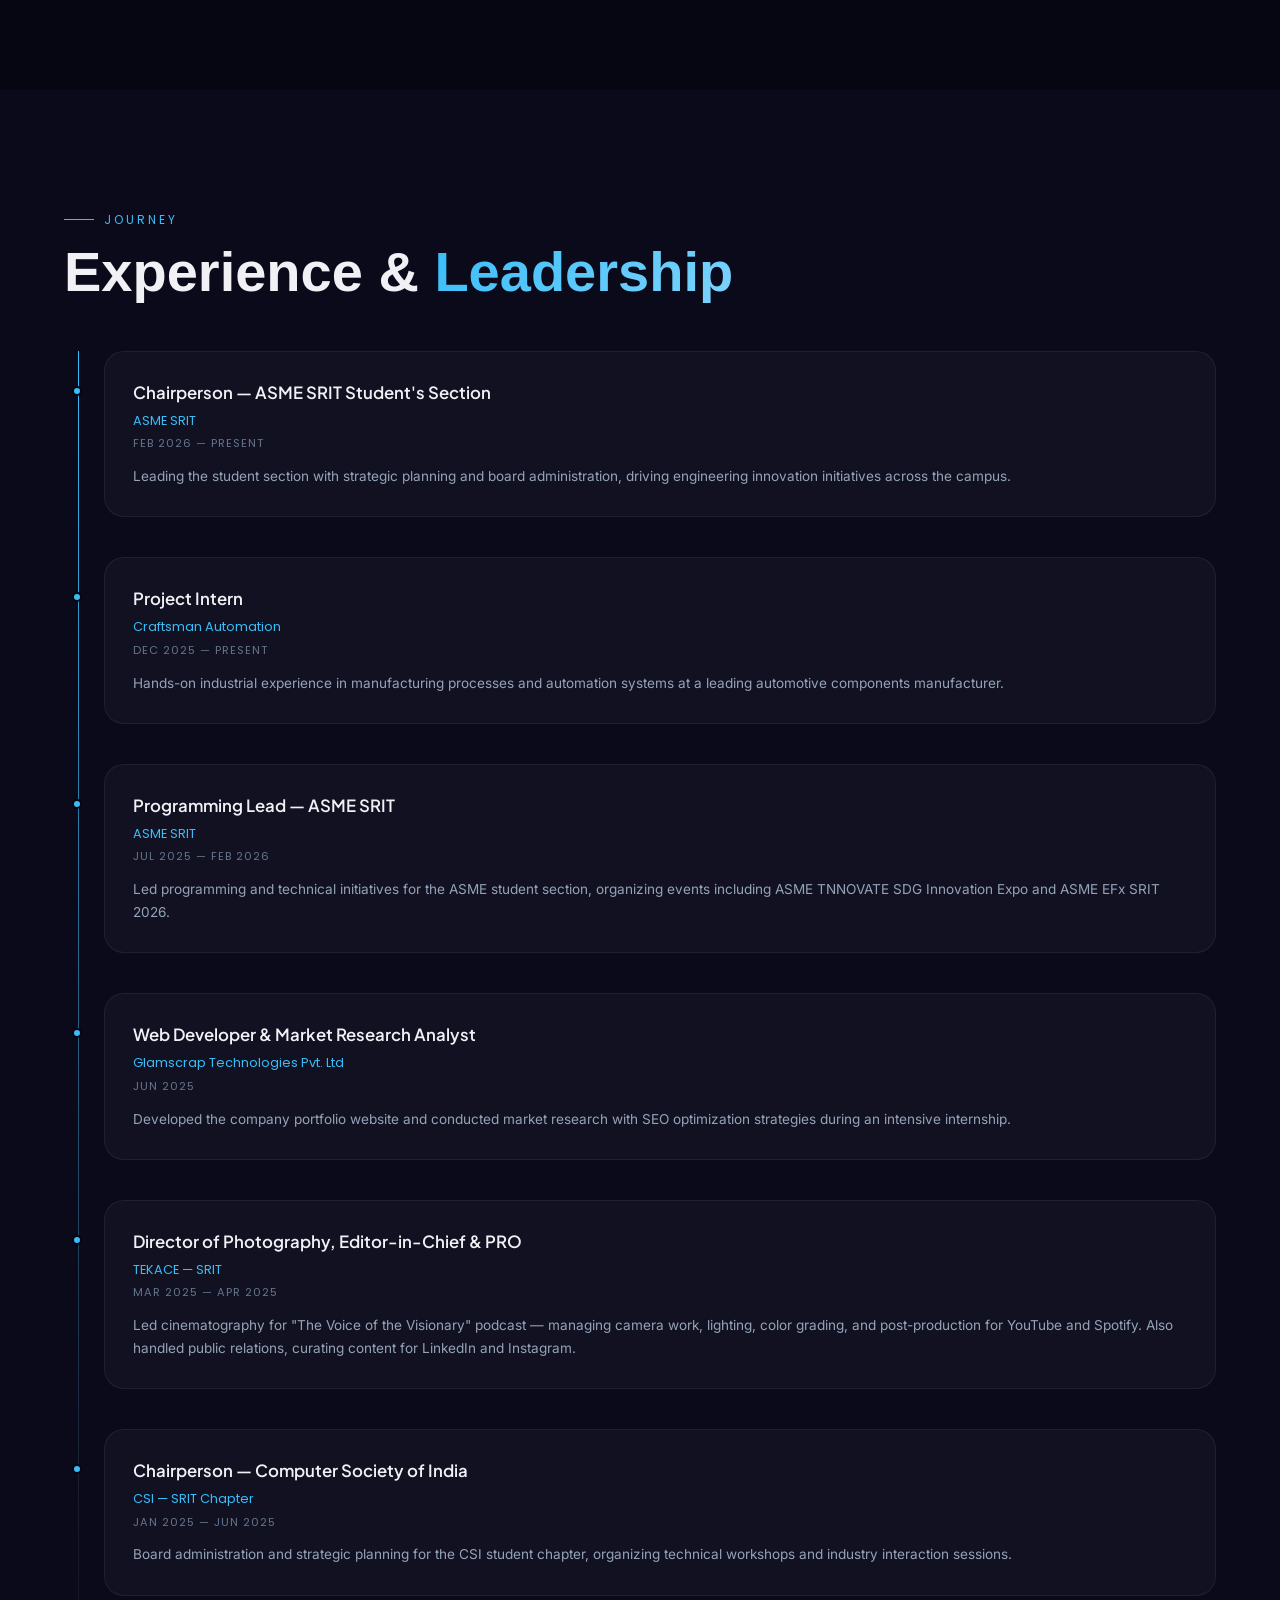
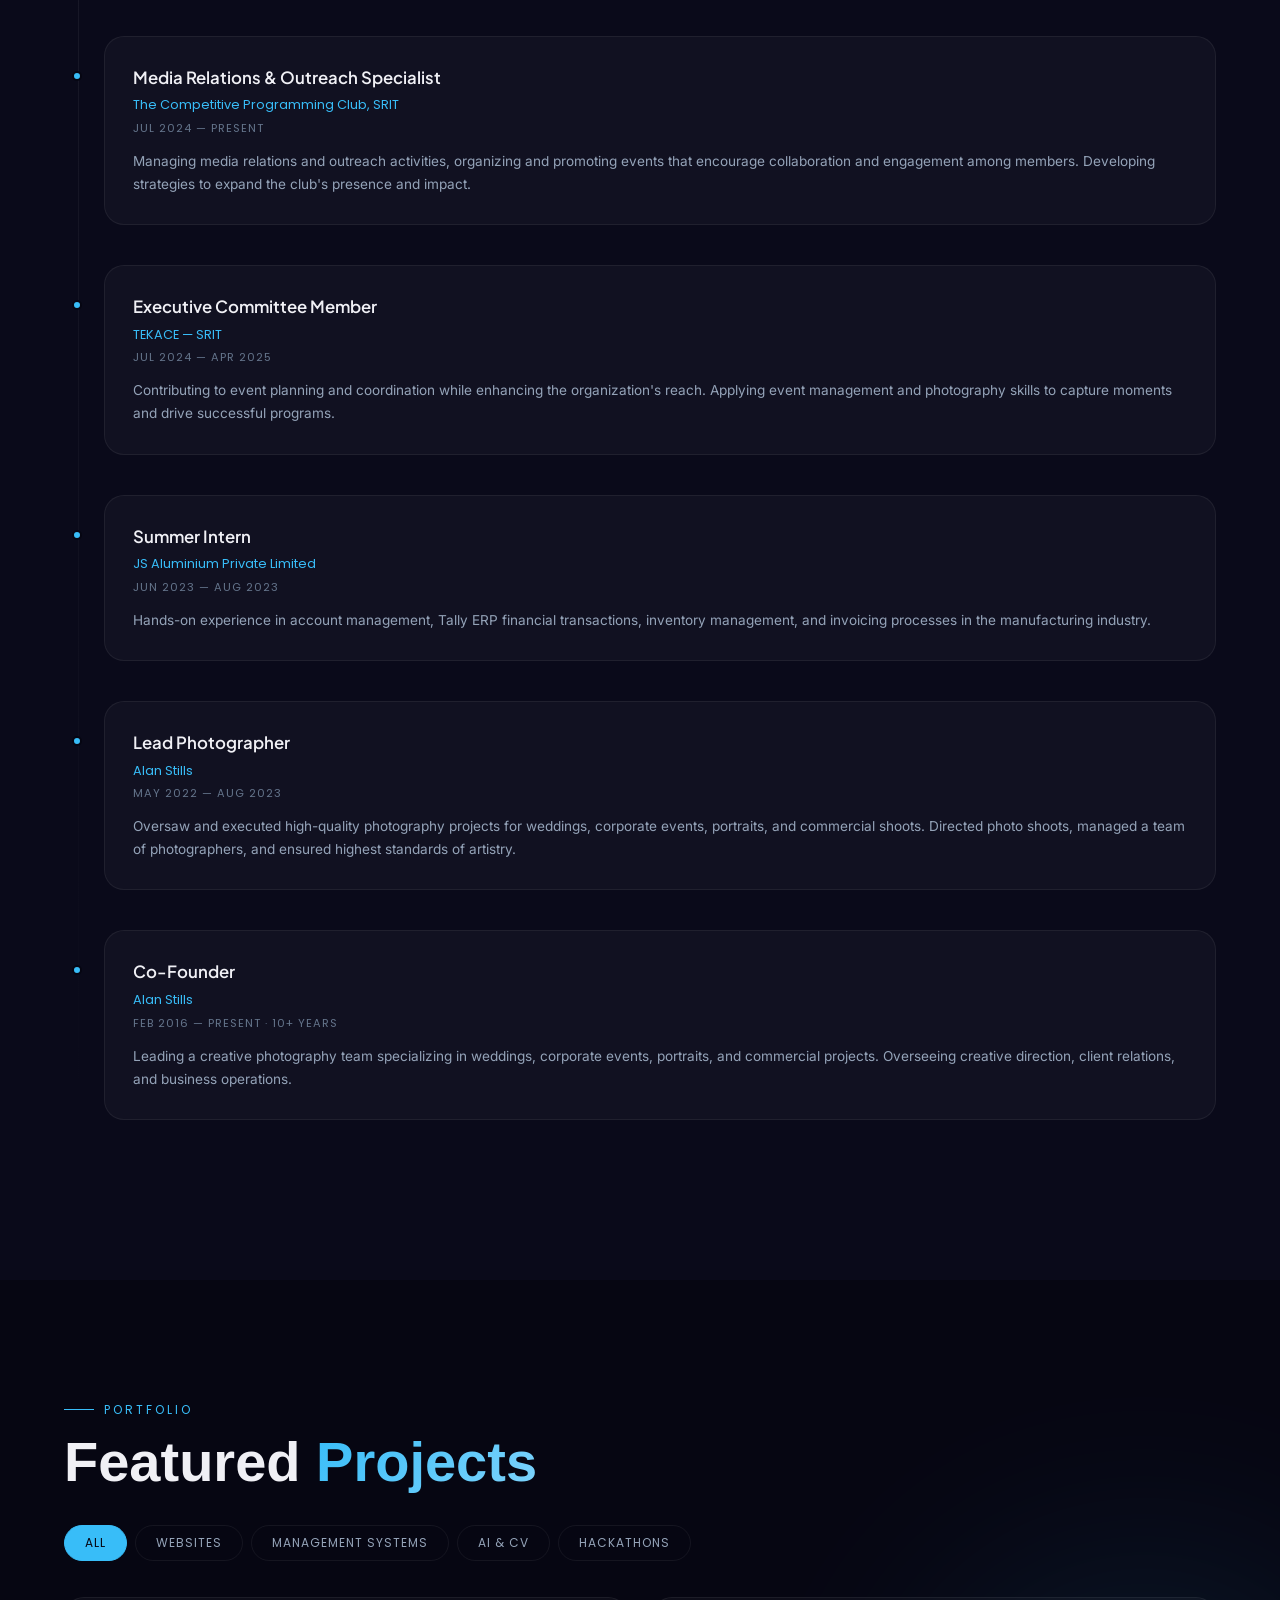
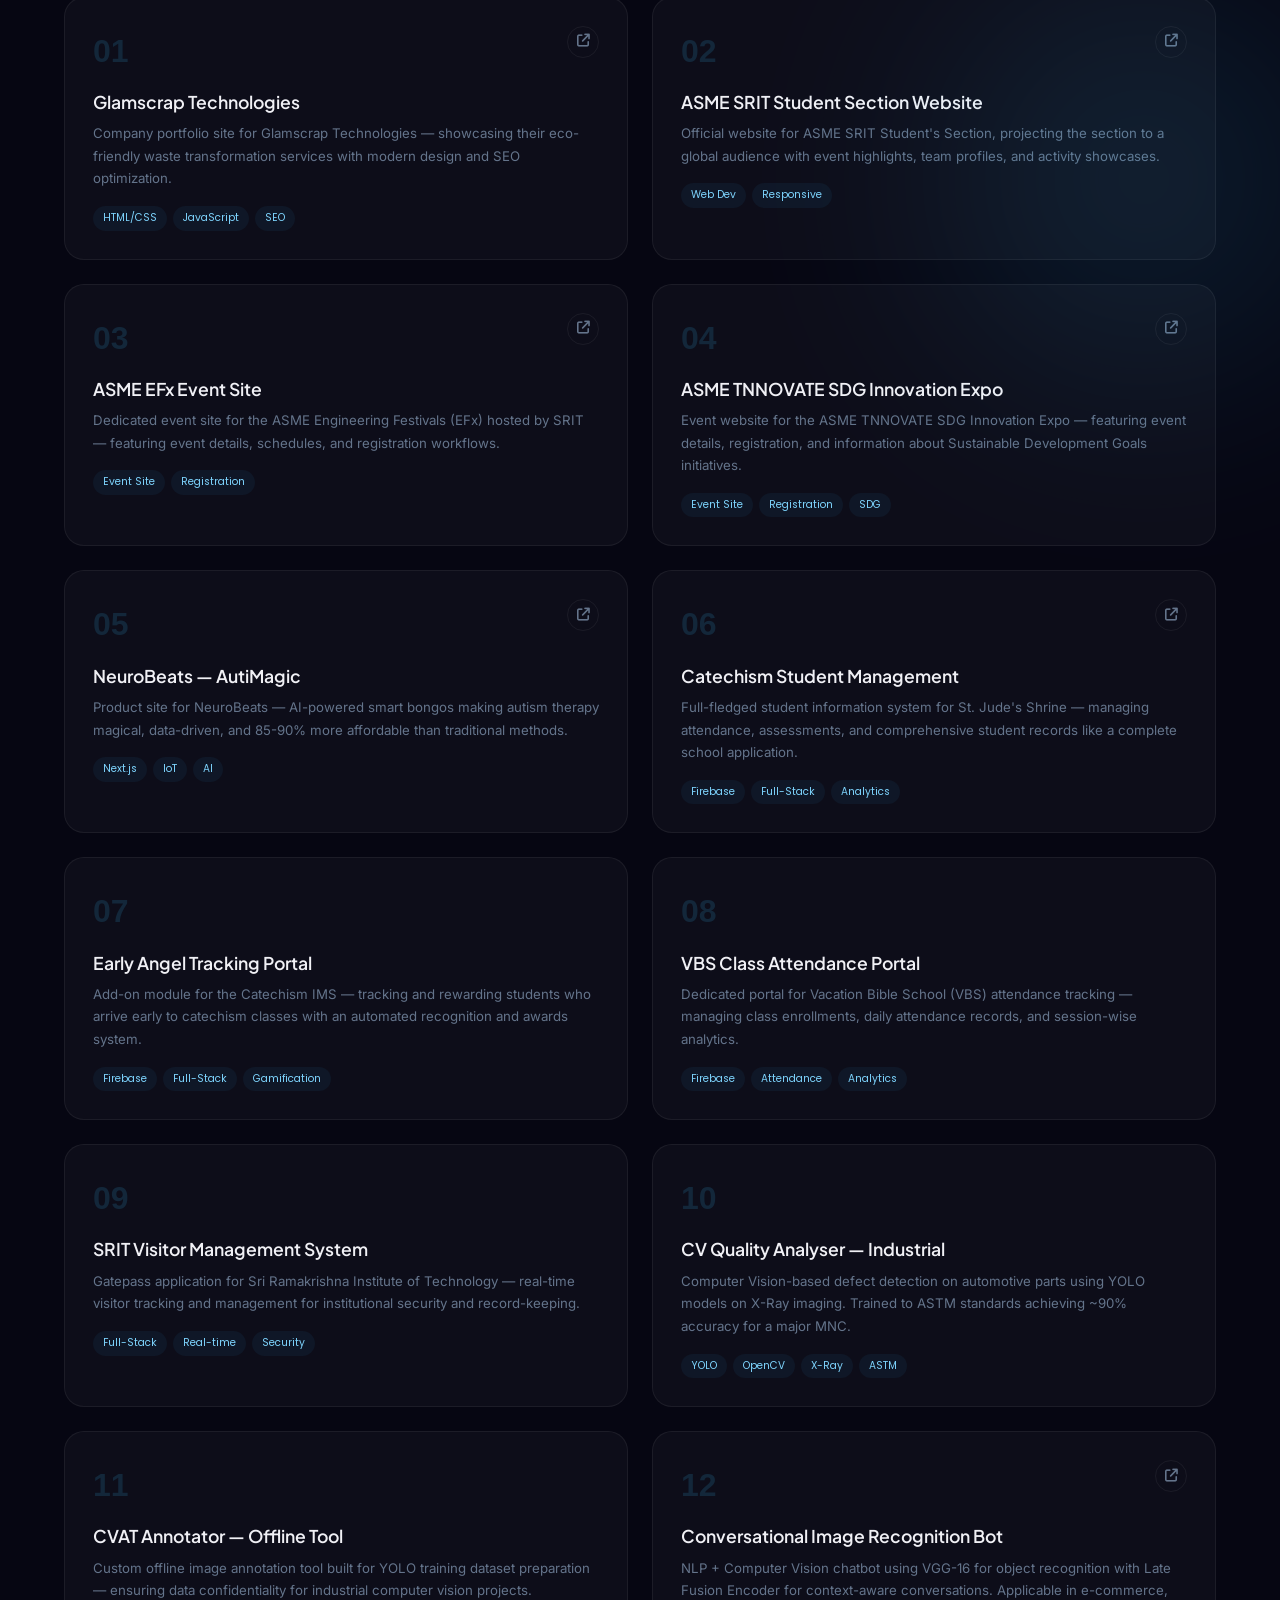
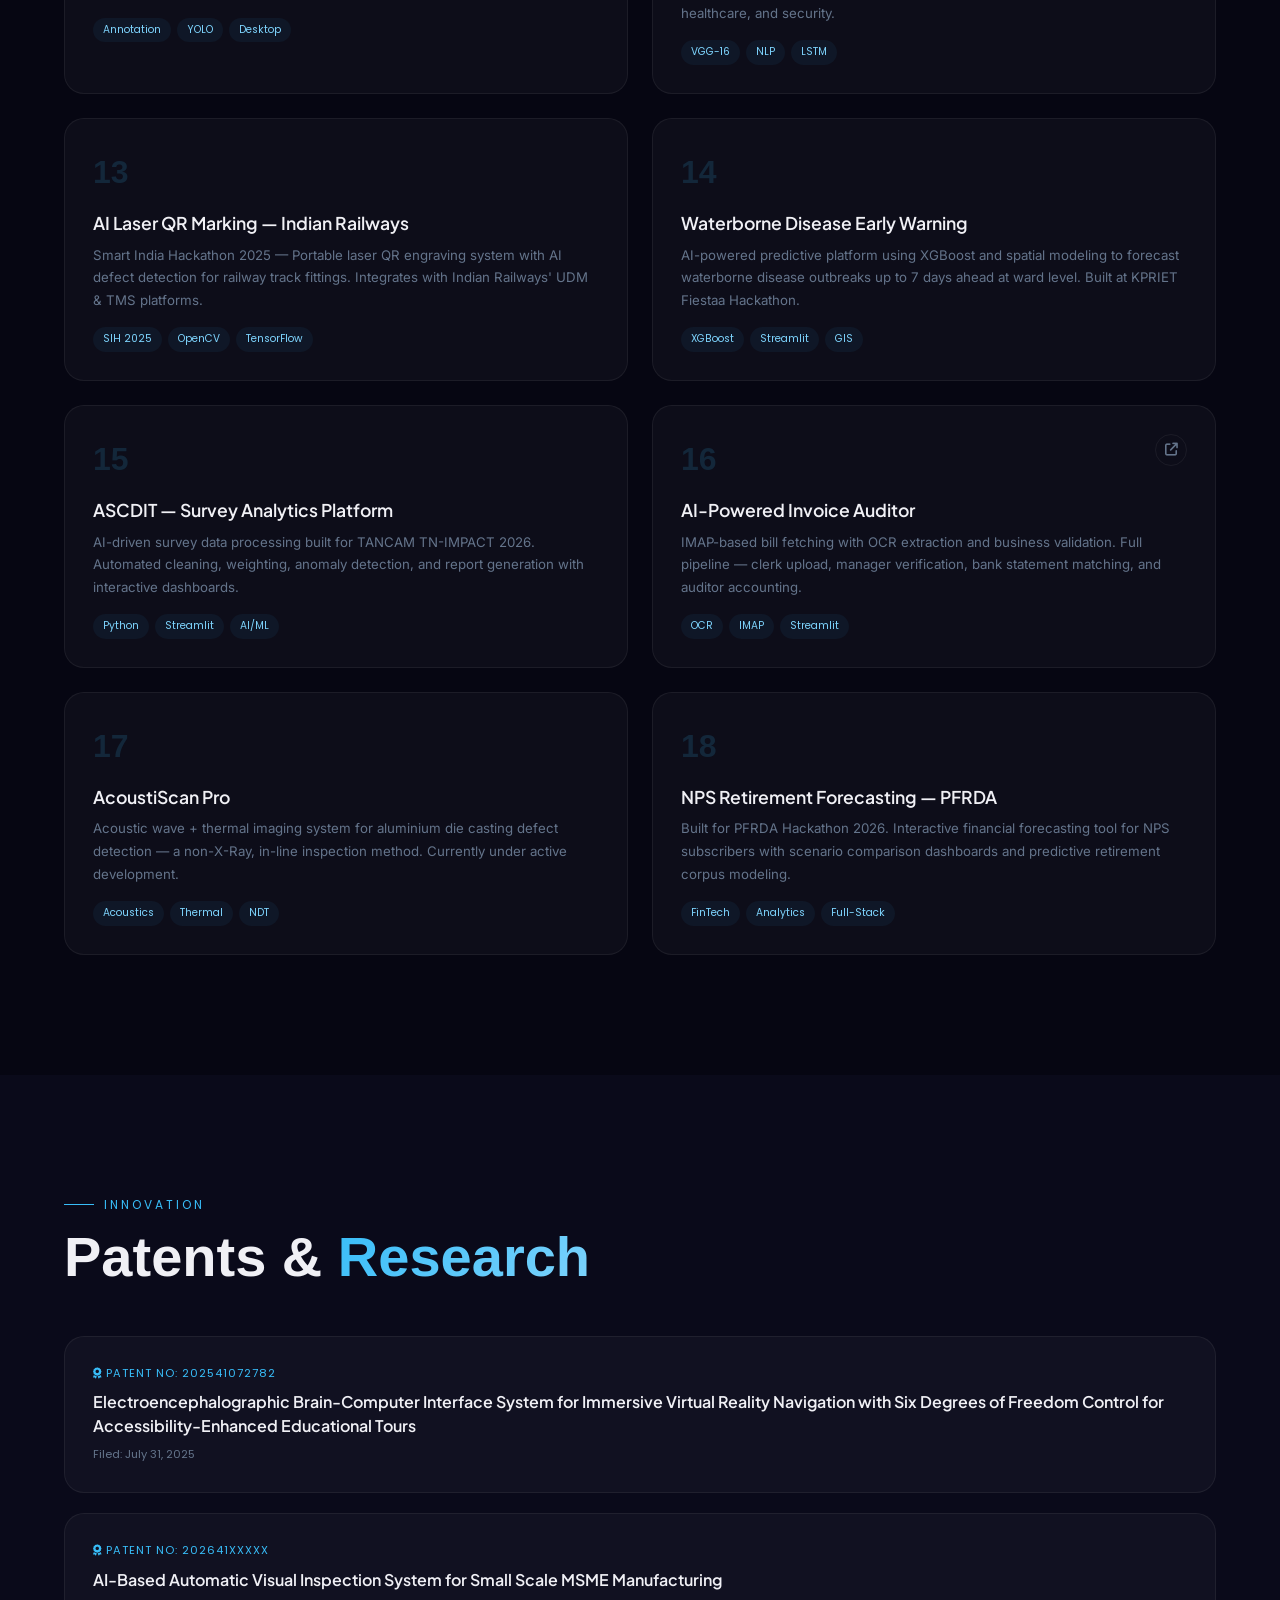
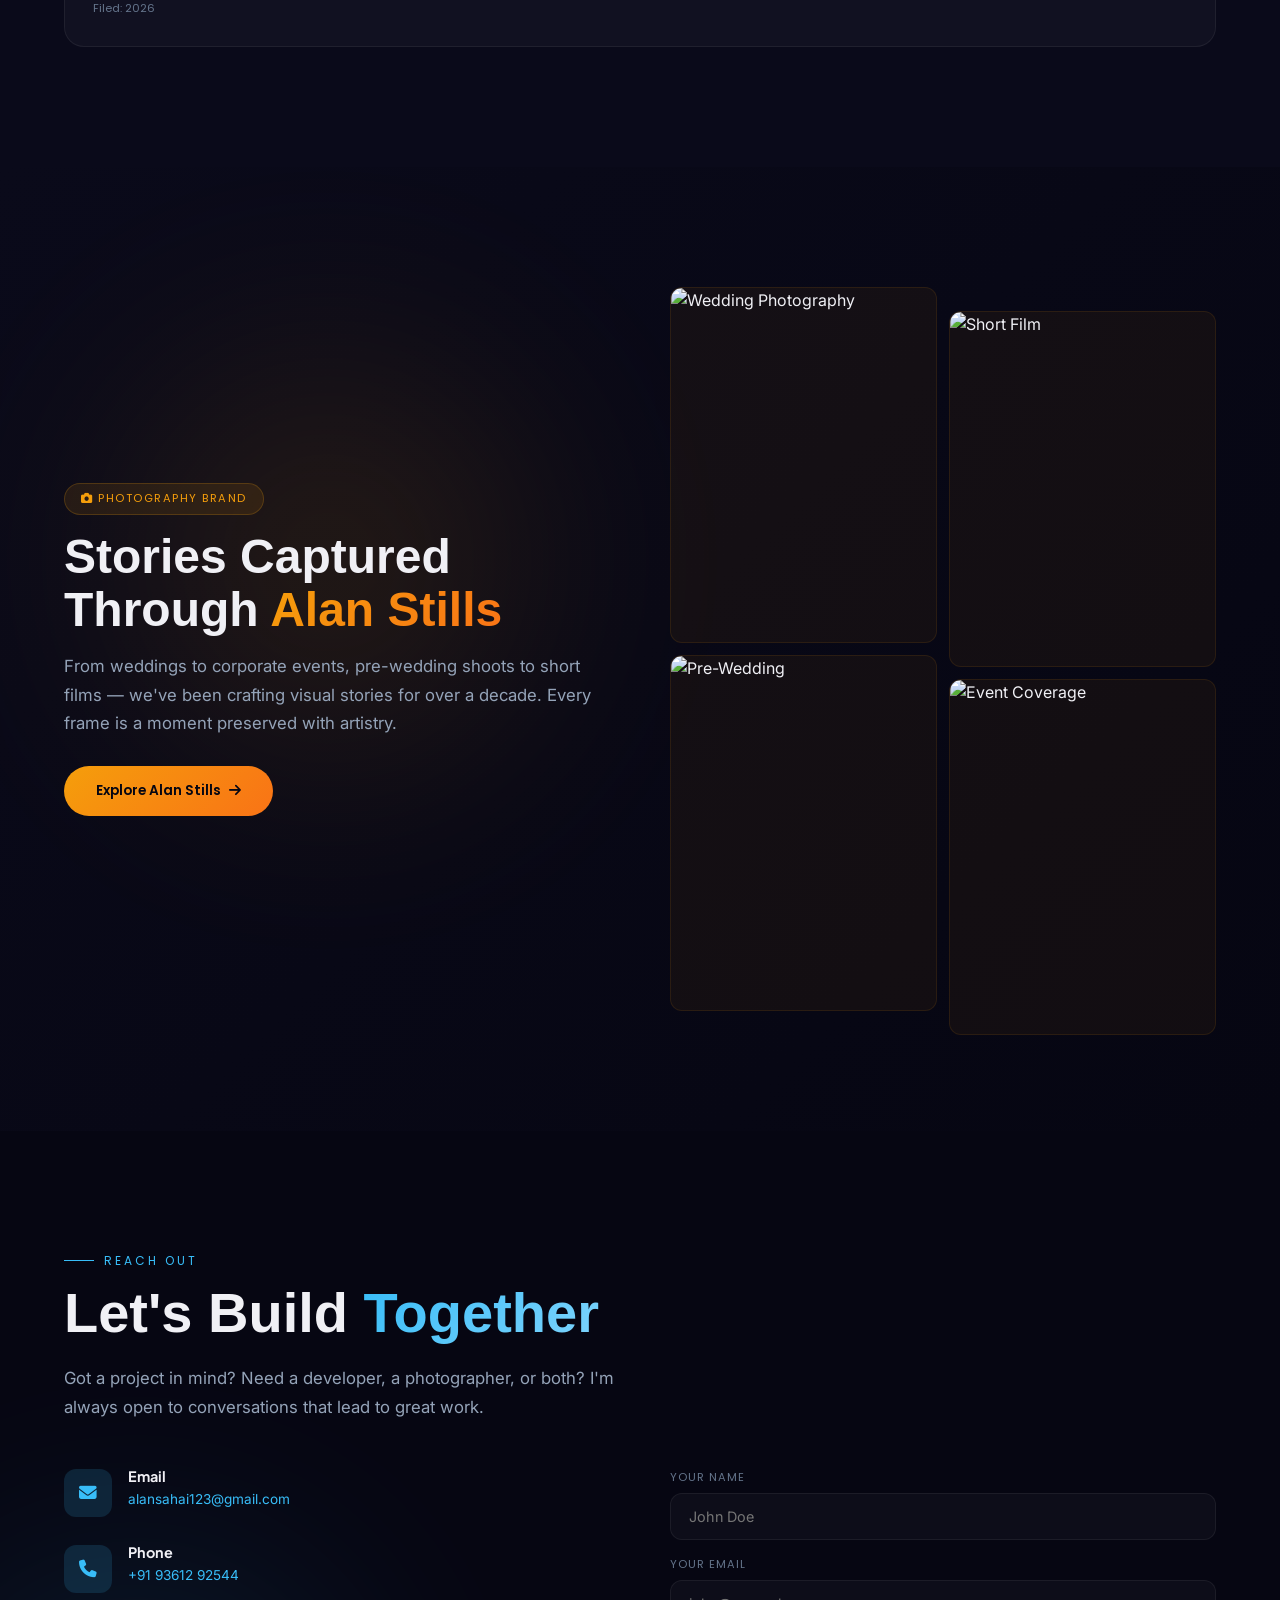
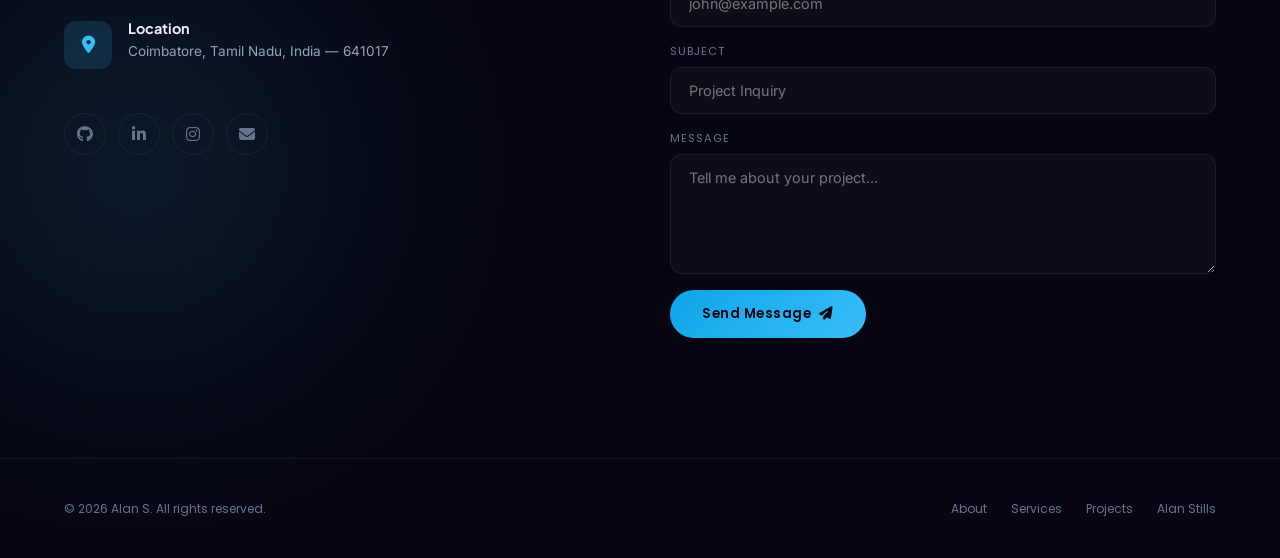
==== commit d4b6c080: "added ipr filing" ====
--- a/index.html
+++ b/index.html
@@ -47,7 +47,7 @@
                 <a href="#services">Services</a>
                 <a href="#experience">Experience</a>
                 <a href="#projects">Projects</a>
-                <!-- <a href="#stills">Alan Stills</a> -->
+                <a href="#stills">Alan Stills</a>
                 <a href="#contact">Contact</a>
             </div>
             <a href="#contact" class="nav-cta">Let's Talk</a>
@@ -217,13 +217,21 @@
                     </div>
                 </div>
                 <div class="service-card reveal stagger-6">
+                    <div class="service-icon"><i class="fa-solid fa-scale-balanced"></i></div>
+                    <h3>IPR Filing (Utility Patents)</h3>
+                    <p>End-to-end intellectual property filing assistance for utility patents — from prior art research
+                        and claim drafting to application preparation and submission support.</p>
+                    <div class="service-tags"><span>Patent Drafting</span><span>USPTO</span><span>Claims</span><span>Prior Art</span>
+                    </div>
+                </div>
+                <div class="service-card reveal stagger-7">
                     <div class="service-icon"><i class="fa-solid fa-camera"></i></div>
                     <h3>Photography & Videography</h3>
                     <p>Through Alan Stills — capturing weddings, events, portraits, and commercial projects with
                         cinematic quality. 10+ years of creative storytelling.</p>
                     <div class="service-tags"><span>Weddings</span><span>Events</span><span>Commercial</span></div>
                 </div>
-                <div class="service-card reveal stagger-1">
+                <div class="service-card reveal stagger-8">
                     <div class="service-icon"><i class="fa-solid fa-wand-magic-sparkles"></i></div>
                     <h3>Photo Editing & Retouching</h3>
                     <p>Professional photo editing, color grading, compositing, and retouching — transforming raw
@@ -231,7 +239,7 @@
                     <div class="service-tags"><span>Photoshop</span><span>Affinity Photo</span><span>Color
                             Grading</span><span>Retouching</span></div>
                 </div>
-                <div class="service-card reveal stagger-2">
+                <div class="service-card reveal stagger-9">
                     <div class="service-icon"><i class="fa-solid fa-film"></i></div>
                     <h3>Video Editing & Motion Graphics</h3>
                     <p>Cinematic video editing, motion graphics, visual effects, and color correction — from event
@@ -586,7 +594,7 @@
         </div>
     </section>
 
-    <!-- Alan Stills Teaser
+    <!-- Alan Stills Teaser -->
     <section class="stills-teaser section" id="stills">
         <div class="bg-glow bg-glow--warm" style="top:20%;left:10%;"></div>
         <div class="container">
@@ -612,7 +620,7 @@
                 </div>
             </div>
         </div>
-    </section> -->
+    </section>
 
     <!-- Contact -->
     <section class="section" id="contact">
@@ -717,7 +725,7 @@
                 <a href="#about">About</a>
                 <a href="#services">Services</a>
                 <a href="#projects">Projects</a>
-                <!-- <a href="alanstills.html">Alan Stills</a> -->
+                <a href="alanstills.html">Alan Stills</a>
             </div>
         </div>
     </footer>
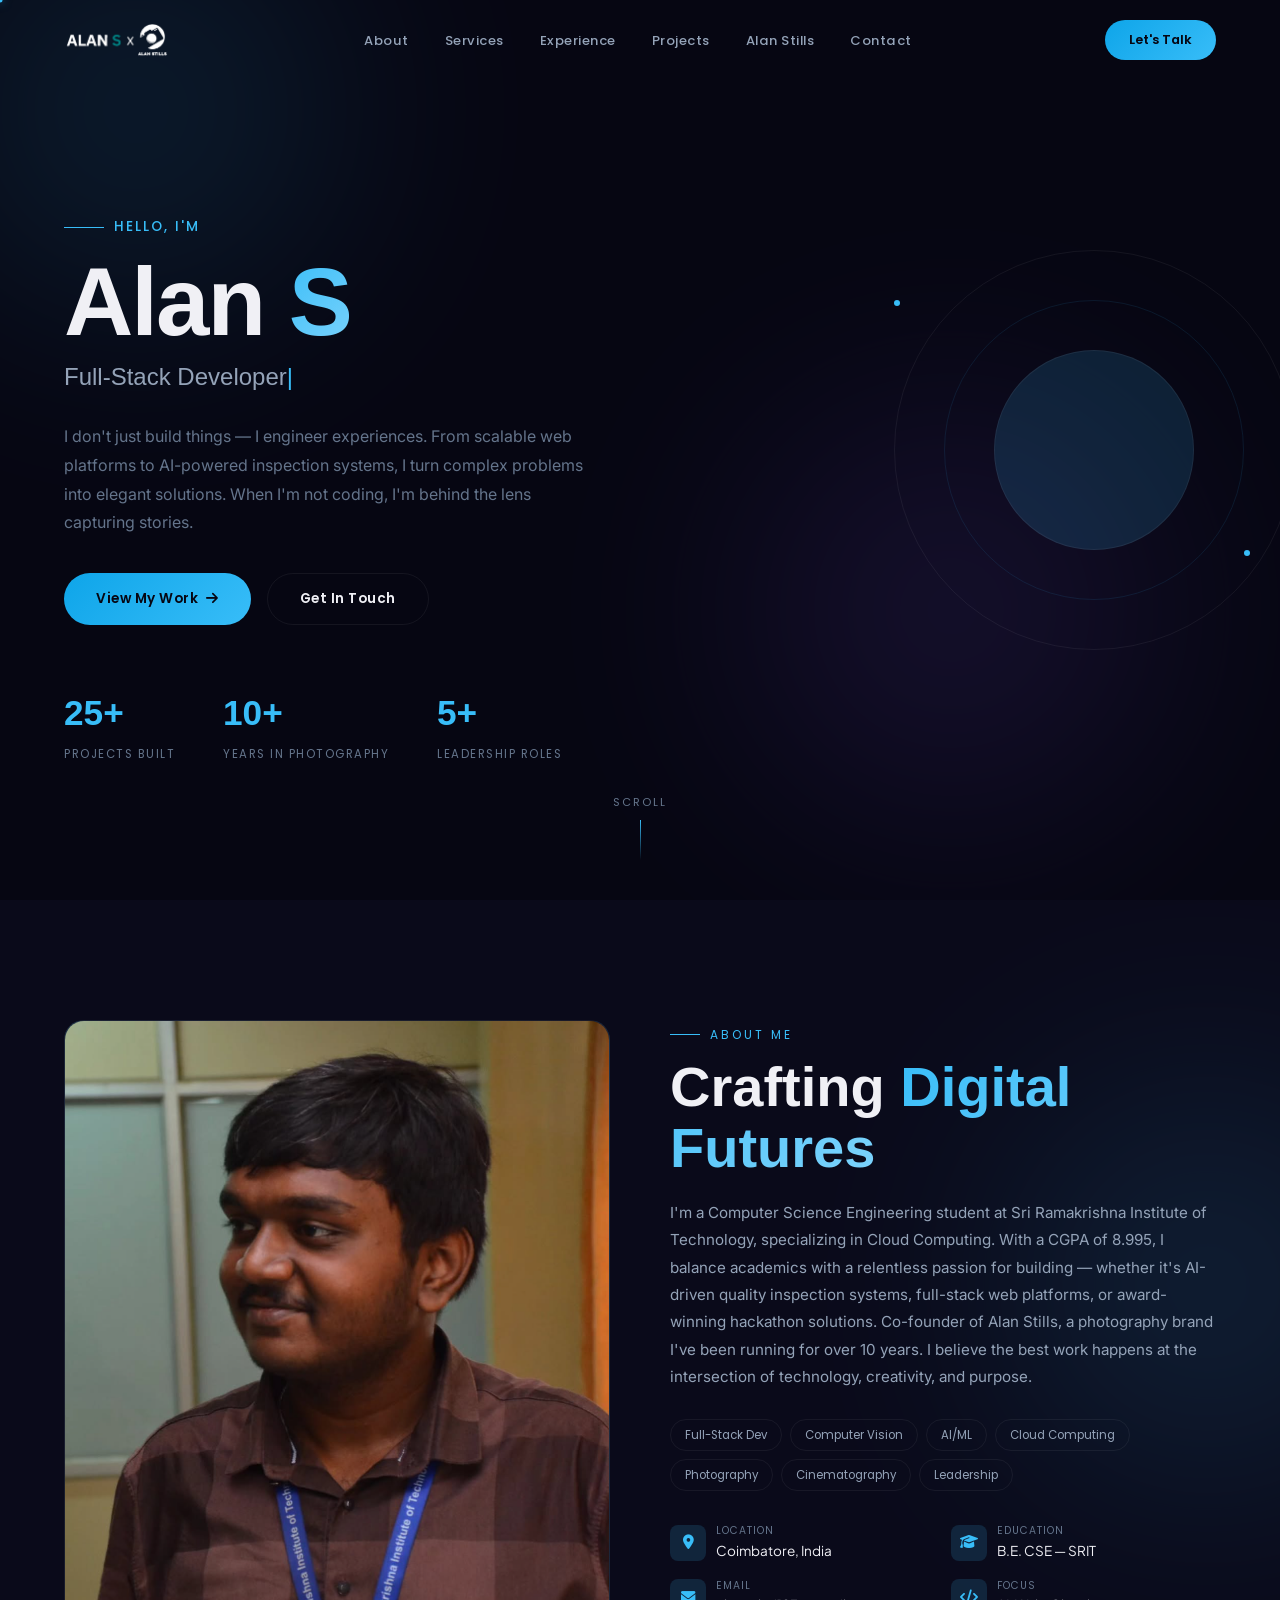
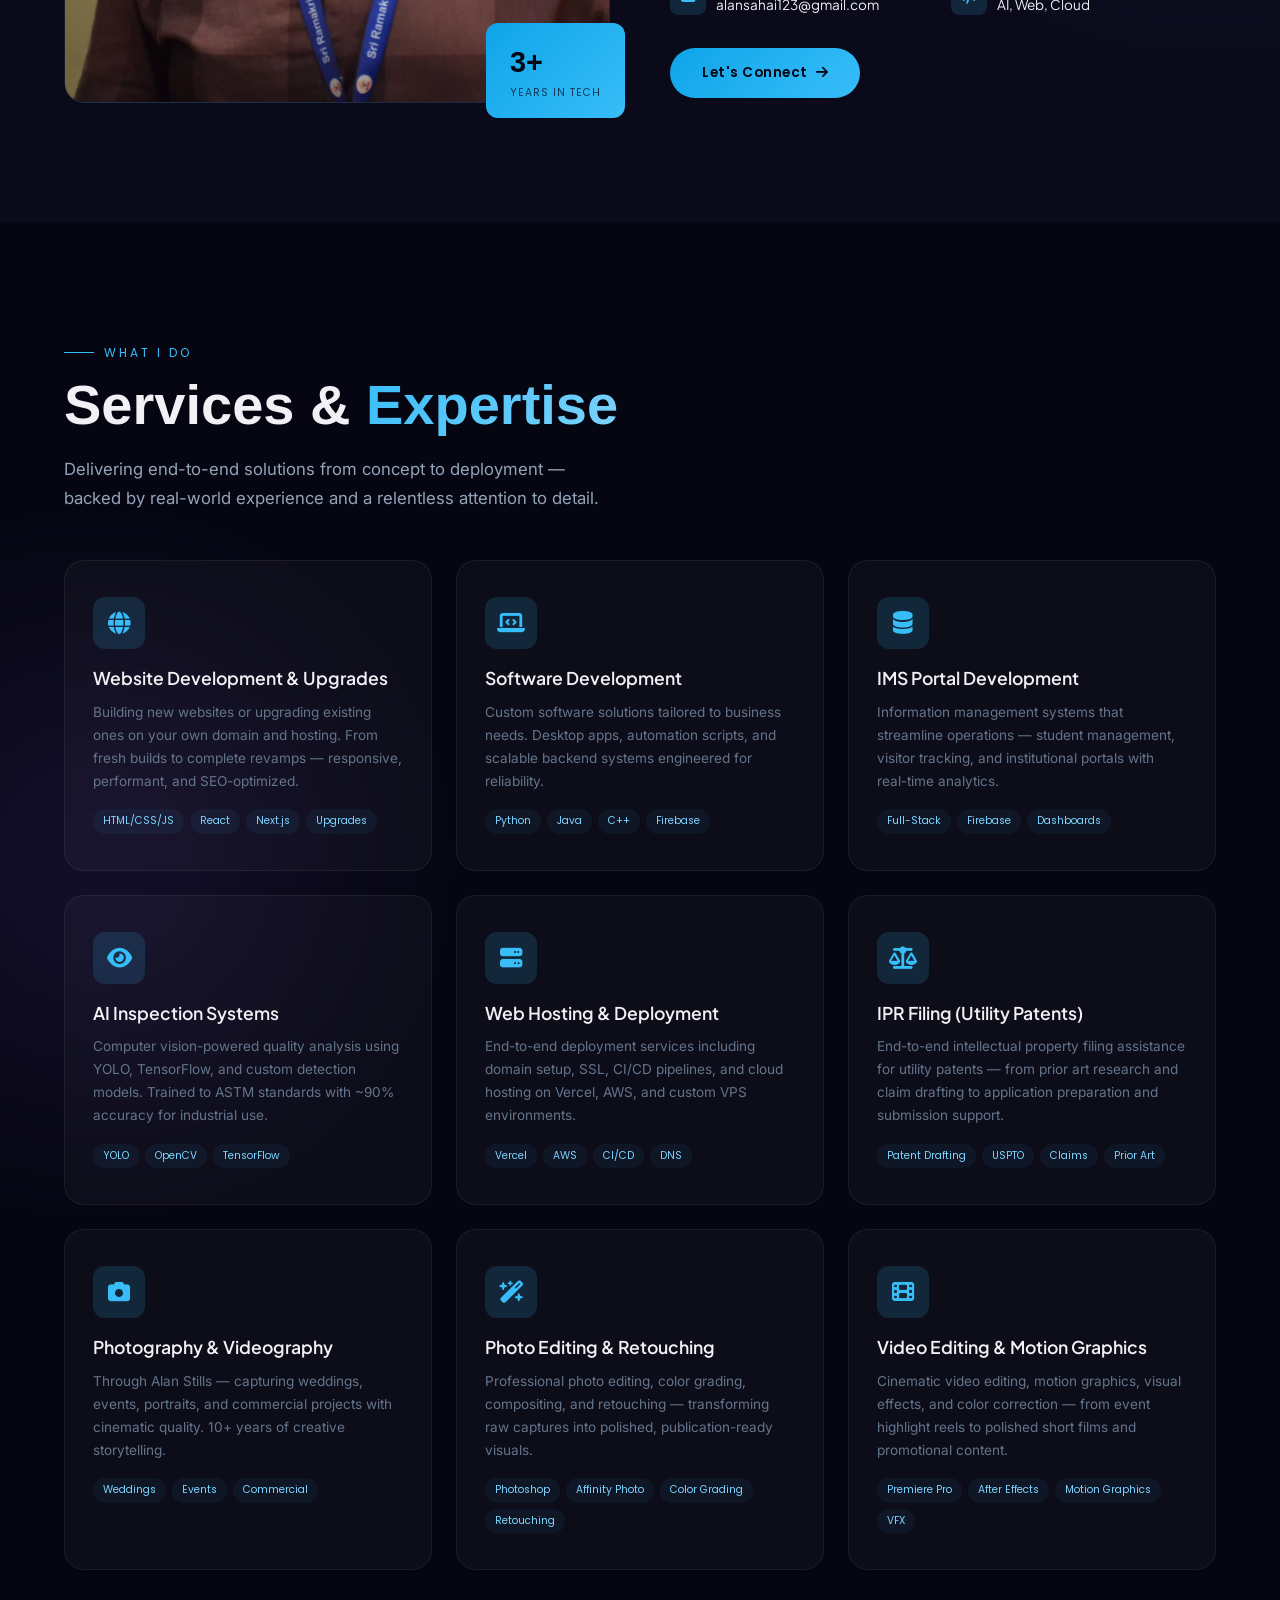
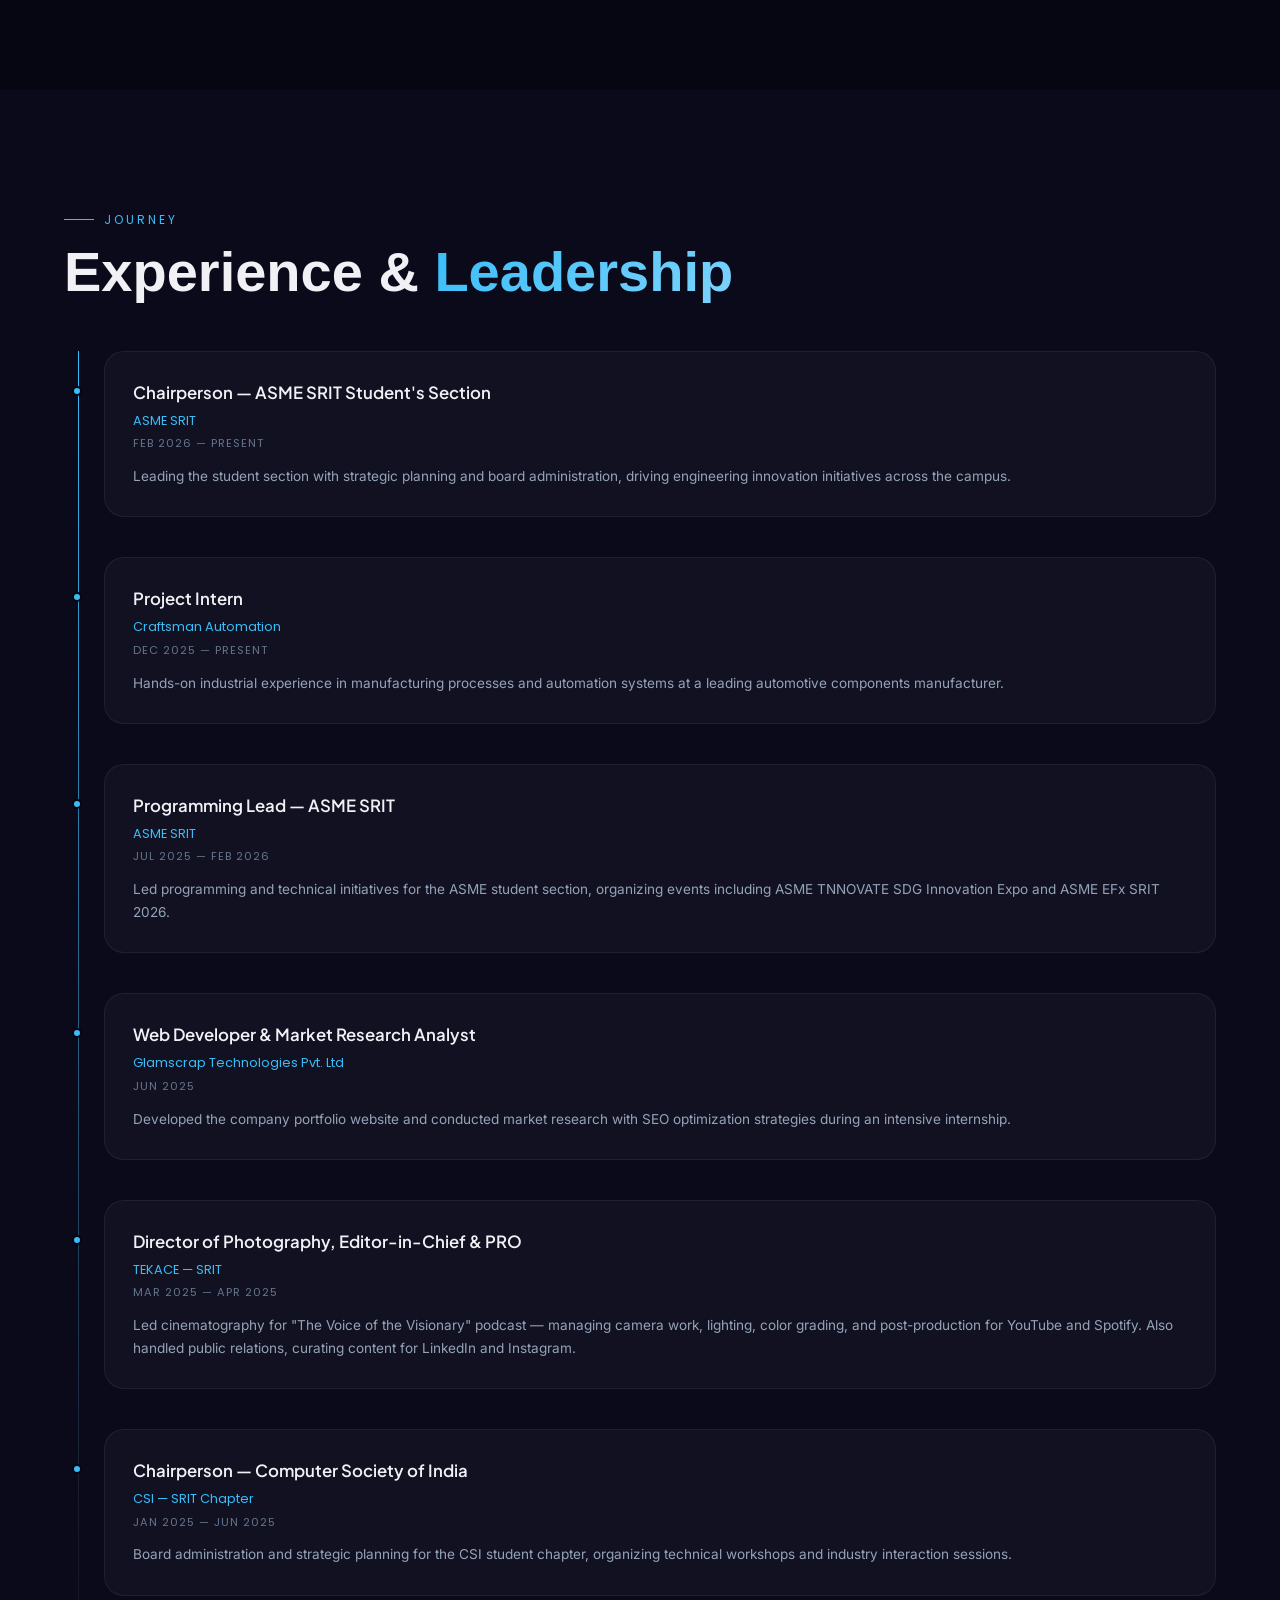
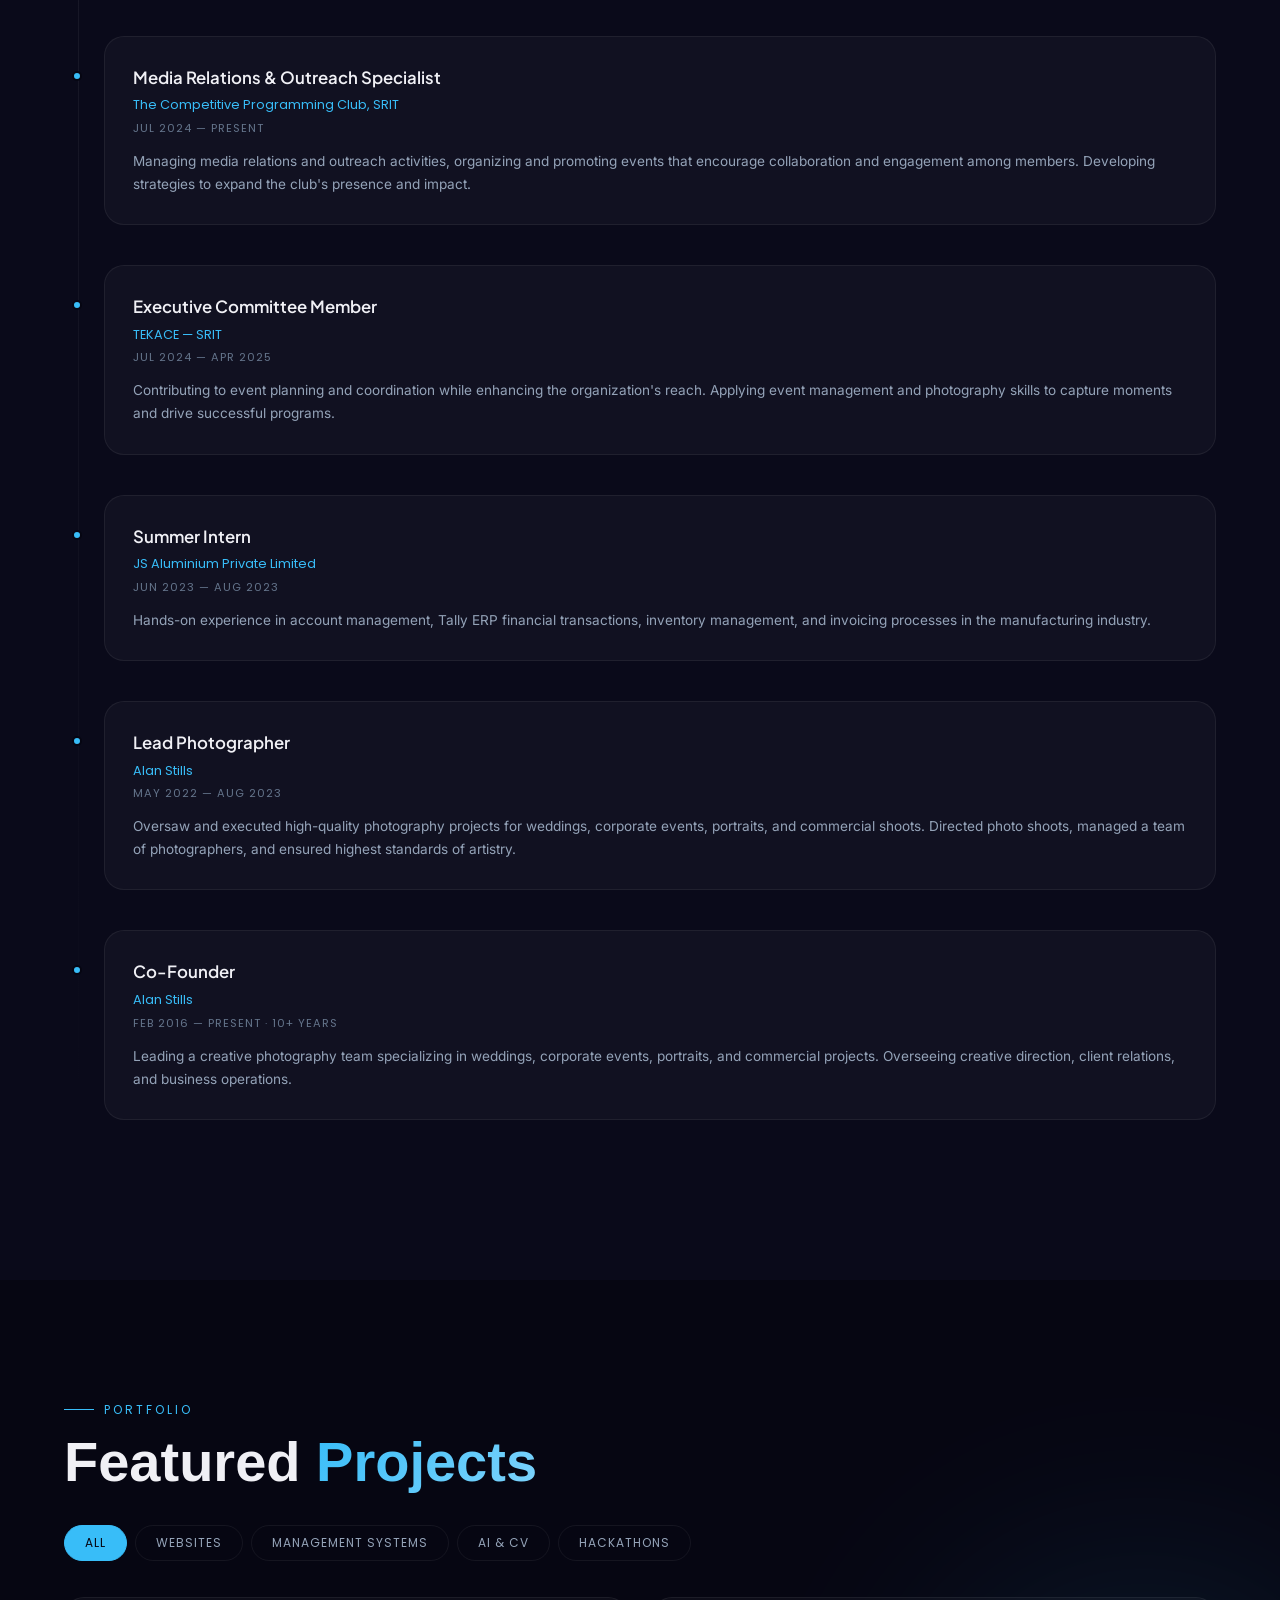
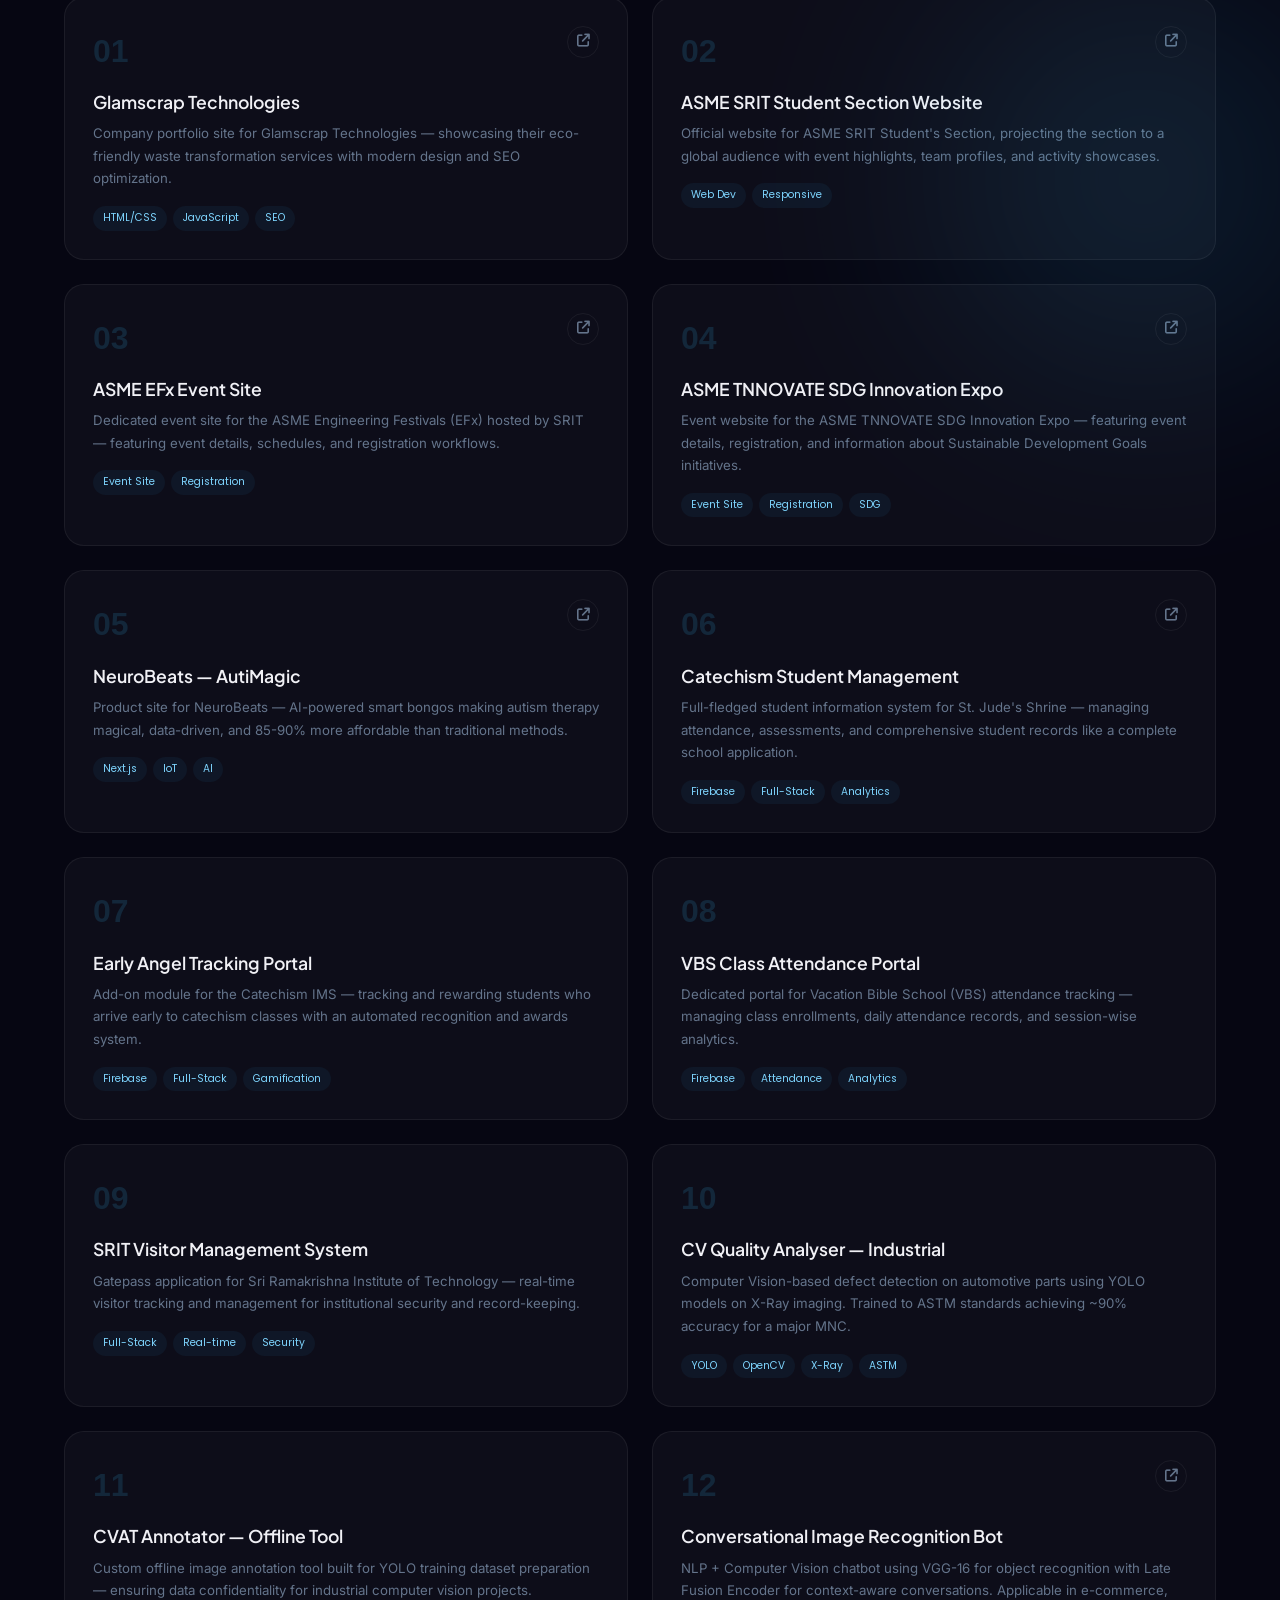
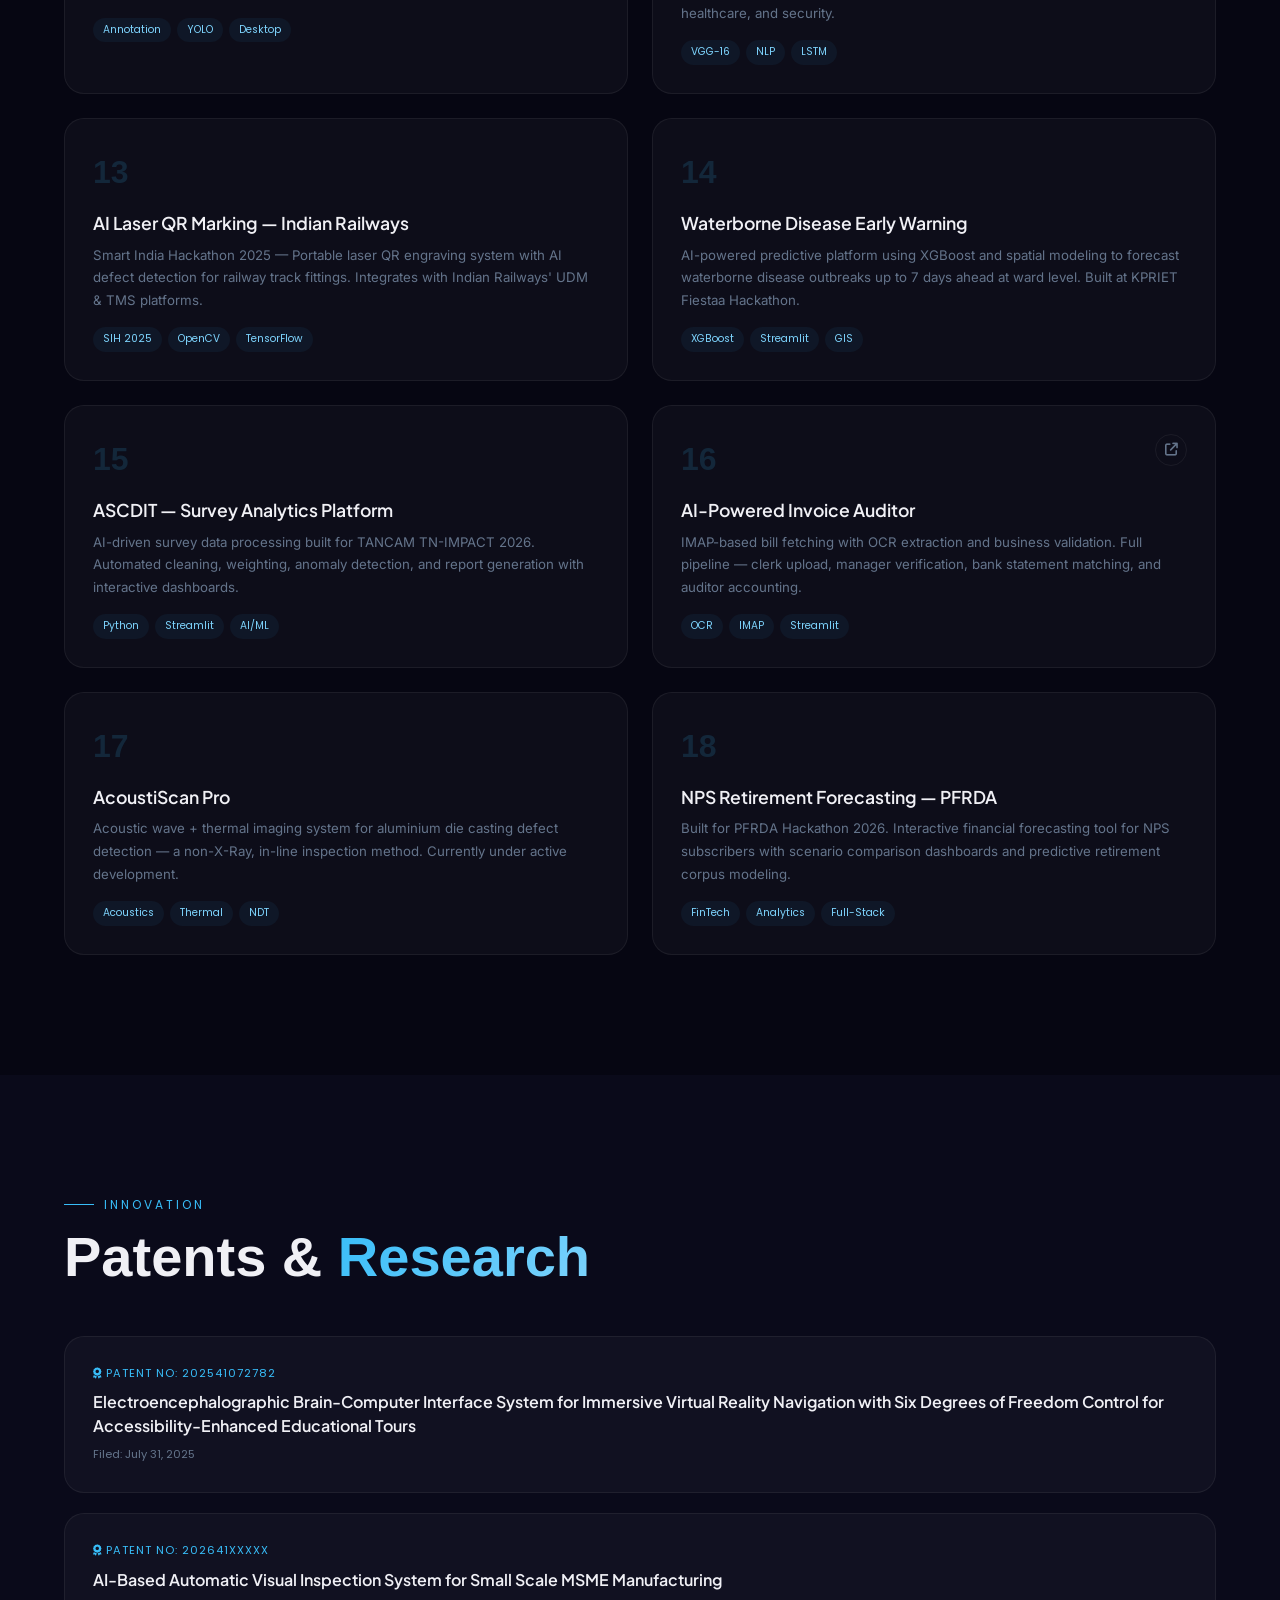
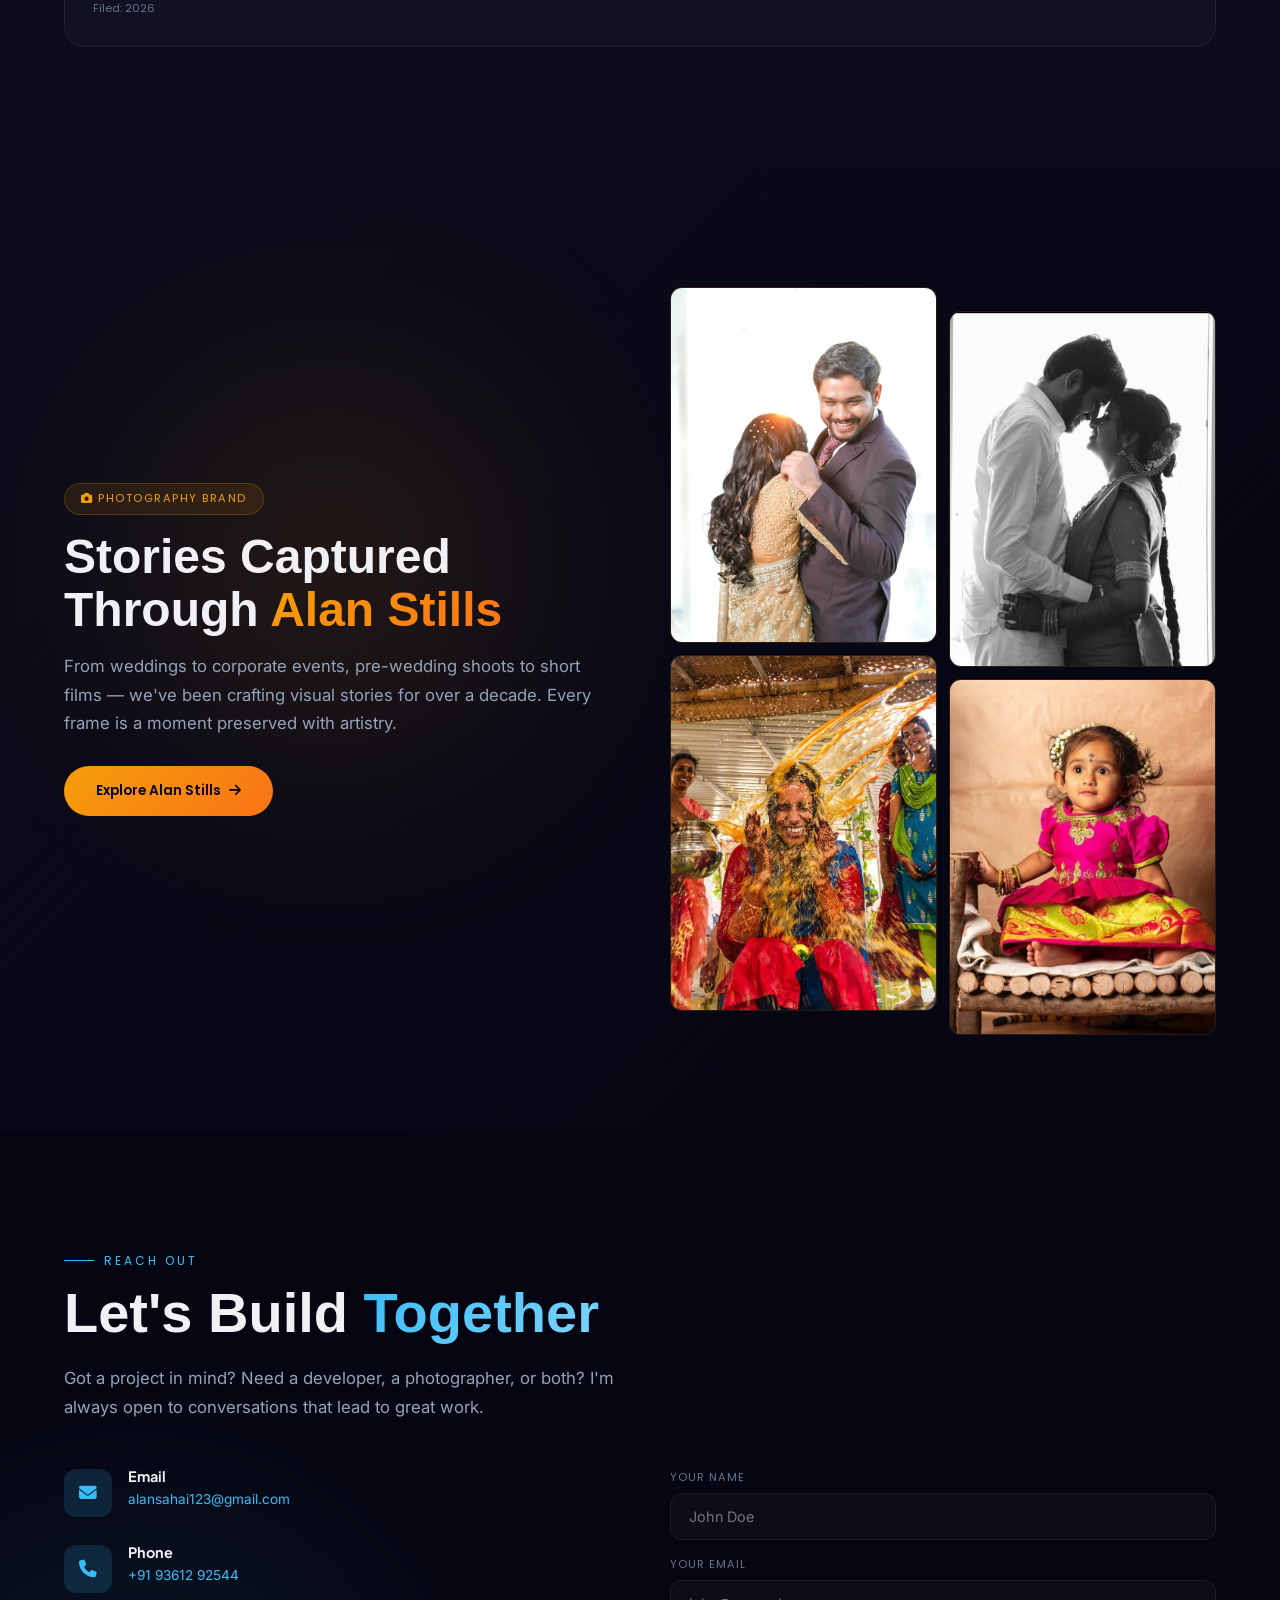
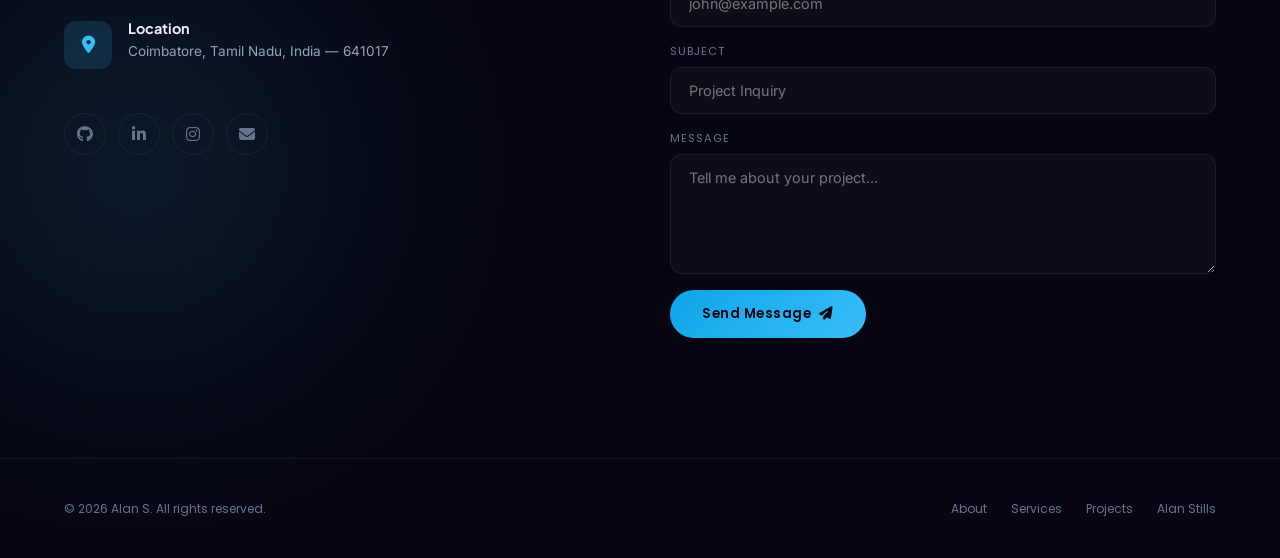
==== commit f48813a8: "fix- alanstills assets" ====
--- a/index.html
+++ b/index.html
@@ -221,7 +221,8 @@
                     <h3>IPR Filing (Utility Patents)</h3>
                     <p>End-to-end intellectual property filing assistance for utility patents — from prior art research
                         and claim drafting to application preparation and submission support.</p>
-                    <div class="service-tags"><span>Patent Drafting</span><span>USPTO</span><span>Claims</span><span>Prior Art</span>
+                    <div class="service-tags"><span>Patent
+                            Drafting</span><span>USPTO</span><span>Claims</span><span>Prior Art</span>
                     </div>
                 </div>
                 <div class="service-card reveal stagger-7">
@@ -609,13 +610,13 @@
                             class="fa-solid fa-arrow-right"></i></a>
                 </div>
                 <div class="stills-teaser-visual reveal-right">
-                    <div class="stills-thumb"><img src="assets/stills-1.jpg" alt="Wedding Photography"
+                    <div class="stills-thumb"><img src="assets/stills-1.png" alt="Wedding Photography"
                             style="width:100%;height:100%;object-fit:cover;"></div>
-                    <div class="stills-thumb"><img src="assets/stills-2.jpg" alt="Short Film"
+                    <div class="stills-thumb"><img src="assets/stills-2.png" alt="Short Film"
                             style="width:100%;height:100%;object-fit:cover;"></div>
-                    <div class="stills-thumb"><img src="assets/stills-3.jpg" alt="Pre-Wedding"
+                    <div class="stills-thumb"><img src="assets/stills-3.png" alt="Pre-Wedding"
                             style="width:100%;height:100%;object-fit:cover;"></div>
-                    <div class="stills-thumb"><img src="assets/stills-4.jpg" alt="Event Coverage"
+                    <div class="stills-thumb"><img src="assets/stills-4.png" alt="Event Coverage"
                             style="width:100%;height:100%;object-fit:cover;"></div>
                 </div>
             </div>
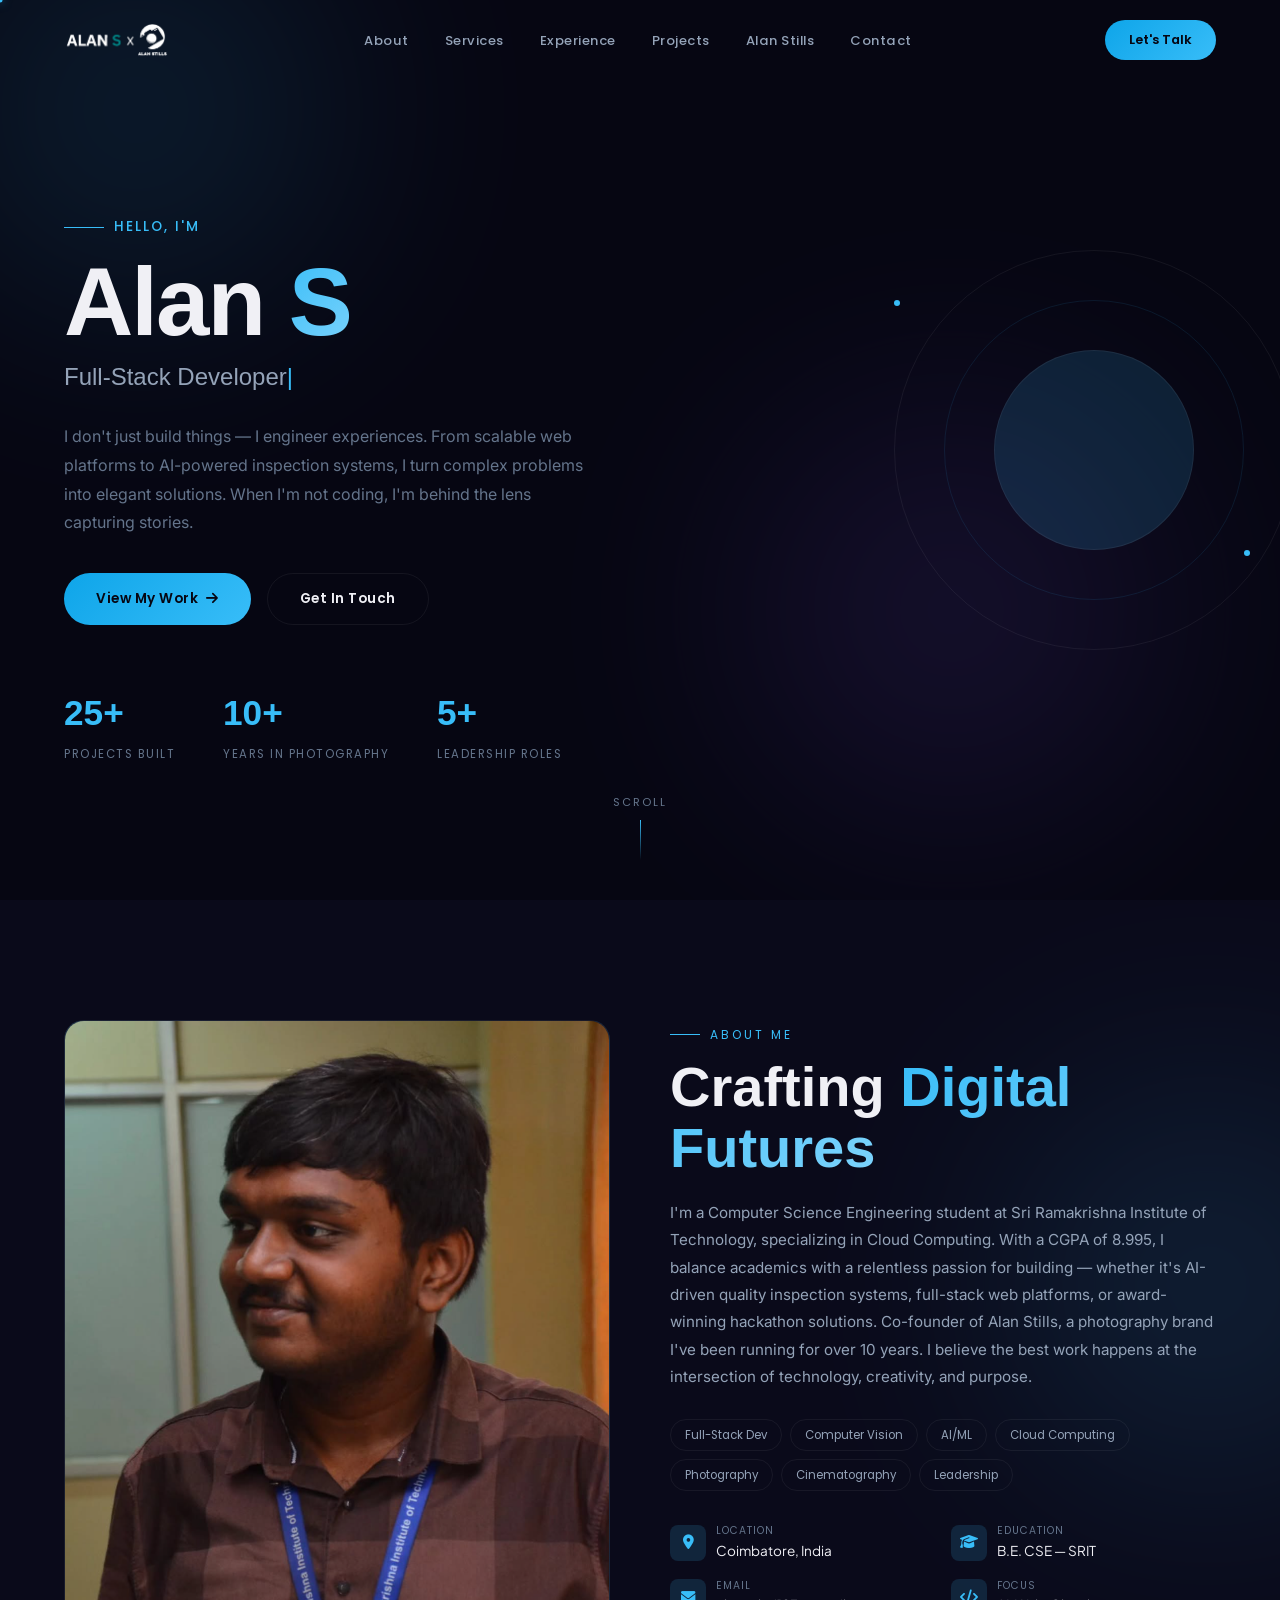
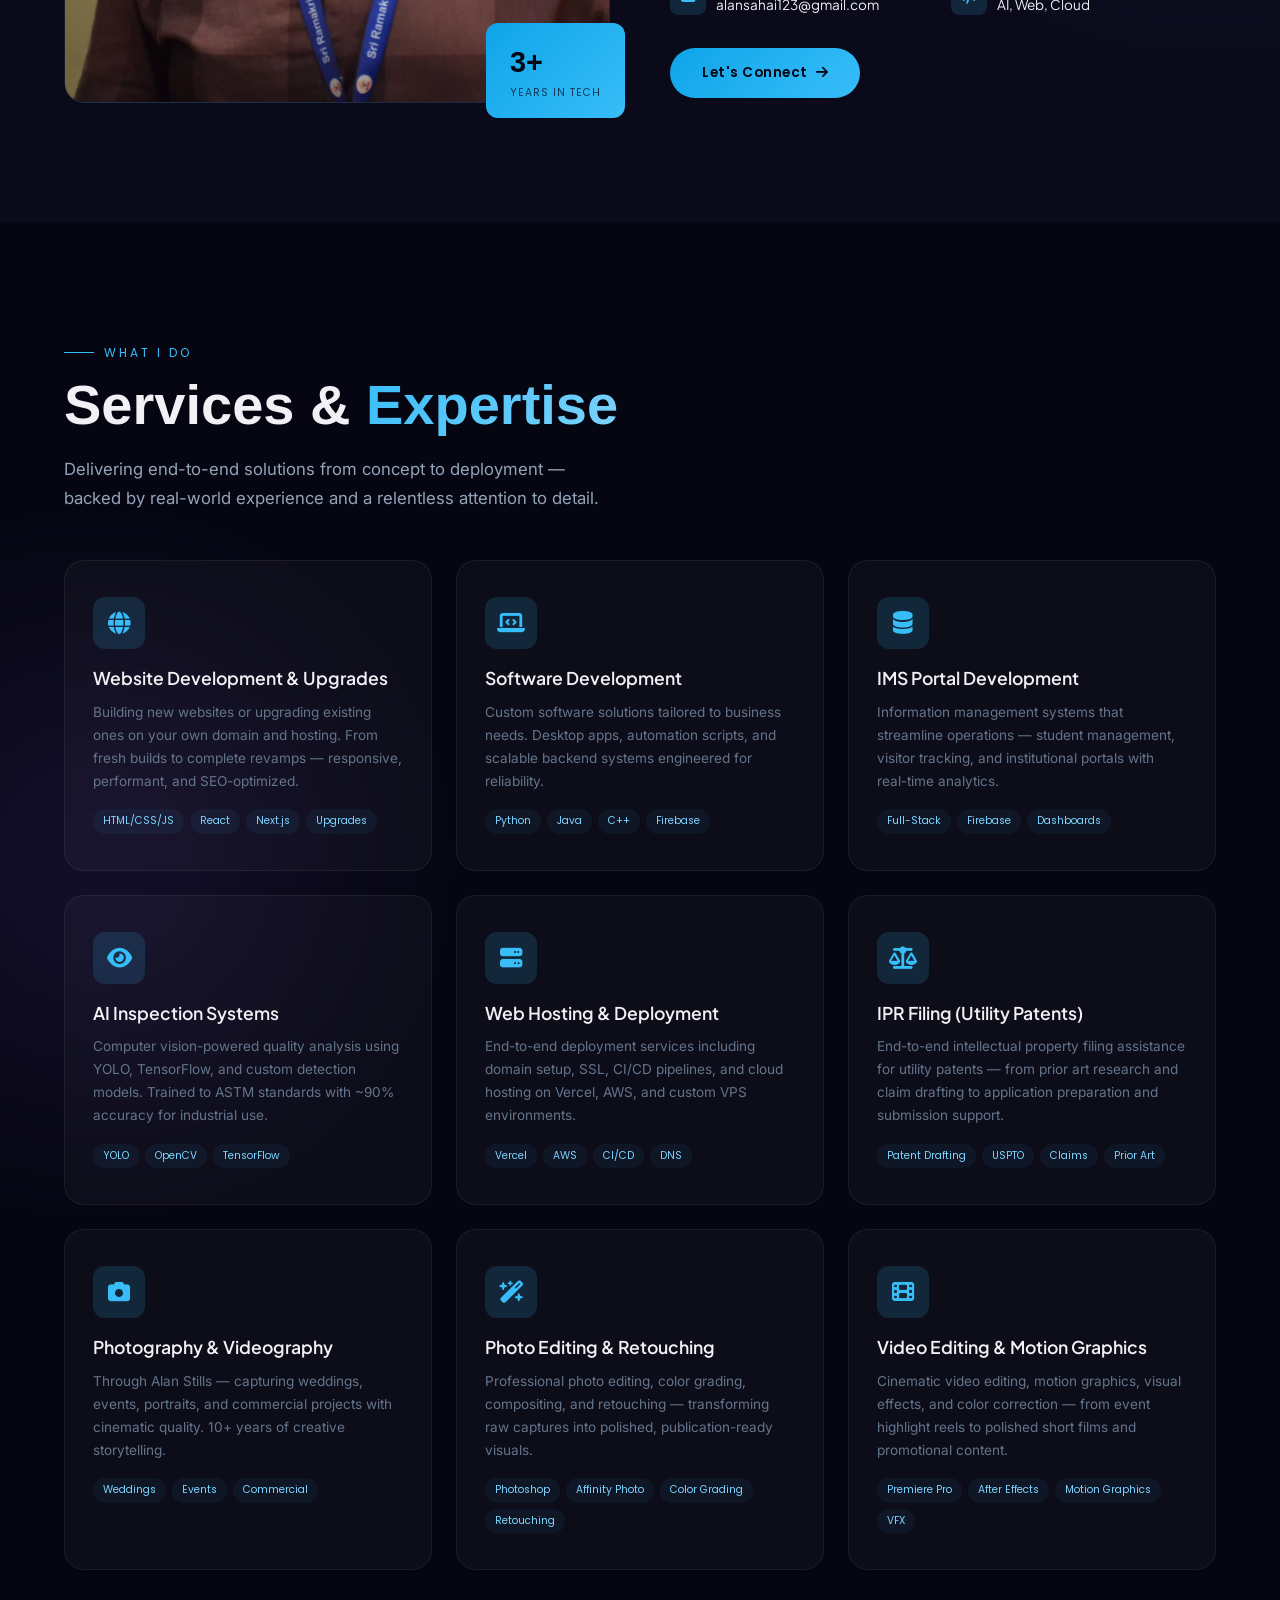
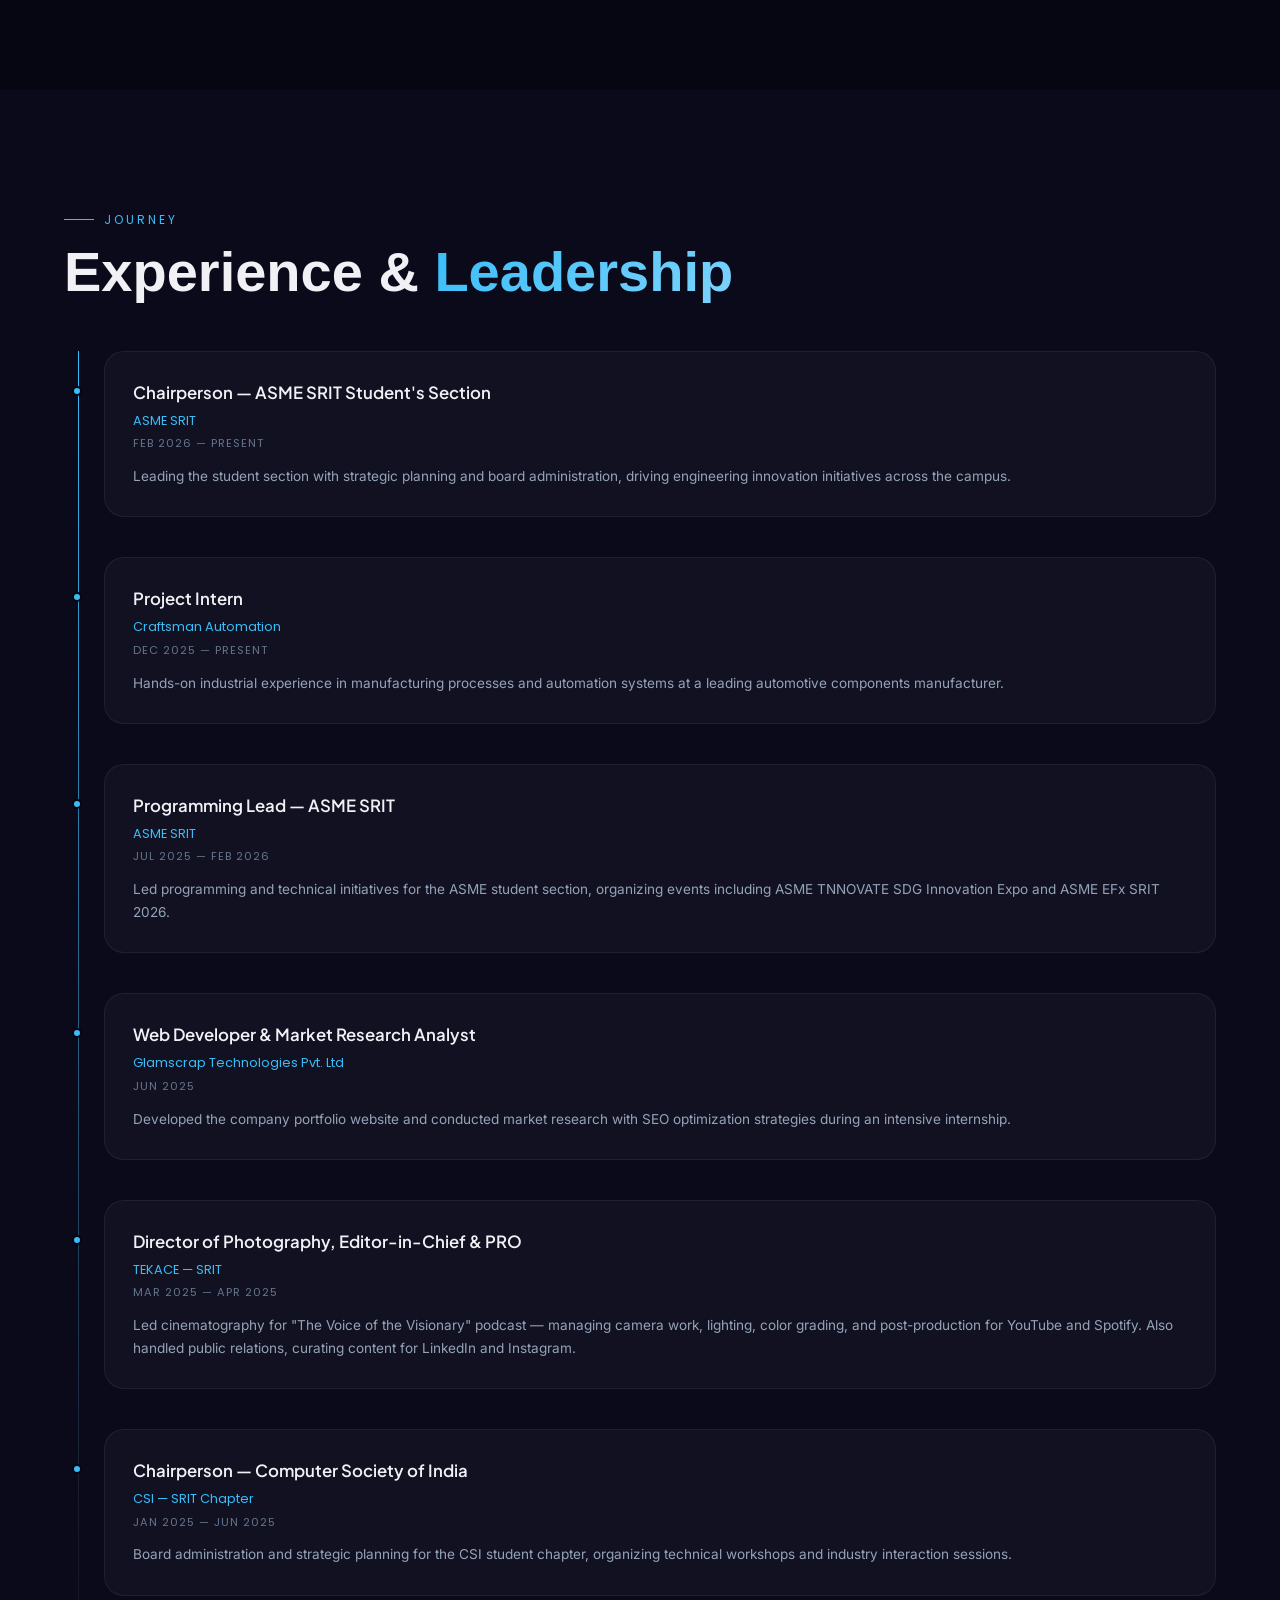
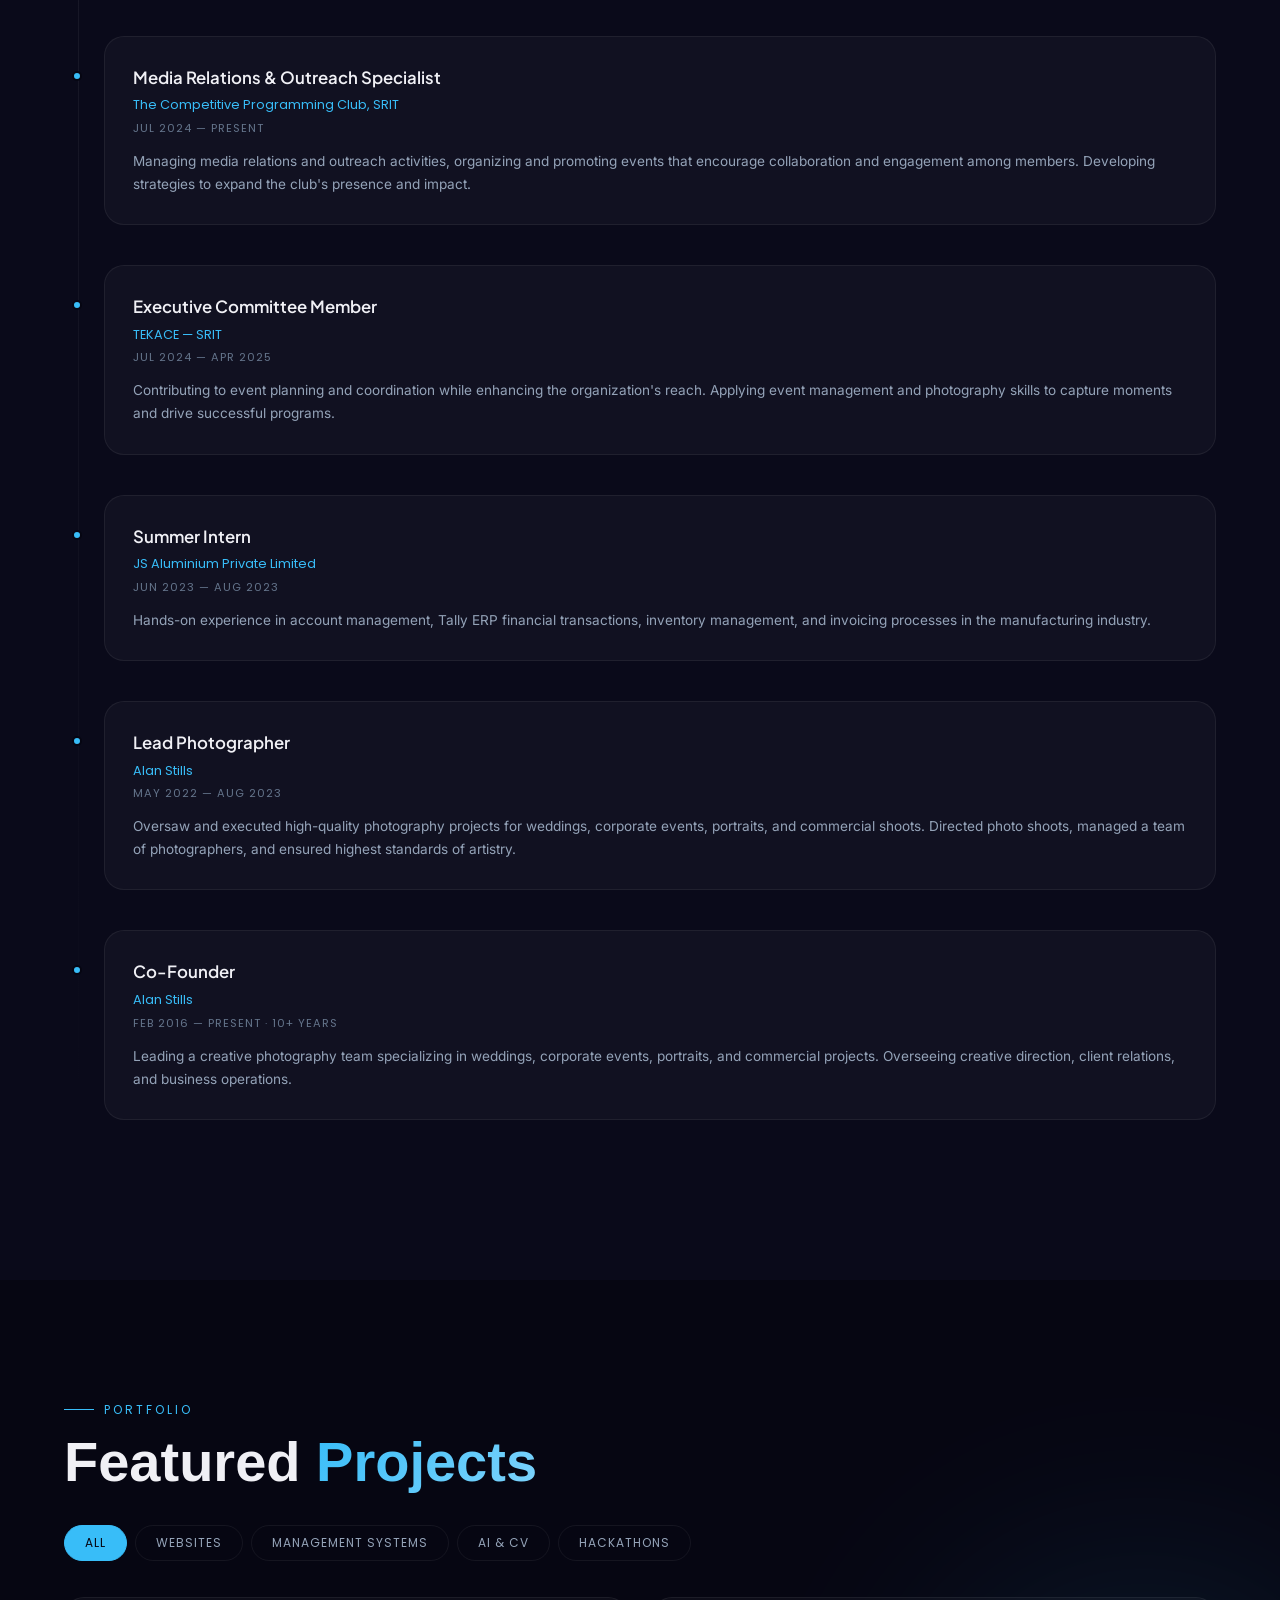
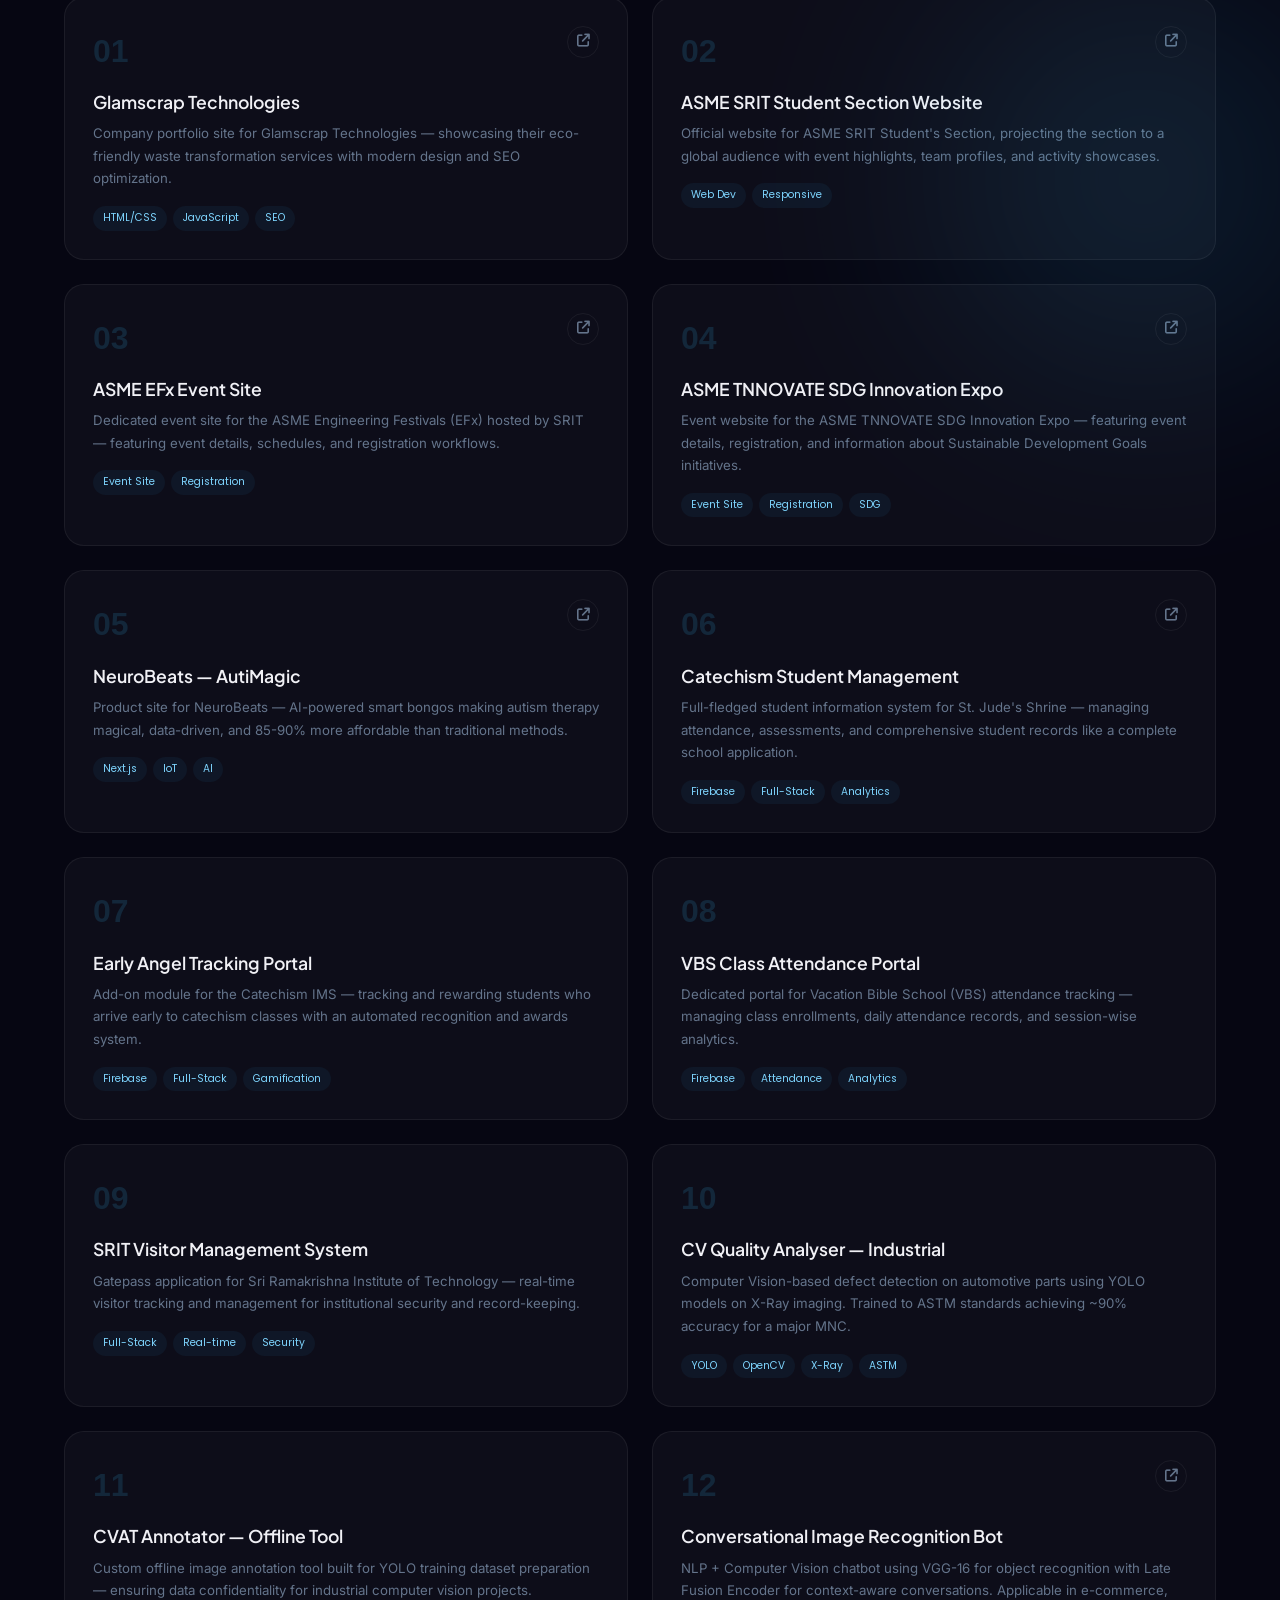
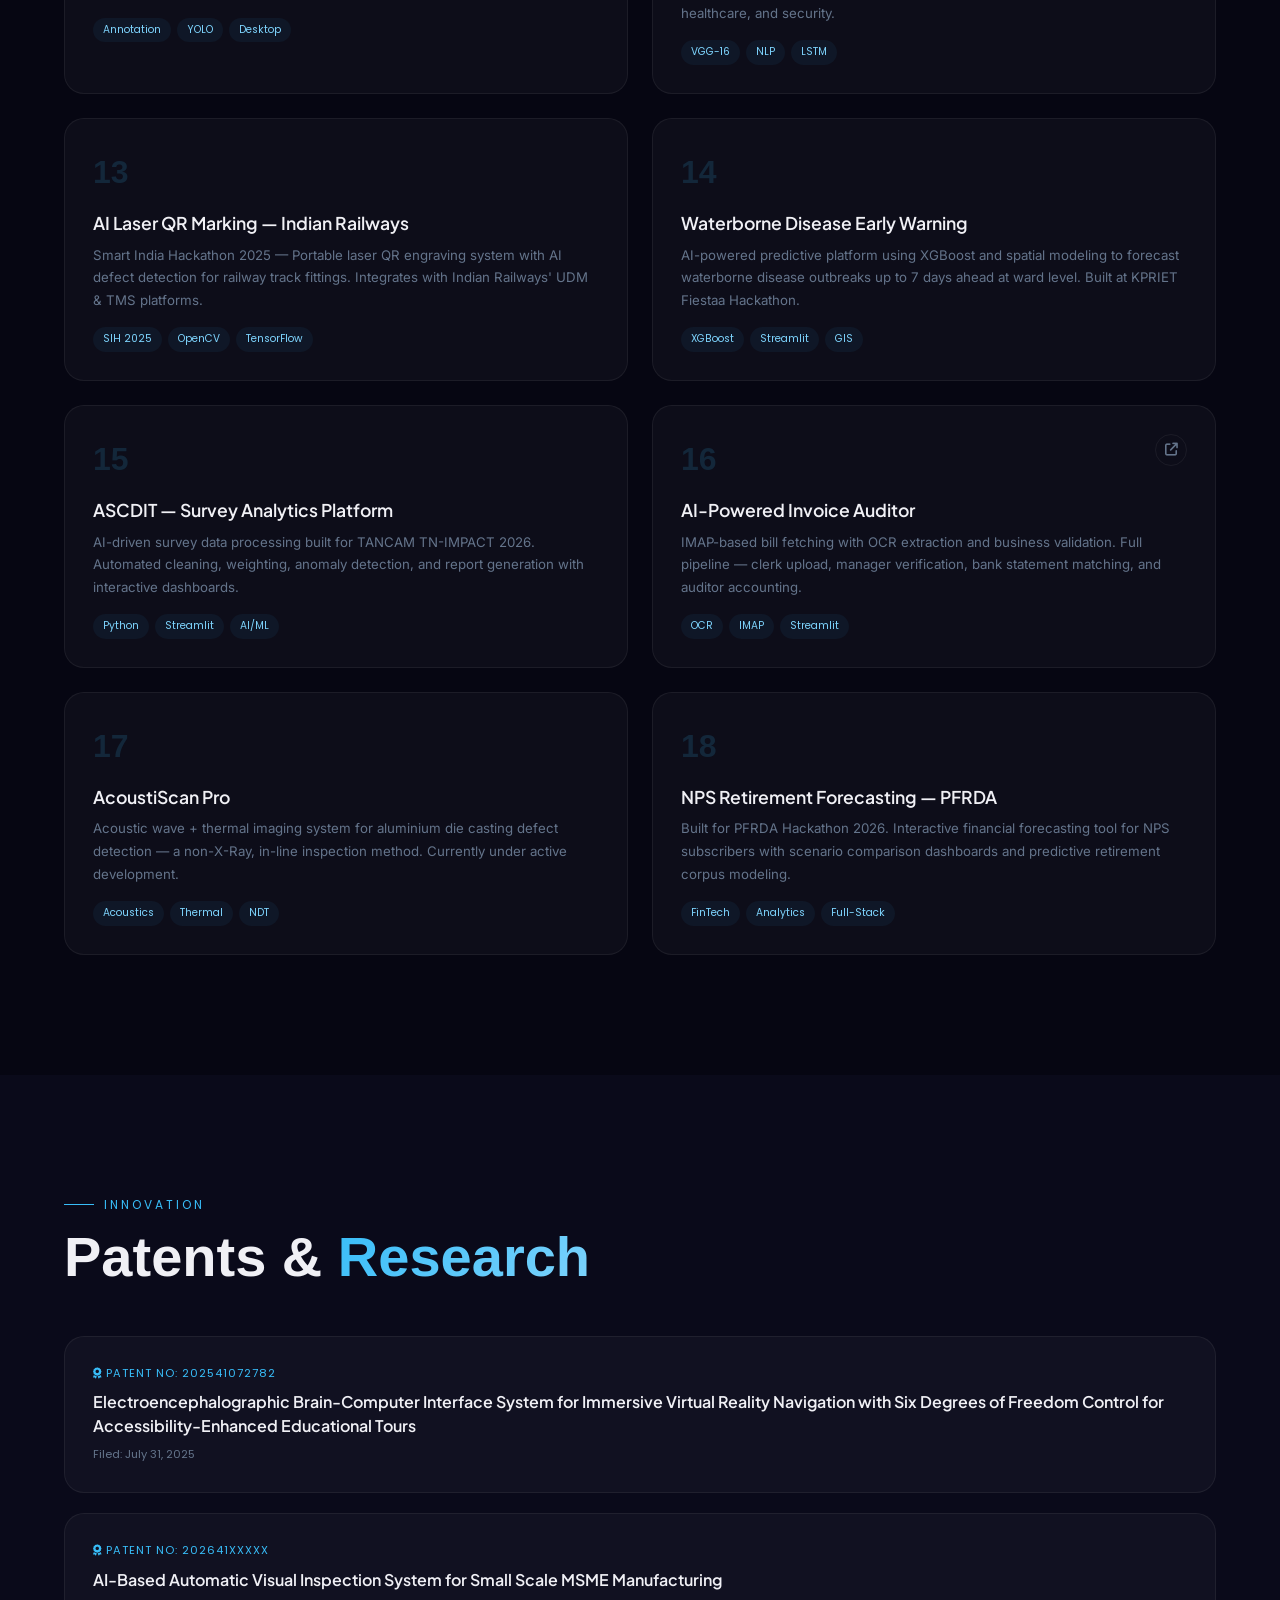
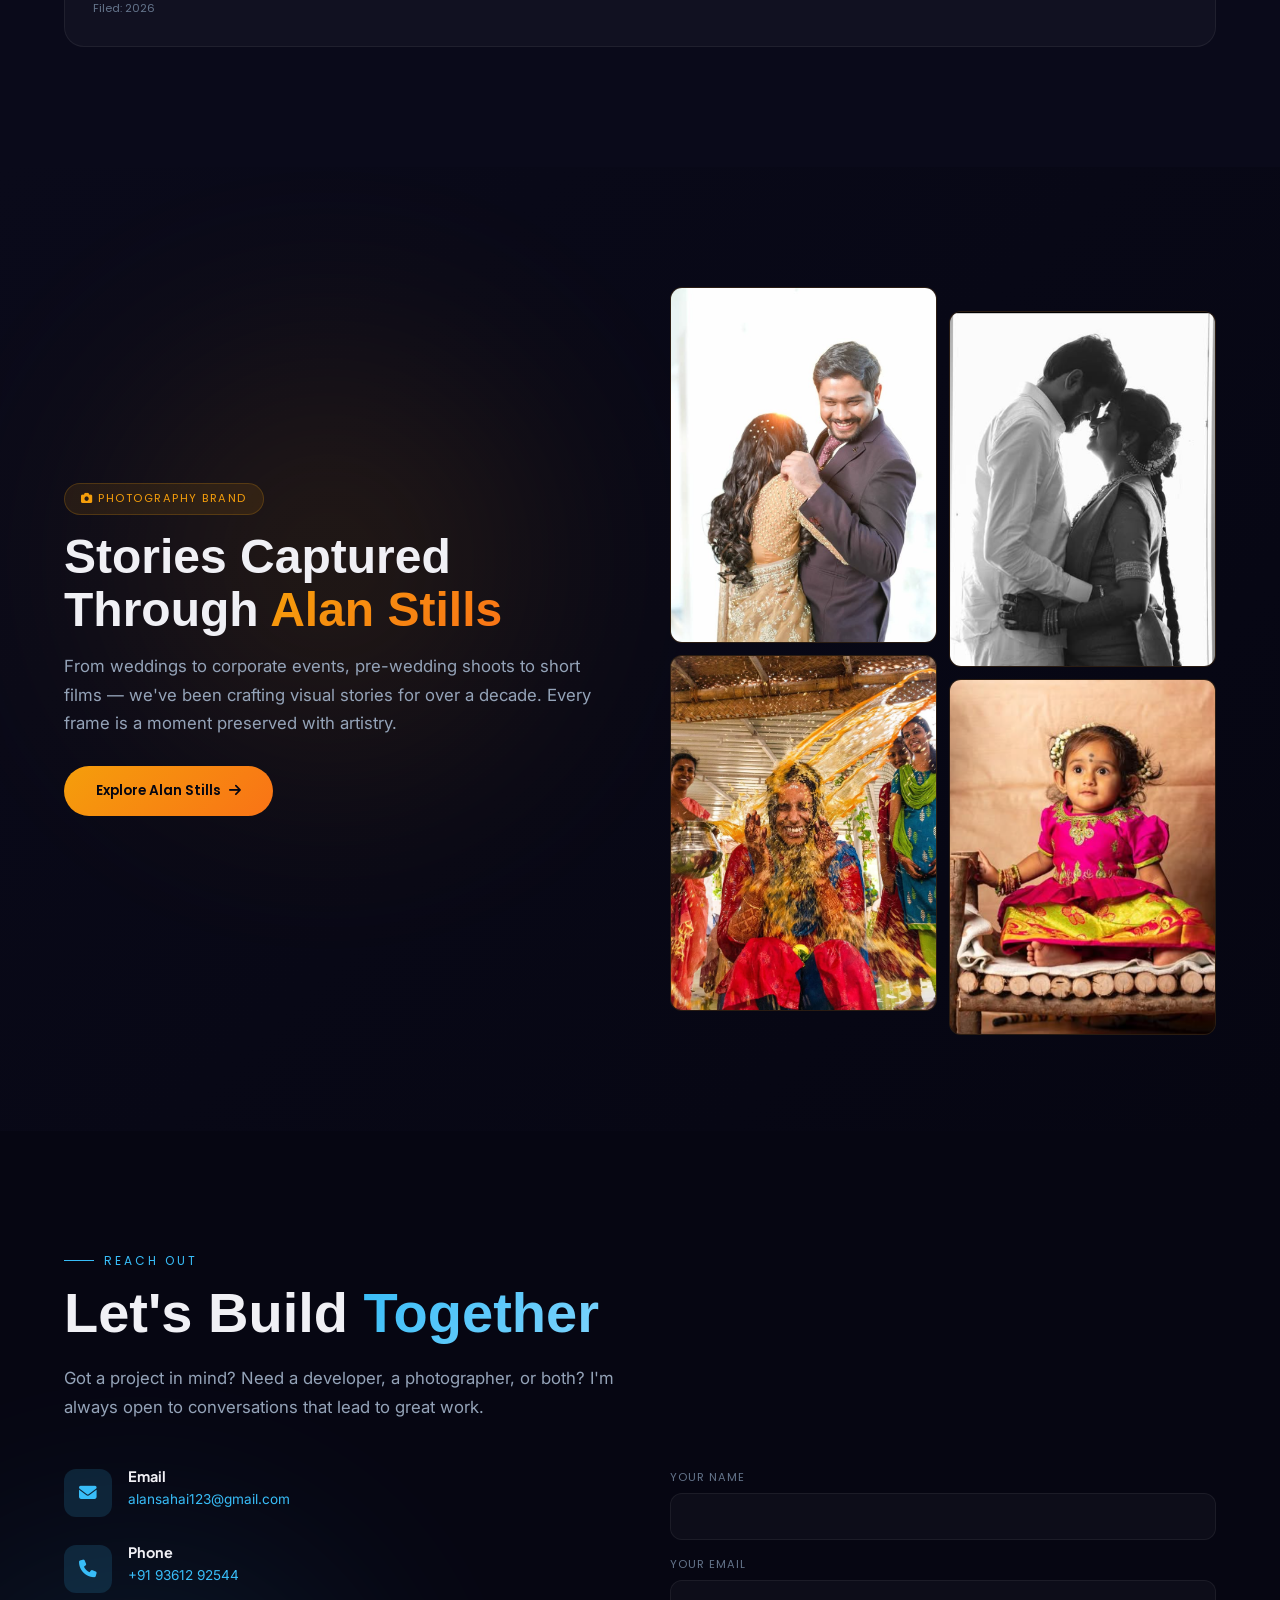
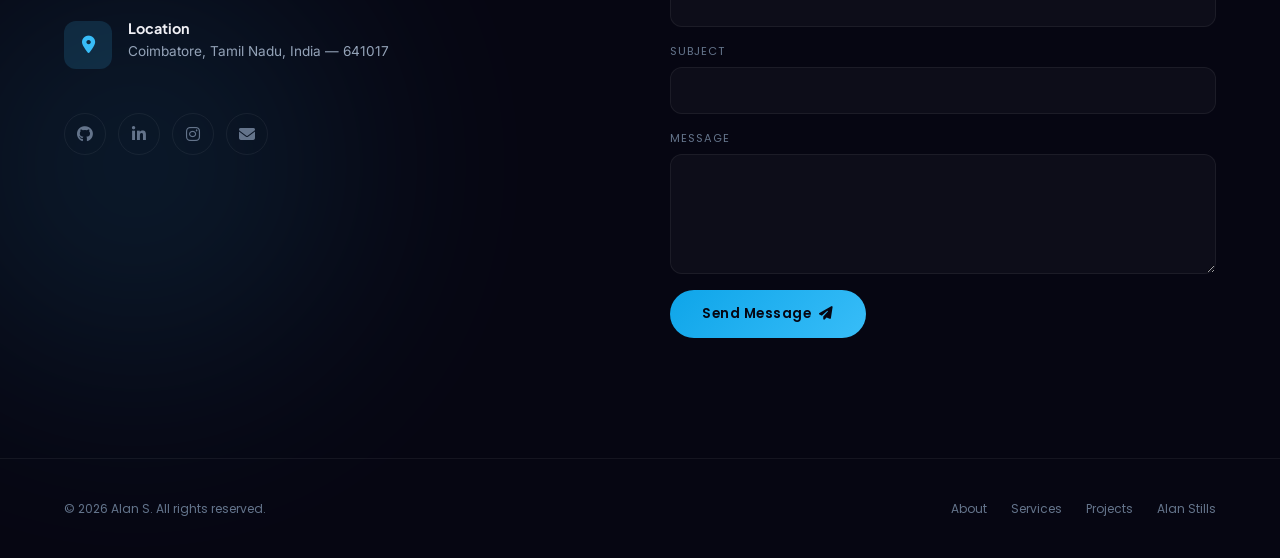
==== commit 719a9816: "fix - url without extension on addressbar" ====
--- a/index.html
+++ b/index.html
@@ -606,7 +606,7 @@
                     <p class="section-subtitle">From weddings to corporate events, pre-wedding shoots to short films —
                         we've been crafting visual stories for over a decade. Every frame is a moment preserved with
                         artistry.</p>
-                    <a href="alanstills.html" class="btn-warm">Explore Alan Stills <i
+                    <a href="/alanstills" class="btn-warm">Explore Alan Stills <i
                             class="fa-solid fa-arrow-right"></i></a>
                 </div>
                 <div class="stills-teaser-visual reveal-right">
@@ -664,14 +664,10 @@
                     </div>
                 </div>
                 <form class="contact-form reveal-right" id="contactForm">
-                    <div class="form-group"><label for="name">Your Name</label><input type="text" id="name"
-                            placeholder="John Doe" required></div>
-                    <div class="form-group"><label for="email">Your Email</label><input type="email" id="email"
-                            placeholder="john@example.com" required></div>
-                    <div class="form-group"><label for="subject">Subject</label><input type="text" id="subject"
-                            placeholder="Project Inquiry"></div>
-                    <div class="form-group"><label for="message">Message</label><textarea id="message"
-                            placeholder="Tell me about your project..." required></textarea></div>
+                    <div class="form-group"><label for="name">Your Name</label><input type="text" id="name" required></div>
+                    <div class="form-group"><label for="email">Your Email</label><input type="email" id="email" required></div>
+                    <div class="form-group"><label for="subject">Subject</label><input type="text" id="subject"></div>
+                    <div class="form-group"><label for="message">Message</label><textarea id="message" required></textarea></div>
                     <button type="submit" class="btn-primary">Send Message <i
                             class="fa-solid fa-paper-plane"></i></button>
                 </form>
@@ -726,7 +722,7 @@
                 <a href="#about">About</a>
                 <a href="#services">Services</a>
                 <a href="#projects">Projects</a>
-                <a href="alanstills.html">Alan Stills</a>
+                <a href="/alanstills">Alan Stills</a>
             </div>
         </div>
     </footer>
